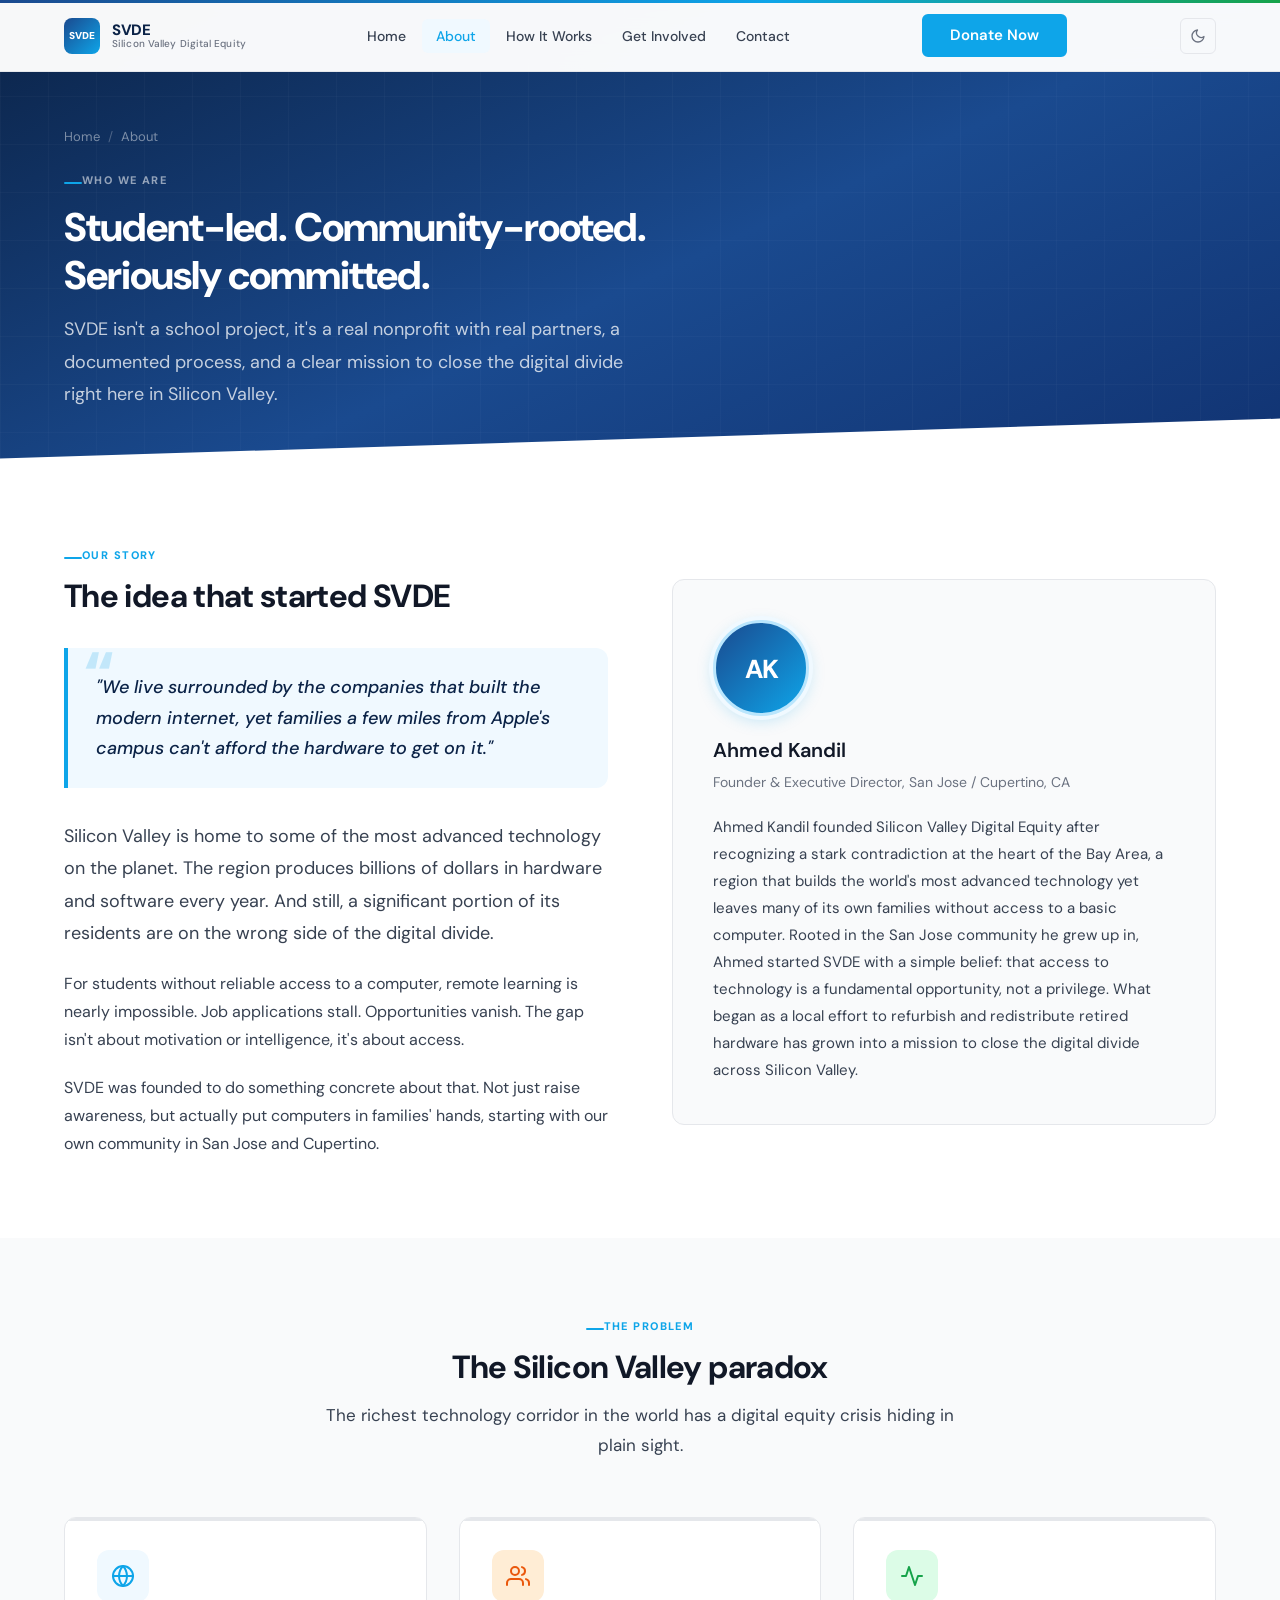
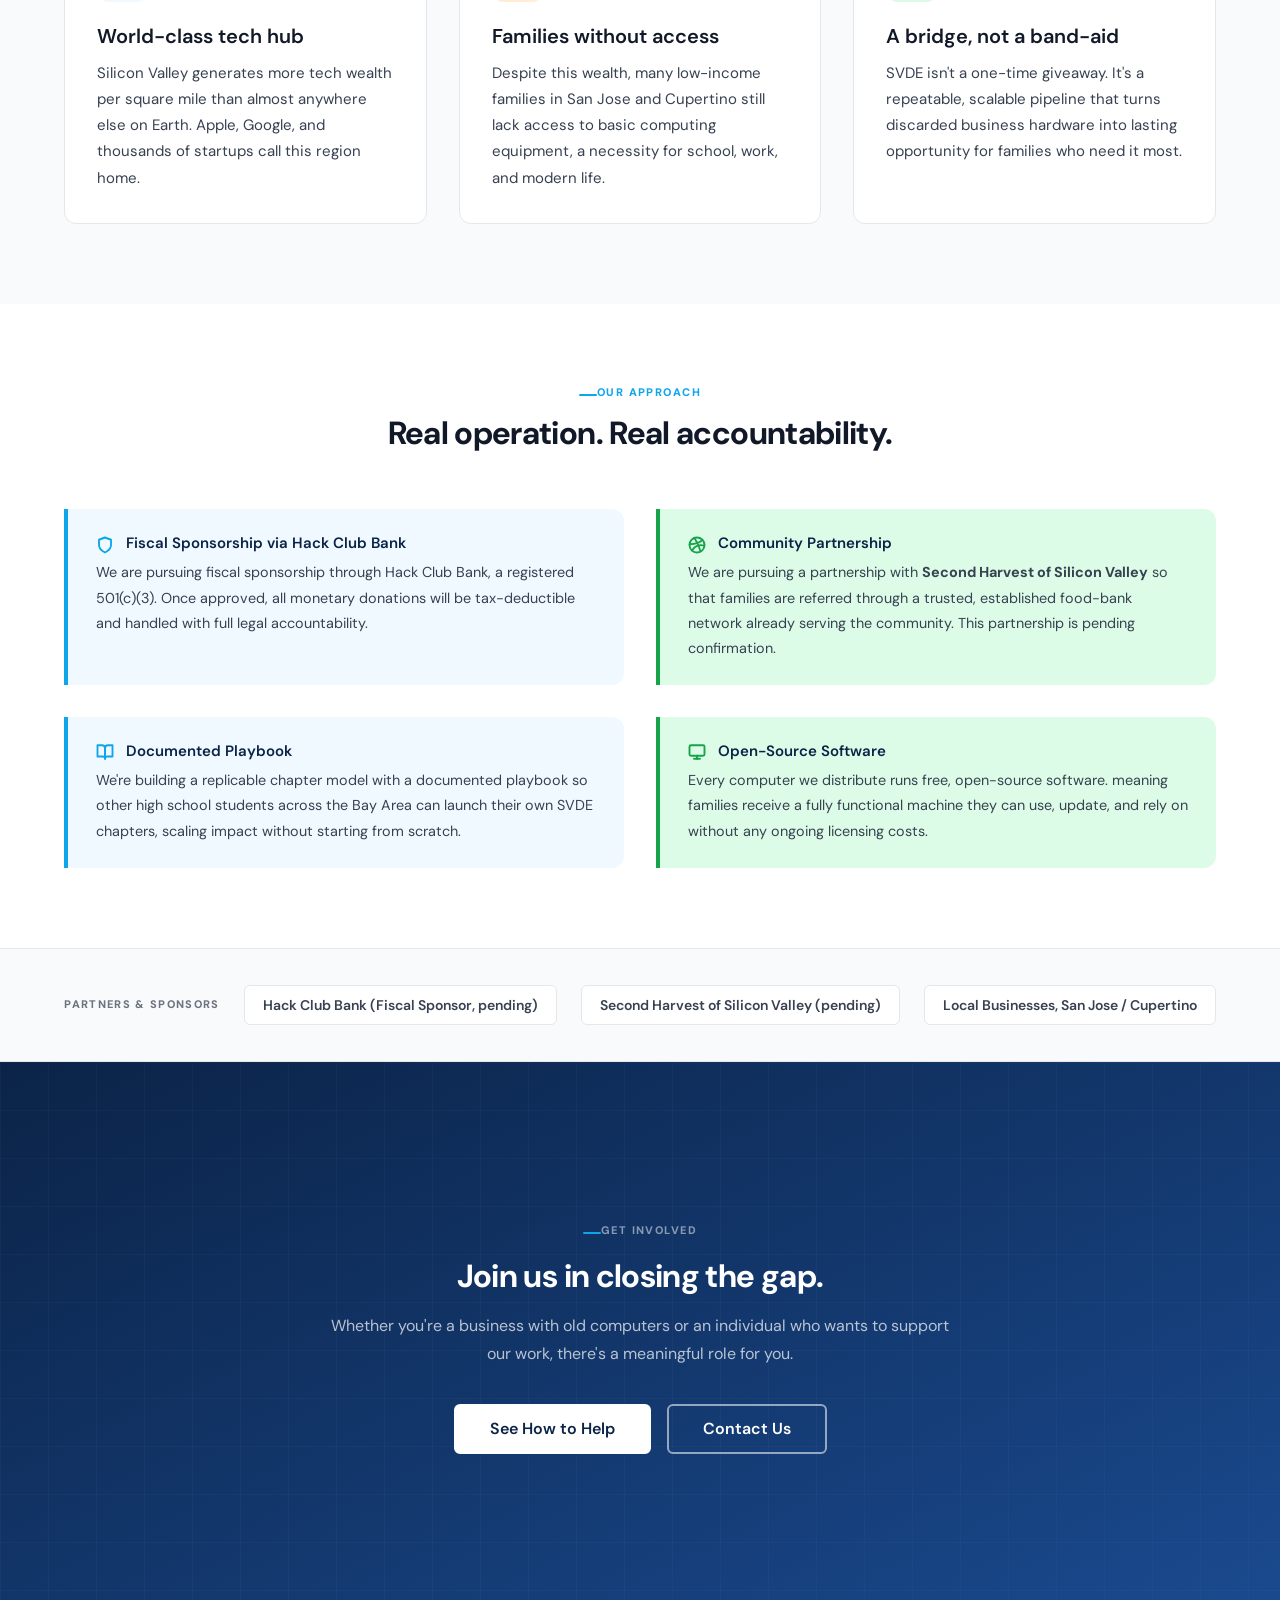
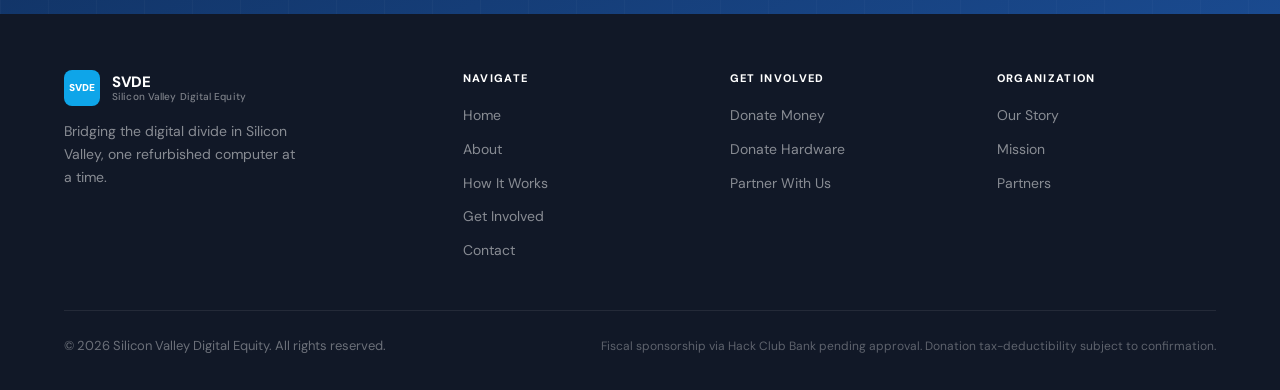
==== about.html @ 886e0e09 "Add contact email; mark Hack Club Bank and Second Harvest as pending - Set contact email to ahmedkan" ====
<!DOCTYPE html>
<html lang="en">
<head>
  <meta charset="UTF-8" />
  <meta name="viewport" content="width=device-width, initial-scale=1.0" />
  <title>About, Silicon Valley Digital Equity</title>
  <meta name="description" content="Learn about SVDE, a student-led nonprofit bridging the digital divide in Silicon Valley by refurbishing and distributing computers to families in need." />
  <link rel="stylesheet" href="styles.css" />
</head>
<body>

  <!-- ── Navigation ──────────────────────────────────────── -->
  <nav class="nav" role="navigation" aria-label="Main navigation">
    <div class="container">
      <div class="nav-inner">
        <a href="index.html" class="nav-logo" aria-label="SVDE Home">
          <div class="nav-logo-mark" aria-hidden="true">SVDE</div>
          <div class="nav-logo-text">
            <span class="nav-logo-abbr">SVDE</span>
            <span class="nav-logo-full">Silicon Valley Digital Equity</span>
          </div>
        </a>
        <ul class="nav-links" role="list">
          <li><a href="index.html"        class="nav-link">Home</a></li>
          <li><a href="about.html"        class="nav-link">About</a></li>
          <li><a href="how-it-works.html" class="nav-link">How It Works</a></li>
          <li><a href="get-involved.html" class="nav-link">Get Involved</a></li>
          <li><a href="contact.html"      class="nav-link">Contact</a></li>
        </ul>
        <a href="get-involved.html#donate-money" class="btn btn-primary nav-cta">Donate Now</a>

        <button class="nav-theme-toggle" aria-label="Switch to dark mode" title="Toggle dark mode">
          <svg class="icon-moon" width="16" height="16" viewBox="0 0 24 24" fill="none" stroke="currentColor" stroke-width="2" stroke-linecap="round" stroke-linejoin="round" aria-hidden="true"><path d="M21 12.79A9 9 0 1 1 11.21 3 7 7 0 0 0 21 12.79z"/></svg>
          <svg class="icon-sun"  width="16" height="16" viewBox="0 0 24 24" fill="none" stroke="currentColor" stroke-width="2" stroke-linecap="round" stroke-linejoin="round" aria-hidden="true"><circle cx="12" cy="12" r="5"/><line x1="12" y1="1" x2="12" y2="3"/><line x1="12" y1="21" x2="12" y2="23"/><line x1="4.22" y1="4.22" x2="5.64" y2="5.64"/><line x1="18.36" y1="18.36" x2="19.78" y2="19.78"/><line x1="1" y1="12" x2="3" y2="12"/><line x1="21" y1="12" x2="23" y2="12"/><line x1="4.22" y1="19.78" x2="5.64" y2="18.36"/><line x1="18.36" y1="5.64" x2="19.78" y2="4.22"/></svg>
        </button>

        <button class="nav-hamburger" aria-label="Open menu" aria-expanded="false">
          <span></span><span></span><span></span>
        </button>
      </div>
      <div class="nav-mobile" role="menu">
        <a href="index.html"        class="nav-link" role="menuitem">Home</a>
        <a href="about.html"        class="nav-link" role="menuitem">About</a>
        <a href="how-it-works.html" class="nav-link" role="menuitem">How It Works</a>
        <a href="get-involved.html" class="nav-link" role="menuitem">Get Involved</a>
        <a href="contact.html"      class="nav-link" role="menuitem">Contact</a>
        <a href="get-involved.html#donate-money" class="btn btn-primary">Donate Now</a>
      </div>
    </div>
  </nav>

  <!-- ── Page Header ─────────────────────────────────────── -->
  <header class="page-header" role="banner">
    <div class="container">
      <div class="page-header-inner">
        <nav class="breadcrumb" aria-label="Breadcrumb">
          <a href="index.html">Home</a>
          <span class="breadcrumb-sep" aria-hidden="true">/</span>
          <span>About</span>
        </nav>
        <span class="eyebrow">Who We Are</span>
        <h1>Student-led. Community-rooted.<br>Seriously committed.</h1>
        <p class="lead">
          SVDE isn't a school project, it's a real nonprofit with real partners,
          a documented process, and a clear mission to close the digital divide
          right here in Silicon Valley.
        </p>
      </div>
    </div>
  </header>

  <!-- ── Our Story ────────────────────────────────────────── -->
  <section class="section" aria-labelledby="story-heading">
    <div class="container">
      <div class="impact-grid" style="gap:4rem;">

        <div class="fade-up">
          <span class="eyebrow" style="display:block;margin-bottom:.75rem;">Our Story</span>
          <h2 id="story-heading">The idea that started SVDE</h2>

          <div class="paradox-quote" aria-label="Key insight">
            <p>
              "We live surrounded by the companies that built the modern internet, 
              yet families a few miles from Apple's campus can't afford the hardware
              to get on it."
            </p>
          </div>

          <p class="lead" style="margin-bottom:1.25rem;">
            Silicon Valley is home to some of the most advanced technology on the
            planet. The region produces billions of dollars in hardware and software
            every year. And still, a significant portion of its residents are on the
            wrong side of the digital divide.
          </p>
          <p style="margin-bottom:1.25rem;">
            For students without reliable access to a computer, remote learning is
            nearly impossible. Job applications stall. Opportunities vanish. The gap
            isn't about motivation or intelligence, it's about access.
          </p>
          <p>
            SVDE was founded to do something concrete about that. Not just raise
            awareness, but actually put computers in families' hands, starting with
            our own community in San Jose and Cupertino.
          </p>
        </div>

        <!-- Founder Card -->
        <div class="founder-card fade-up" id="mission" aria-labelledby="founder-heading">
          <!-- AK monogram, replace this div with <img> when a real photo is ready -->
          <div class="founder-photo" role="img" aria-label="Ahmed Kandil">
            <svg width="56" height="32" viewBox="0 0 56 32" xmlns="http://www.w3.org/2000/svg" aria-hidden="true">
              <text x="28" y="26" text-anchor="middle"
                    font-family="'DM Sans', system-ui, sans-serif"
                    font-weight="800" font-size="26"
                    letter-spacing="-1"
                    fill="white">AK</text>
            </svg>
          </div>

          <h3 id="founder-heading" style="margin-bottom:.375rem;">Ahmed Kandil</h3>
          <p style="font-size:.875rem;color:var(--muted);margin-bottom:1.25rem;">
            Founder &amp; Executive Director, San Jose / Cupertino, CA
          </p>
          <p style="font-size:.9375rem;margin-bottom:0;line-height:1.8;">
            Ahmed Kandil founded Silicon Valley Digital Equity after recognizing a
            stark contradiction at the heart of the Bay Area, a region that builds
            the world's most advanced technology yet leaves many of its own families
            without access to a basic computer. Rooted in the San Jose community he
            grew up in, Ahmed started SVDE with a simple belief: that access to
            technology is a fundamental opportunity, not a privilege. What began as
            a local effort to refurbish and redistribute retired hardware has grown
            into a mission to close the digital divide across Silicon Valley.
          </p>
        </div>

      </div>
    </div>
  </section>

  <!-- ── The Paradox ──────────────────────────────────────── -->
  <section class="section bg-surface" aria-labelledby="paradox-heading">
    <div class="container">

      <div class="section-header fade-up">
        <span class="eyebrow">The Problem</span>
        <h2 id="paradox-heading">The Silicon Valley paradox</h2>
        <p>
          The richest technology corridor in the world has a digital equity crisis
          hiding in plain sight.
        </p>
      </div>

      <div class="grid-3">
        <div class="card fade-up">
          <div class="card-icon card-icon-blue" aria-hidden="true">
            <svg width="24" height="24" viewBox="0 0 24 24" fill="none" stroke="currentColor" stroke-width="2" stroke-linecap="round" stroke-linejoin="round"><circle cx="12" cy="12" r="10"/><line x1="2" y1="12" x2="22" y2="12"/><path d="M12 2a15.3 15.3 0 0 1 4 10 15.3 15.3 0 0 1-4 10 15.3 15.3 0 0 1-4-10 15.3 15.3 0 0 1 4-10z"/></svg>
          </div>
          <h3>World-class tech hub</h3>
          <p>
            Silicon Valley generates more tech wealth per square mile than almost
            anywhere else on Earth. Apple, Google, and thousands of startups call
            this region home.
          </p>
        </div>

        <div class="card fade-up">
          <div class="card-icon card-icon-orange" aria-hidden="true">
            <svg width="24" height="24" viewBox="0 0 24 24" fill="none" stroke="currentColor" stroke-width="2" stroke-linecap="round" stroke-linejoin="round"><path d="M17 21v-2a4 4 0 0 0-4-4H5a4 4 0 0 0-4 4v2"/><circle cx="9" cy="7" r="4"/><path d="M23 21v-2a4 4 0 0 0-3-3.87"/><path d="M16 3.13a4 4 0 0 1 0 7.75"/></svg>
          </div>
          <h3>Families without access</h3>
          <p>
            Despite this wealth, many low-income families in San Jose and Cupertino
            still lack access to basic computing equipment, a necessity for school,
            work, and modern life.
          </p>
        </div>

        <div class="card fade-up">
          <div class="card-icon card-icon-green" aria-hidden="true">
            <svg width="24" height="24" viewBox="0 0 24 24" fill="none" stroke="currentColor" stroke-width="2" stroke-linecap="round" stroke-linejoin="round"><polyline points="22 12 18 12 15 21 9 3 6 12 2 12"/></svg>
          </div>
          <h3>A bridge, not a band-aid</h3>
          <p>
            SVDE isn't a one-time giveaway. It's a repeatable, scalable pipeline
            that turns discarded business hardware into lasting opportunity for
            families who need it most.
          </p>
        </div>
      </div>

    </div>
  </section>

  <!-- ── What Makes Us Different ──────────────────────────── -->
  <section class="section" aria-labelledby="diff-heading">
    <div class="container">

      <div class="section-header fade-up">
        <span class="eyebrow">Our Approach</span>
        <h2 id="diff-heading">Real operation. Real accountability.</h2>
      </div>

      <div class="grid-2">

        <div class="info-box info-box-blue fade-up">
          <h3>
            <svg width="18" height="18" viewBox="0 0 24 24" fill="none" stroke="currentColor" stroke-width="2.5" stroke-linecap="round" stroke-linejoin="round" style="display:inline;vertical-align:middle;margin-right:.5rem;color:var(--blue-bright);" aria-hidden="true"><path d="M12 22s8-4 8-10V5l-8-3-8 3v7c0 6 8 10 8 10z"/></svg>
            Fiscal Sponsorship via Hack Club Bank
          </h3>
          <p>
            We are pursuing fiscal sponsorship through Hack Club Bank, a
            registered 501(c)(3). Once approved, all monetary donations will be
            tax-deductible and handled with full legal accountability.
          </p>
        </div>

        <div class="info-box info-box-green fade-up">
          <h3>
            <svg width="18" height="18" viewBox="0 0 24 24" fill="none" stroke="currentColor" stroke-width="2.5" stroke-linecap="round" stroke-linejoin="round" style="display:inline;vertical-align:middle;margin-right:.5rem;color:var(--green);" aria-hidden="true"><circle cx="12" cy="12" r="10"/><path d="M8.56 2.75c4.37 6.03 6.02 9.42 8.03 17.72m2.54-15.38c-3.72 4.35-8.94 5.66-16.88 5.85m19.5 1.9c-3.5-.93-6.63-.82-8.94 0-2.58.92-5.01 2.86-7.44 6.32"/></svg>
            Community Partnership
          </h3>
          <p>
            We are pursuing a partnership with <strong>Second Harvest of Silicon Valley</strong>
            so that families are referred through a trusted, established
            food-bank network already serving the community. This partnership
            is pending confirmation.
          </p>
        </div>

        <div class="info-box info-box-blue fade-up">
          <h3>
            <svg width="18" height="18" viewBox="0 0 24 24" fill="none" stroke="currentColor" stroke-width="2.5" stroke-linecap="round" stroke-linejoin="round" style="display:inline;vertical-align:middle;margin-right:.5rem;color:var(--blue-bright);" aria-hidden="true"><path d="M2 3h6a4 4 0 0 1 4 4v14a3 3 0 0 0-3-3H2z"/><path d="M22 3h-6a4 4 0 0 0-4 4v14a3 3 0 0 1 3-3h7z"/></svg>
            Documented Playbook
          </h3>
          <p>
            We're building a replicable chapter model with a documented playbook
            so other high school students across the Bay Area can launch their
            own SVDE chapters, scaling impact without starting from scratch.
          </p>
        </div>

        <div class="info-box info-box-green fade-up">
          <h3>
            <svg width="18" height="18" viewBox="0 0 24 24" fill="none" stroke="currentColor" stroke-width="2.5" stroke-linecap="round" stroke-linejoin="round" style="display:inline;vertical-align:middle;margin-right:.5rem;color:var(--green);" aria-hidden="true"><rect x="2" y="3" width="20" height="14" rx="2"/><line x1="8" y1="21" x2="16" y2="21"/><line x1="12" y1="17" x2="12" y2="21"/></svg>
            Open-Source Software
          </h3>
          <p>
            Every computer we distribute runs free, open-source software. 
            meaning families receive a fully functional machine they can use,
            update, and rely on without any ongoing licensing costs.
          </p>
        </div>

      </div>
    </div>
  </section>

  <!-- ── Partners ─────────────────────────────────────────── -->
  <div class="partners-bar" id="partners" aria-label="Our partners">
    <div class="container">
      <div class="partners-bar-inner">
        <span class="partners-label">Partners &amp; Sponsors</span>
        <span class="partner-item">Hack Club Bank (Fiscal Sponsor, pending)</span>
        <span class="partner-item">Second Harvest of Silicon Valley (pending)</span>
        <span class="partner-item">Local Businesses, San Jose / Cupertino</span>
      </div>
    </div>
  </div>

  <!-- ── CTA ──────────────────────────────────────────────── -->
  <section class="cta-section section" aria-labelledby="about-cta-heading">
    <div class="container">
      <div class="cta-inner">
        <span class="eyebrow">Get Involved</span>
        <h2 id="about-cta-heading">Join us in closing the gap.</h2>
        <p>
          Whether you're a business with old computers or an individual who wants
          to support our work, there's a meaningful role for you.
        </p>
        <div class="cta-actions">
          <a href="get-involved.html" class="btn btn-white btn-lg">See How to Help</a>
          <a href="contact.html" class="btn btn-outline-white btn-lg">Contact Us</a>
        </div>
      </div>
    </div>
  </section>

  <!-- ── Footer ───────────────────────────────────────────── -->
  <footer class="footer" role="contentinfo">
    <div class="container">
      <div class="footer-inner">
        <div class="footer-brand">
          <a href="index.html" class="nav-logo" aria-label="SVDE Home">
            <div class="nav-logo-mark" aria-hidden="true">SVDE</div>
            <div class="nav-logo-text">
              <span class="nav-logo-abbr">SVDE</span>
              <span class="nav-logo-full">Silicon Valley Digital Equity</span>
            </div>
          </a>
          <p class="footer-tagline">
            Bridging the digital divide in Silicon Valley, one refurbished computer at a time.
          </p>
        </div>
        <div class="footer-col">
          <h4>Navigate</h4>
          <ul class="footer-links" role="list">
            <li><a href="index.html">Home</a></li>
            <li><a href="about.html">About</a></li>
            <li><a href="how-it-works.html">How It Works</a></li>
            <li><a href="get-involved.html">Get Involved</a></li>
            <li><a href="contact.html">Contact</a></li>
          </ul>
        </div>
        <div class="footer-col">
          <h4>Get Involved</h4>
          <ul class="footer-links" role="list">
            <li><a href="get-involved.html#donate-money">Donate Money</a></li>
            <li><a href="contact.html">Donate Hardware</a></li>
            <li><a href="get-involved.html">Partner With Us</a></li>
          </ul>
        </div>
        <div class="footer-col">
          <h4>Organization</h4>
          <ul class="footer-links" role="list">
            <li><a href="about.html">Our Story</a></li>
            <li><a href="about.html#mission">Mission</a></li>
            <li><a href="about.html#partners">Partners</a></li>
          </ul>
        </div>
      </div>
      <div class="footer-bottom">
        <p class="footer-copy">&copy; 2026 Silicon Valley Digital Equity. All rights reserved.</p>
        <p class="footer-legal">Fiscal sponsorship via Hack Club Bank pending approval. Donation tax-deductibility subject to confirmation.</p>
      </div>
    </div>
  </footer>

  <script src="script.js"></script>
</body>
</html>
---- styles.css ----
/* ============================================================
   SVDE — Silicon Valley Digital Equity
   Shared Stylesheet
   ============================================================ */

/* ── Web Font ───────────────────────────────────────────────── */
@import url('https://fonts.googleapis.com/css2?family=DM+Sans:ital,opsz,wght@0,9..40,400;0,9..40,500;0,9..40,600;0,9..40,700;0,9..40,800;1,9..40,400;1,9..40,500&display=swap');

/* ── Brand Colors ───────────────────────────────────────────── */
/*
   SVDE Brand Palette
   Primary:  #1a4a8f  — deep navy-blue (trust, technology, institutional)
   Accent:   #0ea5e9  — sky blue (modern, approachable, distinct from primary)
   Impact:   #16a34a  — green (reserved for success, impact, and positive outcomes)
   Neutral:  white + ink
*/

/* ── Variables ─────────────────────────────────────────────── */
:root {
  --navy:        #0b2347;          /* brand: darkest blue — hero/header backgrounds  */
  --blue:        #1a4a8f;          /* brand primary — buttons, nav logo, step numbers */
  --blue-bright: #0ea5e9;          /* brand accent — highlights, links, hover states  */
  --blue-light:  #bae6fd;          /* accent tint border */
  --blue-pale:   #f0f9ff;          /* accent tint background */
  --green:       #16a34a;          /* impact green — success, stats, checkmarks */
  --green-light: #dcfce7;
  --orange:      #ea580c;
  --orange-light:#ffedd5;

  --ink:         #111827;
  --ink-light:   #374151;
  --muted:       #6b7280;
  --border:      #e5e7eb;
  --surface:     #f9fafb;
  --white:       #ffffff;

  --font: 'DM Sans', system-ui, -apple-system, BlinkMacSystemFont, 'Segoe UI', Helvetica, Arial, sans-serif;

  --radius:    0.75rem;
  --radius-sm: 0.375rem;

  --shadow-sm: 0 1px 3px rgba(0,0,0,0.08), 0 1px 2px rgba(0,0,0,0.04);
  --shadow:    0 4px 16px rgba(0,0,0,0.08), 0 2px 4px rgba(0,0,0,0.04);
  --shadow-lg: 0 20px 48px rgba(0,0,0,0.12), 0 8px 16px rgba(0,0,0,0.06);

  --transition: 0.2s ease;
  --nav-h: 71px;
}

/* ── Reset ──────────────────────────────────────────────────── */
*, *::before, *::after { box-sizing: border-box; margin: 0; padding: 0; }
html  { scroll-behavior: smooth; font-size: 16px; }
body  { font-family: var(--font); color: var(--ink); background: var(--white); line-height: 1.6; -webkit-font-smoothing: antialiased; }
img   { max-width: 100%; display: block; }
a     { color: inherit; text-decoration: none; }
ul    { list-style: none; }
button { font-family: var(--font); }

/* ── Typography ─────────────────────────────────────────────── */
h1 { font-size: clamp(1.875rem, 3.5vw, 2.5rem); font-weight: 800; line-height: 1.2; letter-spacing: -0.025em; }
h2 { font-size: clamp(1.5rem, 2.5vw, 2rem);     font-weight: 700; line-height: 1.25; letter-spacing: -0.02em; }
h3 { font-size: 1.25rem;  font-weight: 600; line-height: 1.4; }
h4 { font-size: 0.9375rem; font-weight: 700; line-height: 1.5; }

p  { line-height: 1.75; color: var(--ink-light); }

.lead {
  font-size: 1.125rem;
  line-height: 1.8;
  color: var(--ink-light);
}

.eyebrow {
  font-size: 0.6875rem;
  font-weight: 800;
  letter-spacing: 0.13em;
  text-transform: uppercase;
  color: var(--blue-bright);
  display: inline-flex;
  align-items: center;
  gap: 0.5rem;
}
.eyebrow::before {
  content: '';
  display: inline-block;
  width: 18px;
  height: 2px;
  background: var(--blue-bright);
  border-radius: 2px;
  flex-shrink: 0;
}

/* ── Layout ─────────────────────────────────────────────────── */
.container {
  max-width: 1200px;
  margin: 0 auto;
  padding: 0 1.5rem;
}

.section { padding: 5rem 0; }
.section-sm { padding: 3rem 0; }

.section-header {
  max-width: 640px;
  margin: 0 auto 3.5rem;
  text-align: center;
}
.section-header .eyebrow { display: block; margin-bottom: 0.75rem; }
.section-header h2       { margin-bottom: 0.875rem; }
.section-header p        { font-size: 1.0625rem; }

.grid-2 { display: grid; grid-template-columns: repeat(2, 1fr); gap: 2rem; }
.grid-3 { display: grid; grid-template-columns: repeat(3, 1fr); gap: 2rem; }

/* ── Buttons ────────────────────────────────────────────────── */
.btn {
  display: inline-flex;
  align-items: center;
  gap: 0.5rem;
  padding: 0.75rem 1.625rem;
  border-radius: var(--radius-sm);
  font-size: 0.9375rem;
  font-weight: 600;
  cursor: pointer;
  transition: all var(--transition);
  border: 2px solid transparent;
  text-decoration: none;
  white-space: nowrap;
  line-height: 1;
}

.btn-lg { padding: 0.9375rem 2.125rem; font-size: 1rem; }

.btn-primary {
  background: var(--blue-bright);
  color: var(--white);
  border-color: var(--blue-bright);
}
.btn-primary:hover {
  background: #1d4ed8;
  border-color: #1d4ed8;
  transform: translateY(-1px);
  box-shadow: 0 4px 16px rgba(37,99,235,0.35);
}

.btn-secondary {
  background: transparent;
  color: var(--blue-bright);
  border-color: var(--blue-bright);
}
.btn-secondary:hover {
  background: var(--blue-pale);
  transform: translateY(-1px);
}

.btn-white {
  background: var(--white);
  color: var(--navy);
  border-color: var(--white);
}
.btn-white:hover {
  background: var(--blue-pale);
  transform: translateY(-1px);
  box-shadow: 0 4px 20px rgba(255,255,255,0.25);
}

.btn-outline-white {
  background: transparent;
  color: var(--white);
  border-color: rgba(255,255,255,0.55);
}
.btn-outline-white:hover {
  background: rgba(255,255,255,0.1);
  border-color: var(--white);
}

.btn-green {
  background: var(--green);
  color: var(--white);
  border-color: var(--green);
}
.btn-green:hover {
  background: #15803d;
  border-color: #15803d;
  transform: translateY(-1px);
  box-shadow: 0 4px 16px rgba(22,163,74,0.35);
}

/* ── Navigation ─────────────────────────────────────────────── */
.nav {
  position: fixed;
  top: 0; left: 0; right: 0;
  z-index: 200;
  background: rgba(255,255,255,0.97);
  backdrop-filter: blur(14px);
  -webkit-backdrop-filter: blur(14px);
  border-bottom: 1px solid var(--border);
  transition: box-shadow var(--transition);
}
/* Thin accent bar at top of page — brand gradient */
.nav::before {
  content: '';
  position: absolute;
  top: 0; left: 0; right: 0;
  height: 3px;
  background: linear-gradient(90deg, #1a4a8f 0%, #0ea5e9 60%, #16a34a 100%);
}
.nav.scrolled { box-shadow: var(--shadow); }

.nav-inner {
  display: flex;
  align-items: center;
  justify-content: space-between;
  height: var(--nav-h);
}

.nav-logo {
  display: flex;
  align-items: center;
  gap: 0.75rem;
  text-decoration: none;
  flex-shrink: 0;
}

.nav-logo-mark {
  width: 36px; height: 36px;
  background: linear-gradient(135deg, #1a4a8f 0%, #0ea5e9 100%);
  border-radius: 8px;
  display: flex; align-items: center; justify-content: center;
  font-size: 0.625rem; font-weight: 900;
  color: white; letter-spacing: -0.01em;
  flex-shrink: 0;
  line-height: 1;
  text-align: center;
}

.nav-logo-text    { display: flex; flex-direction: column; line-height: 1.1; }
.nav-logo-abbr    { font-size: 0.9375rem; font-weight: 800; color: var(--navy); letter-spacing: -0.02em; }
.nav-logo-full    { font-size: 0.625rem; color: var(--muted); font-weight: 500; letter-spacing: 0.01em; }

.nav-links { display: flex; align-items: center; gap: 0.125rem; }

.nav-link {
  padding: 0.5rem 0.875rem;
  font-size: 0.875rem; font-weight: 500;
  color: var(--ink-light);
  border-radius: var(--radius-sm);
  transition: all var(--transition);
  text-decoration: none;
}
.nav-link:hover, .nav-link.active {
  color: var(--blue-bright);
  background: var(--blue-pale);
}

.nav-cta { margin-left: 0.75rem; }

.nav-hamburger {
  display: none;
  flex-direction: column;
  gap: 5px;
  background: none; border: none;
  cursor: pointer;
  padding: 0.5rem; border-radius: var(--radius-sm);
}
.nav-hamburger span {
  display: block; width: 22px; height: 2px;
  background: var(--ink); border-radius: 2px;
  transition: all 0.3s ease;
  transform-origin: center;
}
.nav-hamburger.open span:nth-child(1) { transform: translateY(7px) rotate(45deg); }
.nav-hamburger.open span:nth-child(2) { opacity: 0; transform: scaleX(0); }
.nav-hamburger.open span:nth-child(3) { transform: translateY(-7px) rotate(-45deg); }

.nav-mobile {
  display: none;
  flex-direction: column;
  gap: 0.25rem;
  padding: 0.75rem 1rem 1rem;
  border-top: 1px solid var(--border);
}
.nav-mobile.open { display: flex; }
.nav-mobile .nav-link { display: block; padding: 0.625rem 0.875rem; }
.nav-mobile .btn { align-self: flex-start; margin-top: 0.5rem; }

/* ── Page Header (inner pages) ──────────────────────────────── */
.page-header {
  padding-top: var(--nav-h);
  background: linear-gradient(155deg, #0b2347 0%, #1a4a8f 55%, #113372 100%);
  color: var(--white);
  position: relative;
  overflow: hidden;
  clip-path: polygon(0 0, 100% 0, 100% calc(100% - 2.5rem), 0 100%);
  margin-bottom: 0.5rem;
}
.page-header::after {
  content: '';
  position: absolute; inset: 0;
  background-image:
    linear-gradient(rgba(255,255,255,0.025) 1px, transparent 1px),
    linear-gradient(90deg, rgba(255,255,255,0.025) 1px, transparent 1px);
  background-size: 48px 48px;
  pointer-events: none;
}
.page-header-inner {
  position: relative; z-index: 1;
  padding: 3.5rem 0 3rem;
}
.page-header .eyebrow { color: rgba(255,255,255,0.55); display: block; margin-bottom: 0.875rem; }
.page-header h1       { color: var(--white); margin-bottom: 0.875rem; }
.page-header .lead    { color: rgba(255,255,255,0.75); max-width: 600px; }

.breadcrumb {
  display: flex; align-items: center; gap: 0.5rem;
  font-size: 0.8125rem;
  color: rgba(255,255,255,0.45);
  margin-bottom: 1.5rem;
}
.breadcrumb a { color: rgba(255,255,255,0.45); transition: color var(--transition); }
.breadcrumb a:hover { color: rgba(255,255,255,0.8); }
.breadcrumb-sep { color: rgba(255,255,255,0.25); }

/* ── Hero ───────────────────────────────────────────────────── */
.hero {
  padding-top: var(--nav-h);
  background: linear-gradient(155deg, #0b2347 0%, #1a4a8f 55%, #113372 100%);
  color: var(--white);
  position: relative;
  overflow: hidden;
}
.hero::before {
  content: '';
  position: absolute; inset: 0;
  background:
    radial-gradient(circle at 15% 55%, rgba(37,99,235,0.28) 0%, transparent 45%),
    radial-gradient(circle at 85% 15%, rgba(22,163,74,0.15) 0%, transparent 40%);
  pointer-events: none;
}
.hero::after {
  content: '';
  position: absolute; inset: 0;
  background-image:
    linear-gradient(rgba(255,255,255,0.03) 1px, transparent 1px),
    linear-gradient(90deg, rgba(255,255,255,0.03) 1px, transparent 1px);
  background-size: 48px 48px;
  pointer-events: none;
}

.hero-inner {
  position: relative; z-index: 1;
  padding: 5.5rem 0 4.5rem;
  max-width: 780px;
}

.hero-badge {
  display: inline-flex; align-items: center; gap: 0.5rem;
  background: rgba(255,255,255,0.09);
  border: 1px solid rgba(255,255,255,0.15);
  color: rgba(255,255,255,0.9);
  padding: 0.375rem 1rem;
  border-radius: 100px;
  font-size: 0.75rem; font-weight: 700;
  letter-spacing: 0.08em; text-transform: uppercase;
  margin-bottom: 1.75rem;
}
.hero-badge-dot {
  width: 6px; height: 6px;
  border-radius: 50%; background: var(--green);
  flex-shrink: 0;
}

.hero h1 {
  font-size: clamp(2.5rem, 5vw, 3.75rem);
  font-weight: 900;
  line-height: 1.07;
  letter-spacing: -0.03em;
  color: var(--white);
  margin-bottom: 1.375rem;
}
.hero h1 em { font-style: normal; color: #60a5fa; }

.hero .lead {
  color: rgba(255,255,255,0.78);
  max-width: 580px;
  margin-bottom: 2.5rem;
}

.hero-actions { display: flex; flex-wrap: wrap; gap: 0.875rem; margin-bottom: 3.25rem; }

.hero-trust {
  display: flex; flex-wrap: wrap; gap: 1.5rem;
  align-items: center;
  padding-top: 2rem;
  border-top: 1px solid rgba(255,255,255,0.1);
}
.hero-trust-item {
  display: flex; align-items: center; gap: 0.5rem;
  font-size: 0.8125rem; font-weight: 500;
  color: rgba(255,255,255,0.65);
}
.hero-trust-item svg { color: rgba(255,255,255,0.45); flex-shrink: 0; }

/* ── Stats Bar ──────────────────────────────────────────────── */
.stats-bar {
  background: var(--white);
  border-bottom: 1px solid var(--border);
  padding: 2.25rem 0;
}
.stats-bar-inner {
  display: flex; flex-wrap: wrap;
  justify-content: center; gap: 3.5rem;
}
.stat-item { text-align: center; }
.stat-value {
  font-size: 2.125rem; font-weight: 900;
  color: var(--navy); line-height: 1;
  letter-spacing: -0.035em;
}
.stat-value .accent { color: var(--blue-bright); }
.stat-label {
  font-size: 0.6875rem; font-weight: 700;
  letter-spacing: 0.1em; text-transform: uppercase;
  color: var(--muted); margin-top: 0.375rem;
}

/* ── Cards ──────────────────────────────────────────────────── */
.card {
  background: var(--white);
  border: 1px solid var(--border);
  border-radius: var(--radius);
  padding: 2rem;
  transition: all var(--transition);
  position: relative;
  overflow: hidden;
}
.card::before {
  content: '';
  position: absolute;
  top: 0; left: 0; right: 0;
  height: 3px;
  background: var(--border);
  transition: background var(--transition);
}
.card:hover {
  box-shadow: var(--shadow);
  transform: translateY(-2px);
  border-color: var(--blue-light);
}
.card:hover::before {
  background: var(--blue-bright);
}
.card-icon {
  width: 52px; height: 52px;
  border-radius: 12px;
  display: flex; align-items: center; justify-content: center;
  margin-bottom: 1.25rem; flex-shrink: 0;
}
.card-icon-blue   { background: var(--blue-pale);    color: var(--blue-bright); }
.card-icon-green  { background: var(--green-light);  color: var(--green); }
.card-icon-orange { background: var(--orange-light); color: var(--orange); }
.card h3 { margin-bottom: 0.625rem; color: var(--ink); }
.card p  { font-size: 0.9375rem; }

/* ── Steps ──────────────────────────────────────────────────── */
.steps-list { display: flex; flex-direction: column; gap: 0; }

.step {
  display: grid;
  grid-template-columns: auto 1fr;
  gap: 2rem;
  padding: 2.75rem 0;
  border-bottom: 1px solid var(--border);
}
.step:last-child { border-bottom: none; }

.step-left {
  display: flex; flex-direction: column;
  align-items: center;
  padding-top: 0.25rem;
}
.step-number {
  width: 48px; height: 48px;
  border-radius: 50%;
  background: var(--navy); color: var(--white);
  display: flex; align-items: center; justify-content: center;
  font-size: 1.125rem; font-weight: 900;
  letter-spacing: -0.02em; flex-shrink: 0;
  box-shadow: 0 0 0 4px var(--blue-pale), 0 0 0 5px var(--blue-light);
}
.step-line {
  width: 2px; flex: 1;
  background: var(--border);
  margin-top: 0.5rem; min-height: 2rem;
}
.step:last-child .step-line { display: none; }

.step-content h3 {
  font-size: 1.375rem; font-weight: 700;
  color: var(--ink); margin-bottom: 0.75rem;
  letter-spacing: -0.015em;
}
.step-tag {
  display: inline-block;
  background: var(--blue-pale); color: var(--blue-bright);
  font-size: 0.6875rem; font-weight: 800;
  letter-spacing: 0.1em; text-transform: uppercase;
  padding: 0.25rem 0.625rem;
  border-radius: 100px; margin-bottom: 0.875rem;
}

/* ── Partners Bar ───────────────────────────────────────────── */
.partners-bar {
  background: var(--surface);
  padding: 2.25rem 0;
  border-top: 1px solid var(--border);
  border-bottom: 1px solid var(--border);
}
.partners-bar-inner {
  display: flex; align-items: center;
  gap: 1.5rem; flex-wrap: wrap;
  justify-content: center;
}
.partners-label {
  font-size: 0.6875rem; font-weight: 800;
  letter-spacing: 0.12em; text-transform: uppercase;
  color: var(--muted);
}
.partner-item {
  font-size: 0.875rem; font-weight: 600;
  color: var(--ink-light);
  padding: 0.5rem 1.125rem;
  background: var(--white);
  border: 1px solid var(--border);
  border-radius: var(--radius-sm);
}

/* ── Impact Section ─────────────────────────────────────────── */
.impact-grid {
  display: grid;
  grid-template-columns: 1fr 1fr;
  gap: 3rem; align-items: center;
}
.impact-content h2   { margin-bottom: 1rem; }
.impact-content .lead { margin-bottom: 1.75rem; }

.impact-items { display: flex; flex-direction: column; gap: 1rem; }
.impact-item  { display: flex; align-items: flex-start; gap: 0.875rem; }
.impact-item-icon {
  width: 32px; height: 32px; border-radius: 8px;
  background: var(--green-light); color: var(--green);
  display: flex; align-items: center; justify-content: center;
  flex-shrink: 0; margin-top: 0.125rem;
}
.impact-item-text strong { display: block; font-weight: 600; color: var(--ink); margin-bottom: 0.1rem; }
.impact-item-text span   { font-size: 0.875rem; color: var(--muted); }

.impact-visual {
  background: linear-gradient(145deg, #0b2347 0%, #1a4a8f 100%);
  border-radius: var(--radius);
  padding: 2.75rem 2.5rem;
  color: var(--white);
  position: relative; overflow: hidden;
}
.impact-visual::before {
  content: '';
  position: absolute; top: -30%; right: -15%;
  width: 280px; height: 280px;
  border-radius: 50%;
  background: rgba(37,99,235,0.18);
}
.impact-stat-big {
  font-size: 4.5rem; font-weight: 900;
  line-height: 1; letter-spacing: -0.045em;
  margin-bottom: 0.25rem;
}
.impact-stat-big .small-txt { font-size: 2rem; font-weight: 700; letter-spacing: -0.03em; }
.impact-stat-label {
  font-size: 0.875rem; color: rgba(255,255,255,0.65);
  margin-bottom: 2.25rem; padding-bottom: 2.25rem;
  border-bottom: 1px solid rgba(255,255,255,0.1);
}
.impact-stat-row { display: flex; gap: 2rem; margin-top: 0; }
.impact-mini-stat .val {
  font-size: 1.75rem; font-weight: 900;
  line-height: 1; letter-spacing: -0.03em;
}
.impact-mini-stat .lbl {
  font-size: 0.75rem; color: rgba(255,255,255,0.6);
  margin-top: 0.25rem; font-weight: 500;
}

/* ── CTA Section ────────────────────────────────────────────── */
.cta-section {
  background: linear-gradient(155deg, #0b2347 0%, #1a4a8f 100%);
  color: var(--white);
  position: relative; overflow: hidden;
}
.cta-section::before {
  content: '';
  position: absolute; inset: 0;
  background-image:
    linear-gradient(rgba(255,255,255,0.025) 1px, transparent 1px),
    linear-gradient(90deg, rgba(255,255,255,0.025) 1px, transparent 1px);
  background-size: 48px 48px;
}
.cta-inner {
  position: relative; z-index: 1;
  text-align: center;
  padding: 5rem 0;
  max-width: 640px;
  margin: 0 auto;
}
.cta-inner .eyebrow  { color: rgba(255,255,255,0.5); display: block; margin-bottom: 1rem; }
.cta-inner h2        { color: var(--white); margin-bottom: 1rem; }
.cta-inner p         { color: rgba(255,255,255,0.7); margin-bottom: 2.25rem; }
.cta-actions { display: flex; flex-wrap: wrap; gap: 1rem; justify-content: center; }

/* ── Track Cards (Get Involved) ─────────────────────────────── */
.track-card {
  border-radius: var(--radius);
  padding: 2.75rem 2.5rem;
  position: relative; overflow: hidden;
}
.track-card-blue   { background: var(--navy); }
.track-card-green  { background: var(--green); }
.track-card h2     { color: var(--white); margin-bottom: 1rem; font-size: 1.625rem; }
.track-card p      { color: rgba(255,255,255,0.78); margin-bottom: 1.5rem; }
.track-card-bg-num {
  position: absolute; top: -1.5rem; right: 1.25rem;
  font-size: 10rem; font-weight: 900; line-height: 1;
  color: rgba(255,255,255,0.05);
  letter-spacing: -0.04em; pointer-events: none; user-select: none;
}
.track-list { display: flex; flex-direction: column; gap: 0.625rem; margin-bottom: 2rem; }
.track-list li {
  font-size: 0.9375rem; color: rgba(255,255,255,0.78);
  display: flex; align-items: flex-start; gap: 0.625rem;
}
.track-list li::before {
  content: '✓'; flex-shrink: 0; font-weight: 700; margin-top: 0.1rem;
}

/* ── About Page ─────────────────────────────────────────────── */
.founder-card {
  background: var(--surface);
  border: 1px solid var(--border);
  border-radius: var(--radius);
  padding: 2.5rem;
}
.founder-photo {
  width: 96px; height: 96px;
  border-radius: 50%;
  background: linear-gradient(135deg, #1a4a8f 0%, #0ea5e9 100%);
  border: 3px solid var(--blue-light);
  display: flex; align-items: center; justify-content: center;
  margin-bottom: 1.25rem;
  flex-shrink: 0;
  box-shadow: 0 0 0 4px var(--blue-pale), 0 4px 16px rgba(14,165,233,0.25);
}
.paradox-quote {
  border-left: 4px solid var(--blue-bright);
  padding: 1.5rem 1.75rem;
  background: var(--blue-pale);
  border-radius: 0 var(--radius) var(--radius) 0;
  margin: 2rem 0;
  position: relative;
}
.paradox-quote::before {
  content: '\201C';
  position: absolute;
  top: -0.25rem; left: 1rem;
  font-size: 4rem;
  font-weight: 900;
  line-height: 1;
  color: var(--blue-bright);
  opacity: 0.2;
  pointer-events: none;
}
.paradox-quote p {
  font-size: 1.125rem; font-style: italic;
  color: var(--navy); font-weight: 500; margin: 0;
  line-height: 1.7;
}

/* ── Forms ──────────────────────────────────────────────────── */
.form-wrapper { max-width: 700px; margin: 0 auto; }
.form-card {
  background: var(--white);
  border: 1px solid var(--border);
  border-radius: var(--radius);
  padding: 2.5rem 2.75rem;
  box-shadow: var(--shadow);
}

.form-group  { margin-bottom: 1.25rem; }
.form-row    { display: grid; grid-template-columns: 1fr 1fr; gap: 1.25rem; }

label {
  display: block;
  font-size: 0.875rem; font-weight: 600;
  color: var(--ink); margin-bottom: 0.375rem;
}
label .optional { font-weight: 400; color: var(--muted); font-size: 0.8125rem; }

input[type="text"],
input[type="email"],
input[type="tel"],
input[type="number"],
select,
textarea {
  width: 100%;
  padding: 0.6875rem 0.9375rem;
  border: 1.5px solid var(--border);
  border-radius: var(--radius-sm);
  font-size: 0.9375rem; font-family: var(--font);
  color: var(--ink); background: var(--white);
  transition: border-color var(--transition), box-shadow var(--transition);
  -webkit-appearance: none; appearance: none;
}
input:focus, select:focus, textarea:focus {
  outline: none;
  border-color: var(--blue-bright);
  box-shadow: 0 0 0 3px rgba(37,99,235,0.12);
}
input.error, select.error, textarea.error {
  border-color: #dc2626;
  box-shadow: 0 0 0 3px rgba(220,38,38,0.08);
}
textarea { resize: vertical; min-height: 120px; }
select {
  background-image: url("data:image/svg+xml,%3Csvg xmlns='http://www.w3.org/2000/svg' width='12' height='12' viewBox='0 0 12 12'%3E%3Cpath fill='%236b7280' d='M6 8L1 3h10z'/%3E%3C/svg%3E");
  background-repeat: no-repeat;
  background-position: right 0.75rem center;
  padding-right: 2.25rem;
  cursor: pointer;
}

.field-error {
  display: none;
  font-size: 0.8125rem; color: #dc2626;
  margin-top: 0.375rem;
}
.field-error.visible { display: block; }

.form-note {
  font-size: 0.8125rem; color: var(--muted);
  margin-top: 1rem; text-align: center; line-height: 1.6;
}

.form-success {
  display: none;
  background: var(--green-light);
  border: 1px solid #bbf7d0;
  border-radius: var(--radius);
  padding: 2rem 2.5rem;
  text-align: center;
}
.form-success.visible { display: block; }
.form-success-icon {
  font-size: 2.5rem; margin-bottom: 0.875rem; line-height: 1;
}
.form-success h3 { color: #15803d; margin-bottom: 0.5rem; }
.form-success p  { color: #166534; font-size: 0.9375rem; margin: 0; }

/* ── Highlight/Info Boxes ───────────────────────────────────── */
.info-box {
  border-radius: 0 var(--radius) var(--radius) 0;
  padding: 1.5rem 1.75rem;
  border-left: 4px solid transparent;
}
.info-box-blue {
  background: var(--blue-pale);
  border-left-color: var(--blue-bright);
}
.info-box-green {
  background: var(--green-light);
  border-left-color: var(--green);
}
.info-box h3 { color: var(--navy); margin-bottom: 0.375rem; font-size: 0.9375rem; }
.info-box p  { font-size: 0.9rem; margin: 0; }

/* ── Footer ─────────────────────────────────────────────────── */
.footer {
  background: var(--ink);
  color: rgba(255,255,255,0.75);
  padding: 3.5rem 0 2rem;
}
.footer-inner {
  display: grid;
  grid-template-columns: 1.6fr repeat(3, 1fr);
  gap: 3rem;
  margin-bottom: 3rem;
}
.footer-brand .nav-logo-abbr { color: var(--white); }
.footer-brand .nav-logo-full { color: rgba(255,255,255,0.45); }
.footer-brand .nav-logo-mark { background: var(--blue-bright); }
.footer-tagline {
  font-size: 0.875rem; color: rgba(255,255,255,0.5);
  margin-top: 0.875rem; line-height: 1.65;
  max-width: 240px;
}
.footer-col h4 {
  color: var(--white);
  font-size: 0.6875rem; font-weight: 800;
  letter-spacing: 0.12em; text-transform: uppercase;
  margin-bottom: 1rem;
}
.footer-links { display: flex; flex-direction: column; gap: 0.5rem; }
.footer-links a {
  font-size: 0.875rem; color: rgba(255,255,255,0.5);
  transition: color var(--transition);
}
.footer-links a:hover { color: var(--white); }
.footer-bottom {
  border-top: 1px solid rgba(255,255,255,0.08);
  padding-top: 1.5rem;
  display: flex; justify-content: space-between;
  align-items: center; flex-wrap: wrap; gap: 0.75rem;
}
.footer-copy  { font-size: 0.8125rem; color: rgba(255,255,255,0.38); }
.footer-legal { font-size: 0.75rem;   color: rgba(255,255,255,0.32); }

/* ── Placeholder Indicator ──────────────────────────────────── */
.ph-note {
  display: inline-block;
  background: #fef9c3;
  border: 1.5px dashed #ca8a04;
  border-radius: var(--radius-sm);
  padding: 0.3125rem 0.75rem;
  font-size: 0.8125rem; font-weight: 600;
  color: #854d0e;
  margin-bottom: 0.75rem;
}

/* ── Button icon nudge on hover ─────────────────────────────── */
.btn svg {
  transition: transform var(--transition);
}
.btn:hover svg {
  transform: translateX(2px);
}

/* ── Scroll Animations ──────────────────────────────────────── */
.fade-up {
  opacity: 0;
  transform: translateY(22px);
  transition: opacity 0.6s ease, transform 0.6s ease;
}
.fade-up.in-view { opacity: 1; transform: none; }
.fade-up:nth-child(2) { transition-delay: 0.08s; }
.fade-up:nth-child(3) { transition-delay: 0.16s; }
.fade-up:nth-child(4) { transition-delay: 0.24s; }
.fade-up:nth-child(5) { transition-delay: 0.32s; }

/* ── Utilities ──────────────────────────────────────────────── */
.text-center { text-align: center; }
.bg-surface  { background: var(--surface); }
.mt-2 { margin-top: 1rem; }
.mt-3 { margin-top: 1.5rem; }
.mt-4 { margin-top: 2rem; }
.mb-2 { margin-bottom: 1rem; }
.mb-3 { margin-bottom: 1.5rem; }
.mb-4 { margin-bottom: 2rem; }

/* ── Responsive ─────────────────────────────────────────────── */
@media (max-width: 1024px) {
  .footer-inner { grid-template-columns: 1fr 1fr; }
}
@media (max-width: 768px) {
  .section  { padding: 3.5rem 0; }
  .nav-links, .nav-cta { display: none; }
  .nav-hamburger { display: flex; }
  .hero-inner { padding: 3.5rem 0 3rem; }
  .grid-2, .grid-3 { grid-template-columns: 1fr; }
  .impact-grid { grid-template-columns: 1fr; }
  .footer-inner { grid-template-columns: 1fr 1fr; gap: 2rem; }
  .footer-bottom { flex-direction: column; text-align: center; }
  .stats-bar-inner { gap: 2rem; }
  .form-row { grid-template-columns: 1fr; }
  .form-card { padding: 1.75rem; }
  .cta-actions { flex-direction: column; align-items: center; }
  .hero-actions { flex-direction: column; align-items: flex-start; }
}
@media (max-width: 480px) {
  .footer-inner { grid-template-columns: 1fr; }
  .track-card { padding: 2rem 1.5rem; }
  .hero-trust { flex-direction: column; align-items: flex-start; gap: 0.75rem; }
}

/* ── Dark Mode Toggle Button ────────────────────────────────── */
.nav-theme-toggle {
  width: 36px; height: 36px;
  border-radius: var(--radius-sm);
  border: 1.5px solid var(--border);
  background: transparent;
  cursor: pointer;
  display: flex; align-items: center; justify-content: center;
  color: var(--muted);
  transition: all var(--transition);
  flex-shrink: 0;
  margin-left: 0.375rem;
}
.nav-theme-toggle:hover {
  background: var(--surface);
  color: var(--ink);
  border-color: var(--blue-light);
}
.nav-theme-toggle .icon-sun  { display: none; }
.nav-theme-toggle .icon-moon { display: block; }
[data-theme="dark"] .nav-theme-toggle .icon-sun  { display: block; }
[data-theme="dark"] .nav-theme-toggle .icon-moon { display: none; }

/* ── Dark Mode Variables ────────────────────────────────────── */
/*
   IMPORTANT: --white and --navy are intentionally NOT changed here.
   They're used as text/accent colors on the always-dark sections
   (hero, page-header, CTA, impact-visual, footer). Changing them
   would make all that text invisible. Page backgrounds are set via
   explicit body/component overrides below instead.
*/
[data-theme="dark"] {
  --blue-bright: #3b82f6;
  --blue-light:  #2d4f8a;
  --blue-pale:   #1a2f52;
  --green:       #22c55e;
  --green-light: #14312a;
  --orange:      #fb923c;
  --orange-light:#3b1a0a;

  --ink:         #f1f5f9;
  --ink-light:   #cbd5e1;
  --muted:       #94a3b8;
  --border:      #2a3a4e;
  --surface:     #131f30;
}

/* ── Dark Mode: Explicit background & contrast overrides ────── */

/* Page background */
[data-theme="dark"] body { background-color: #0c1623; color: var(--ink); }

/* Nav */
[data-theme="dark"] .nav {
  background: rgba(12, 22, 35, 0.97);
  border-bottom-color: var(--border);
}
[data-theme="dark"] .nav-logo-abbr      { color: var(--ink); }
[data-theme="dark"] .nav-logo-full      { color: var(--muted); }
[data-theme="dark"] .nav-hamburger span { background: var(--ink); }

/* Stat values: --navy on dark surface = near-invisible; use --ink */
[data-theme="dark"] .stat-value         { color: var(--ink); }

/* Stats / partners bars */
[data-theme="dark"] .stats-bar     { background-color: var(--surface); border-bottom-color: var(--border); }
[data-theme="dark"] .partners-bar  { background-color: #0c1623; border-color: var(--border); }
[data-theme="dark"] .partner-item  { background-color: var(--surface); border-color: var(--border); color: var(--ink-light); }

/* Cards */
[data-theme="dark"] .card          { background-color: var(--surface); border-color: var(--border); }
[data-theme="dark"] .card:hover    { border-color: var(--blue-light); }

/* Info boxes */
[data-theme="dark"] .info-box-blue  { background: var(--blue-pale); }
[data-theme="dark"] .info-box-green { background: var(--green-light); }
[data-theme="dark"] .info-box h3    { color: var(--ink); }
[data-theme="dark"] .info-box p     { color: var(--ink-light); }

/* Paradox quote */
[data-theme="dark"] .paradox-quote   { background: var(--blue-pale); border-left-color: var(--blue-bright); }
[data-theme="dark"] .paradox-quote p { color: var(--ink); }

/* Founder card */
[data-theme="dark"] .founder-card  { background-color: var(--surface); border-color: var(--border); }
[data-theme="dark"] .founder-photo { background: var(--blue-pale); border-color: var(--blue-light); color: var(--blue-bright); }

/* Section headings that might inherit stale colors */
[data-theme="dark"] .section-header h2,
[data-theme="dark"] .impact-content h2,
[data-theme="dark"] h1:not(.hero h1):not(.page-header h1) { color: var(--ink); }

/* Forms */
[data-theme="dark"] .form-card     { background-color: var(--surface); border-color: var(--border); }
[data-theme="dark"] input[type="text"],
[data-theme="dark"] input[type="email"],
[data-theme="dark"] input[type="tel"],
[data-theme="dark"] input[type="number"],
[data-theme="dark"] select,
[data-theme="dark"] textarea {
  background-color: #0f1c2d;
  border-color: var(--border);
  color: var(--ink);
  color-scheme: dark;
}
[data-theme="dark"] input:focus,
[data-theme="dark"] select:focus,
[data-theme="dark"] textarea:focus {
  border-color: var(--blue-bright);
  box-shadow: 0 0 0 3px rgba(59,130,246,0.18);
}
[data-theme="dark"] select {
  background-image: url("data:image/svg+xml,%3Csvg xmlns='http://www.w3.org/2000/svg' width='12' height='12' viewBox='0 0 12 12'%3E%3Cpath fill='%2394a3b8' d='M6 8L1 3h10z'/%3E%3C/svg%3E");
}

/* Footer: base uses background: var(--ink), which flips to light in dark mode.
   Override to a fixed dark value. */
[data-theme="dark"] .footer            { background-color: #060f1a; }
[data-theme="dark"] .footer-copy       { color: rgba(255,255,255,0.35); }
[data-theme="dark"] .footer-legal      { color: rgba(255,255,255,0.28); }

/* Placeholder indicator */
[data-theme="dark"] .ph-note { background: #2d2000; border-color: #a16207; color: #fbbf24; }

/* Form success */
[data-theme="dark"] .form-success      { background: var(--green-light); border-color: #166534; }
[data-theme="dark"] .form-success h3   { color: var(--green); }
[data-theme="dark"] .form-success p    { color: #86efac; }

/* FAQ items on get-involved page */
[data-theme="dark"] .faq-item          { border-bottom-color: var(--border); }
[data-theme="dark"] .faq-q             { color: var(--ink); }

/* Smooth theme transitions */
body, .nav, .card, .form-card, .info-box, .founder-card,
.stats-bar, .partners-bar, .partner-item, .paradox-quote,
.footer, input, select, textarea, label, h1, h2, h3, h4 {
  transition:
    background-color 0.25s ease,
    border-color     0.25s ease,
    color            0.25s ease,
    box-shadow       0.25s ease;
}

/* ── System preference fallback (no JS) ─────────────────────── */
@media (prefers-color-scheme: dark) {
  html:not([data-theme="light"]) {
    --blue-bright: #3b82f6;
    --blue-light:  #2d4f8a;
    --blue-pale:   #1a2f52;
    --green:       #22c55e;
    --green-light: #14312a;
    --orange:      #fb923c;
    --orange-light:#3b1a0a;
    --ink:         #f1f5f9;
    --ink-light:   #cbd5e1;
    --muted:       #94a3b8;
    --border:      #2a3a4e;
    --surface:     #131f30;
  }
  html:not([data-theme="light"]) body         { background-color: #0c1623; color: #f1f5f9; }
  html:not([data-theme="light"]) .nav         { background: rgba(12,22,35,0.97); border-bottom-color: #2a3a4e; }
  html:not([data-theme="light"]) .nav-logo-abbr { color: #f1f5f9; }
  html:not([data-theme="light"]) .stat-value  { color: #f1f5f9; }
  html:not([data-theme="light"]) .stats-bar   { background-color: #131f30; }
  html:not([data-theme="light"]) .partners-bar{ background-color: #0c1623; }
  html:not([data-theme="light"]) .partner-item{ background-color: #131f30; border-color: #2a3a4e; }
  html:not([data-theme="light"]) .card        { background-color: #131f30; border-color: #2a3a4e; }
  html:not([data-theme="light"]) .form-card   { background-color: #131f30; border-color: #2a3a4e; }
  html:not([data-theme="light"]) input,
  html:not([data-theme="light"]) select,
  html:not([data-theme="light"]) textarea     { background-color: #0f1c2d; border-color: #2a3a4e; color: #f1f5f9; color-scheme: dark; }
  html:not([data-theme="light"]) .footer      { background-color: #060f1a; }
  html:not([data-theme="light"]) .info-box-blue  { background: #1a2f52; }
  html:not([data-theme="light"]) .info-box-green { background: #14312a; }
}
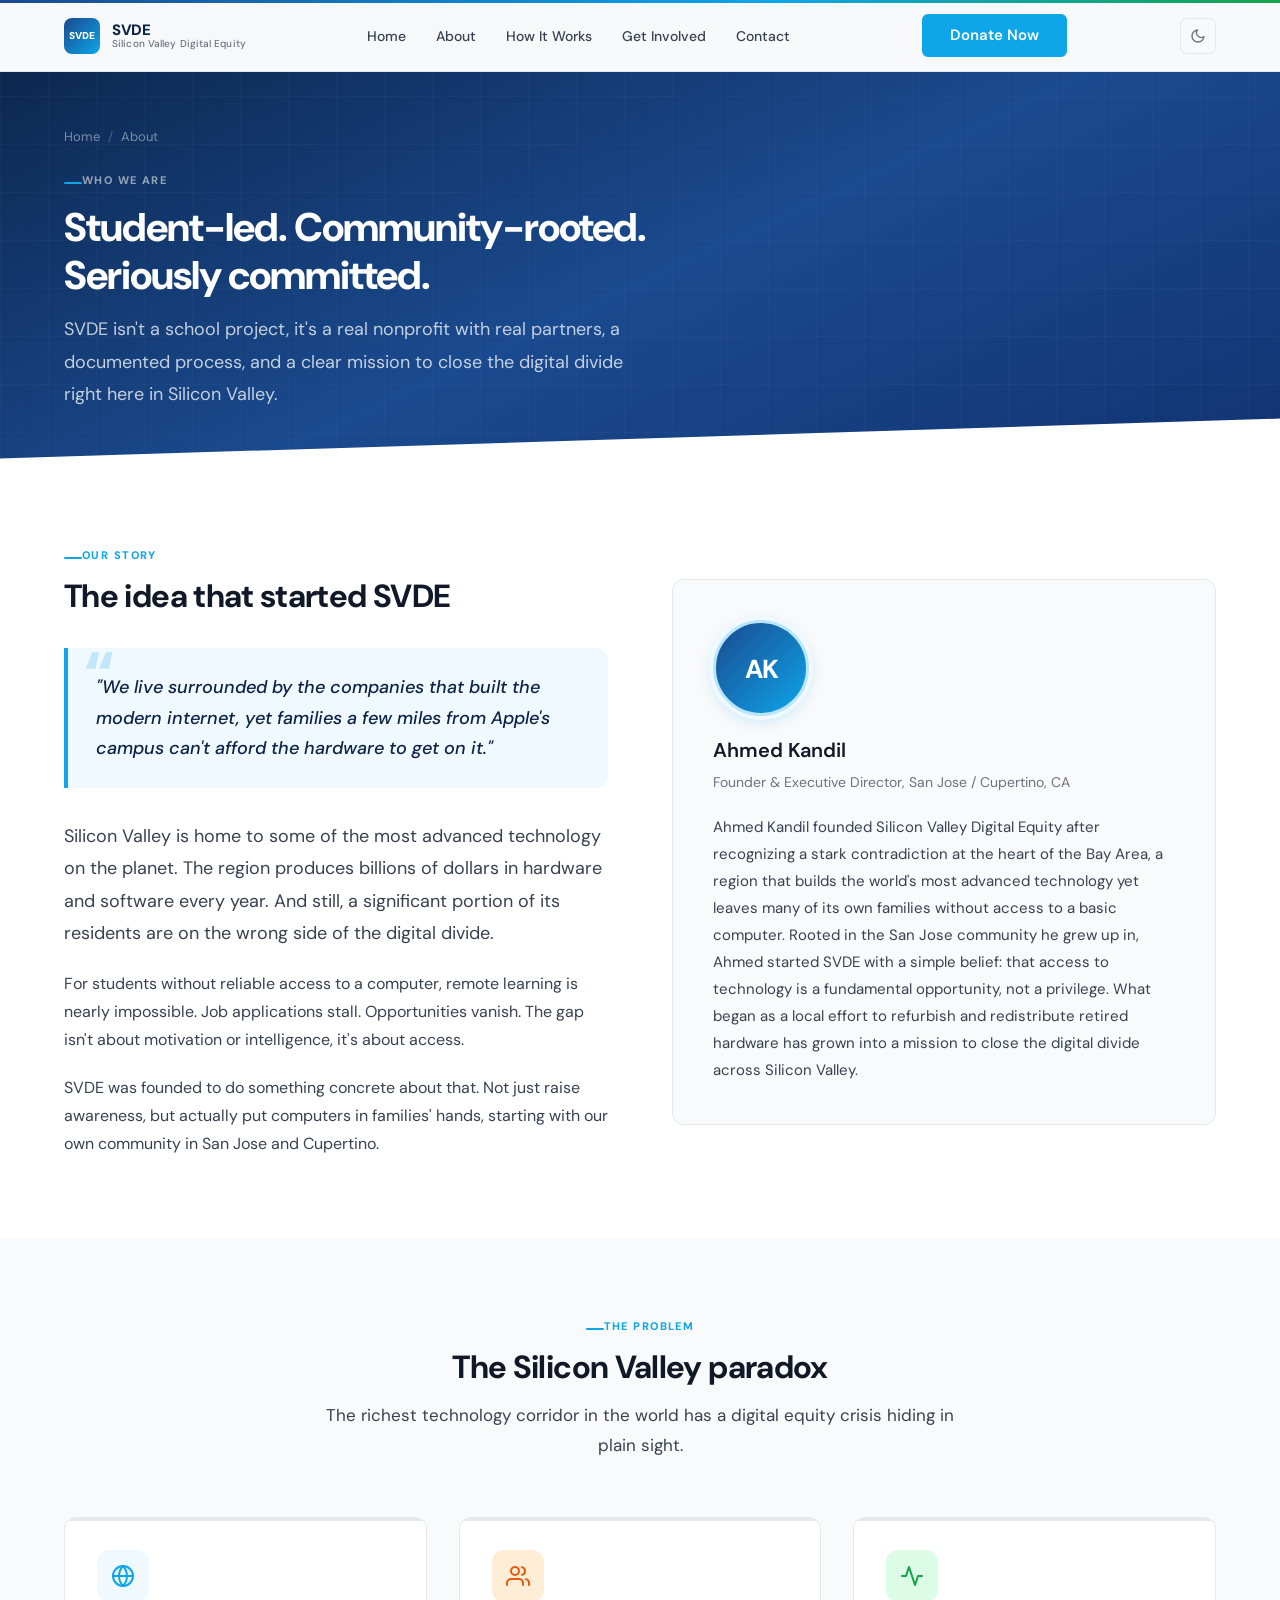
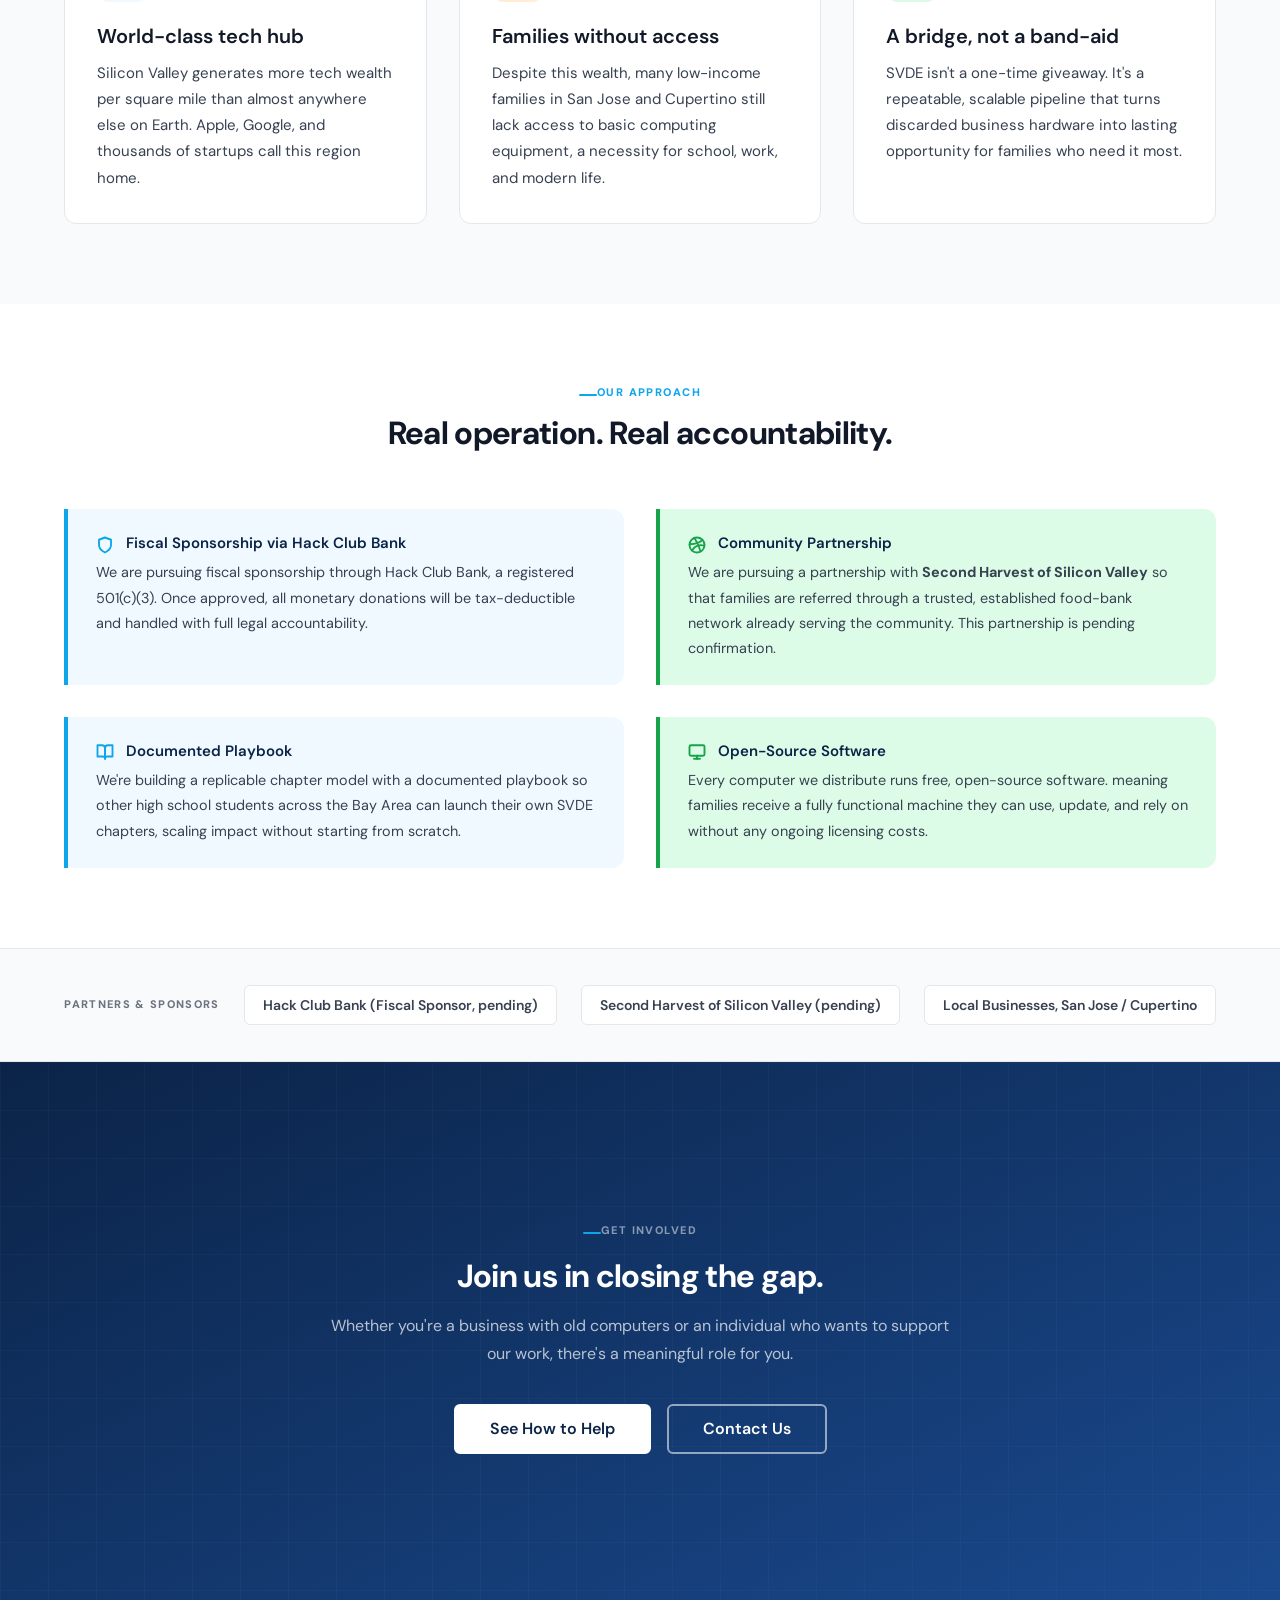
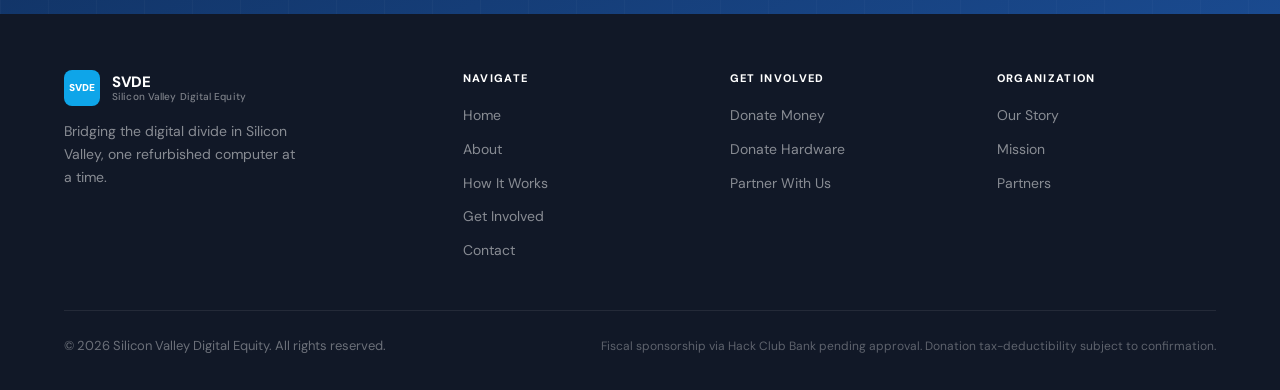
==== commit 44726d1b: "Remove .html extensions from all internal links Enables clean URLs (e.g. /about instead of /about.ht" ====
--- a/about.html
+++ b/about.html
@@ -13,7 +13,7 @@
   <nav class="nav" role="navigation" aria-label="Main navigation">
     <div class="container">
       <div class="nav-inner">
-        <a href="index.html" class="nav-logo" aria-label="SVDE Home">
+        <a href="/" class="nav-logo" aria-label="SVDE Home">
           <div class="nav-logo-mark" aria-hidden="true">SVDE</div>
           <div class="nav-logo-text">
             <span class="nav-logo-abbr">SVDE</span>
@@ -21,13 +21,13 @@
           </div>
         </a>
         <ul class="nav-links" role="list">
-          <li><a href="index.html"        class="nav-link">Home</a></li>
-          <li><a href="about.html"        class="nav-link">About</a></li>
-          <li><a href="how-it-works.html" class="nav-link">How It Works</a></li>
-          <li><a href="get-involved.html" class="nav-link">Get Involved</a></li>
-          <li><a href="contact.html"      class="nav-link">Contact</a></li>
+          <li><a href="/"        class="nav-link">Home</a></li>
+          <li><a href="about"        class="nav-link">About</a></li>
+          <li><a href="how-it-works" class="nav-link">How It Works</a></li>
+          <li><a href="get-involved" class="nav-link">Get Involved</a></li>
+          <li><a href="contact"      class="nav-link">Contact</a></li>
         </ul>
-        <a href="get-involved.html#donate-money" class="btn btn-primary nav-cta">Donate Now</a>
+        <a href="get-involved#donate-money" class="btn btn-primary nav-cta">Donate Now</a>
 
         <button class="nav-theme-toggle" aria-label="Switch to dark mode" title="Toggle dark mode">
           <svg class="icon-moon" width="16" height="16" viewBox="0 0 24 24" fill="none" stroke="currentColor" stroke-width="2" stroke-linecap="round" stroke-linejoin="round" aria-hidden="true"><path d="M21 12.79A9 9 0 1 1 11.21 3 7 7 0 0 0 21 12.79z"/></svg>
@@ -39,12 +39,12 @@
         </button>
       </div>
       <div class="nav-mobile" role="menu">
-        <a href="index.html"        class="nav-link" role="menuitem">Home</a>
-        <a href="about.html"        class="nav-link" role="menuitem">About</a>
-        <a href="how-it-works.html" class="nav-link" role="menuitem">How It Works</a>
-        <a href="get-involved.html" class="nav-link" role="menuitem">Get Involved</a>
-        <a href="contact.html"      class="nav-link" role="menuitem">Contact</a>
-        <a href="get-involved.html#donate-money" class="btn btn-primary">Donate Now</a>
+        <a href="/"        class="nav-link" role="menuitem">Home</a>
+        <a href="about"        class="nav-link" role="menuitem">About</a>
+        <a href="how-it-works" class="nav-link" role="menuitem">How It Works</a>
+        <a href="get-involved" class="nav-link" role="menuitem">Get Involved</a>
+        <a href="contact"      class="nav-link" role="menuitem">Contact</a>
+        <a href="get-involved#donate-money" class="btn btn-primary">Donate Now</a>
       </div>
     </div>
   </nav>
@@ -54,7 +54,7 @@
     <div class="container">
       <div class="page-header-inner">
         <nav class="breadcrumb" aria-label="Breadcrumb">
-          <a href="index.html">Home</a>
+          <a href="/">Home</a>
           <span class="breadcrumb-sep" aria-hidden="true">/</span>
           <span>About</span>
         </nav>
@@ -278,8 +278,8 @@
           to support our work, there's a meaningful role for you.
         </p>
         <div class="cta-actions">
-          <a href="get-involved.html" class="btn btn-white btn-lg">See How to Help</a>
-          <a href="contact.html" class="btn btn-outline-white btn-lg">Contact Us</a>
+          <a href="get-involved" class="btn btn-white btn-lg">See How to Help</a>
+          <a href="contact" class="btn btn-outline-white btn-lg">Contact Us</a>
         </div>
       </div>
     </div>
@@ -290,7 +290,7 @@
     <div class="container">
       <div class="footer-inner">
         <div class="footer-brand">
-          <a href="index.html" class="nav-logo" aria-label="SVDE Home">
+          <a href="/" class="nav-logo" aria-label="SVDE Home">
             <div class="nav-logo-mark" aria-hidden="true">SVDE</div>
             <div class="nav-logo-text">
               <span class="nav-logo-abbr">SVDE</span>
@@ -304,27 +304,27 @@
         <div class="footer-col">
           <h4>Navigate</h4>
           <ul class="footer-links" role="list">
-            <li><a href="index.html">Home</a></li>
-            <li><a href="about.html">About</a></li>
-            <li><a href="how-it-works.html">How It Works</a></li>
-            <li><a href="get-involved.html">Get Involved</a></li>
-            <li><a href="contact.html">Contact</a></li>
+            <li><a href="/">Home</a></li>
+            <li><a href="about">About</a></li>
+            <li><a href="how-it-works">How It Works</a></li>
+            <li><a href="get-involved">Get Involved</a></li>
+            <li><a href="contact">Contact</a></li>
           </ul>
         </div>
         <div class="footer-col">
           <h4>Get Involved</h4>
           <ul class="footer-links" role="list">
-            <li><a href="get-involved.html#donate-money">Donate Money</a></li>
-            <li><a href="contact.html">Donate Hardware</a></li>
-            <li><a href="get-involved.html">Partner With Us</a></li>
+            <li><a href="get-involved#donate-money">Donate Money</a></li>
+            <li><a href="contact">Donate Hardware</a></li>
+            <li><a href="get-involved">Partner With Us</a></li>
           </ul>
         </div>
         <div class="footer-col">
           <h4>Organization</h4>
           <ul class="footer-links" role="list">
-            <li><a href="about.html">Our Story</a></li>
-            <li><a href="about.html#mission">Mission</a></li>
-            <li><a href="about.html#partners">Partners</a></li>
+            <li><a href="about">Our Story</a></li>
+            <li><a href="about#mission">Mission</a></li>
+            <li><a href="about#partners">Partners</a></li>
           </ul>
         </div>
       </div>
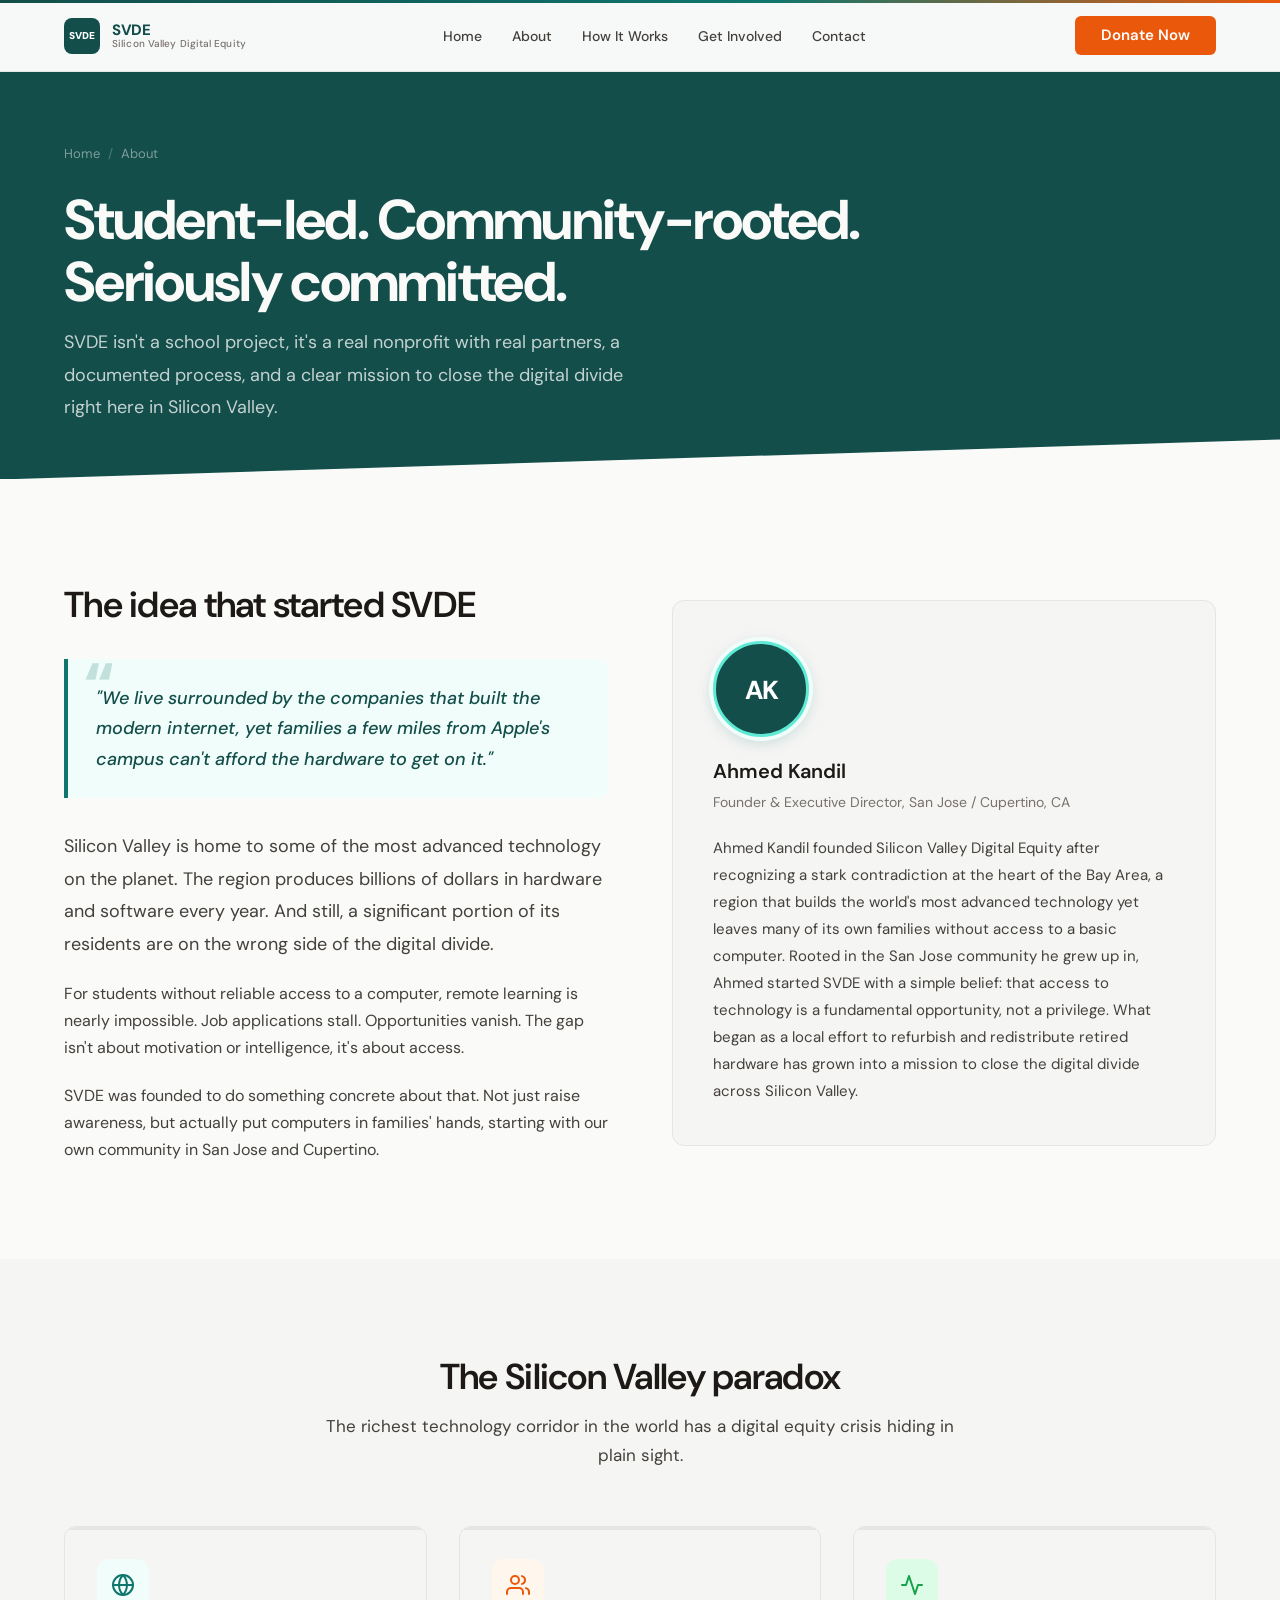
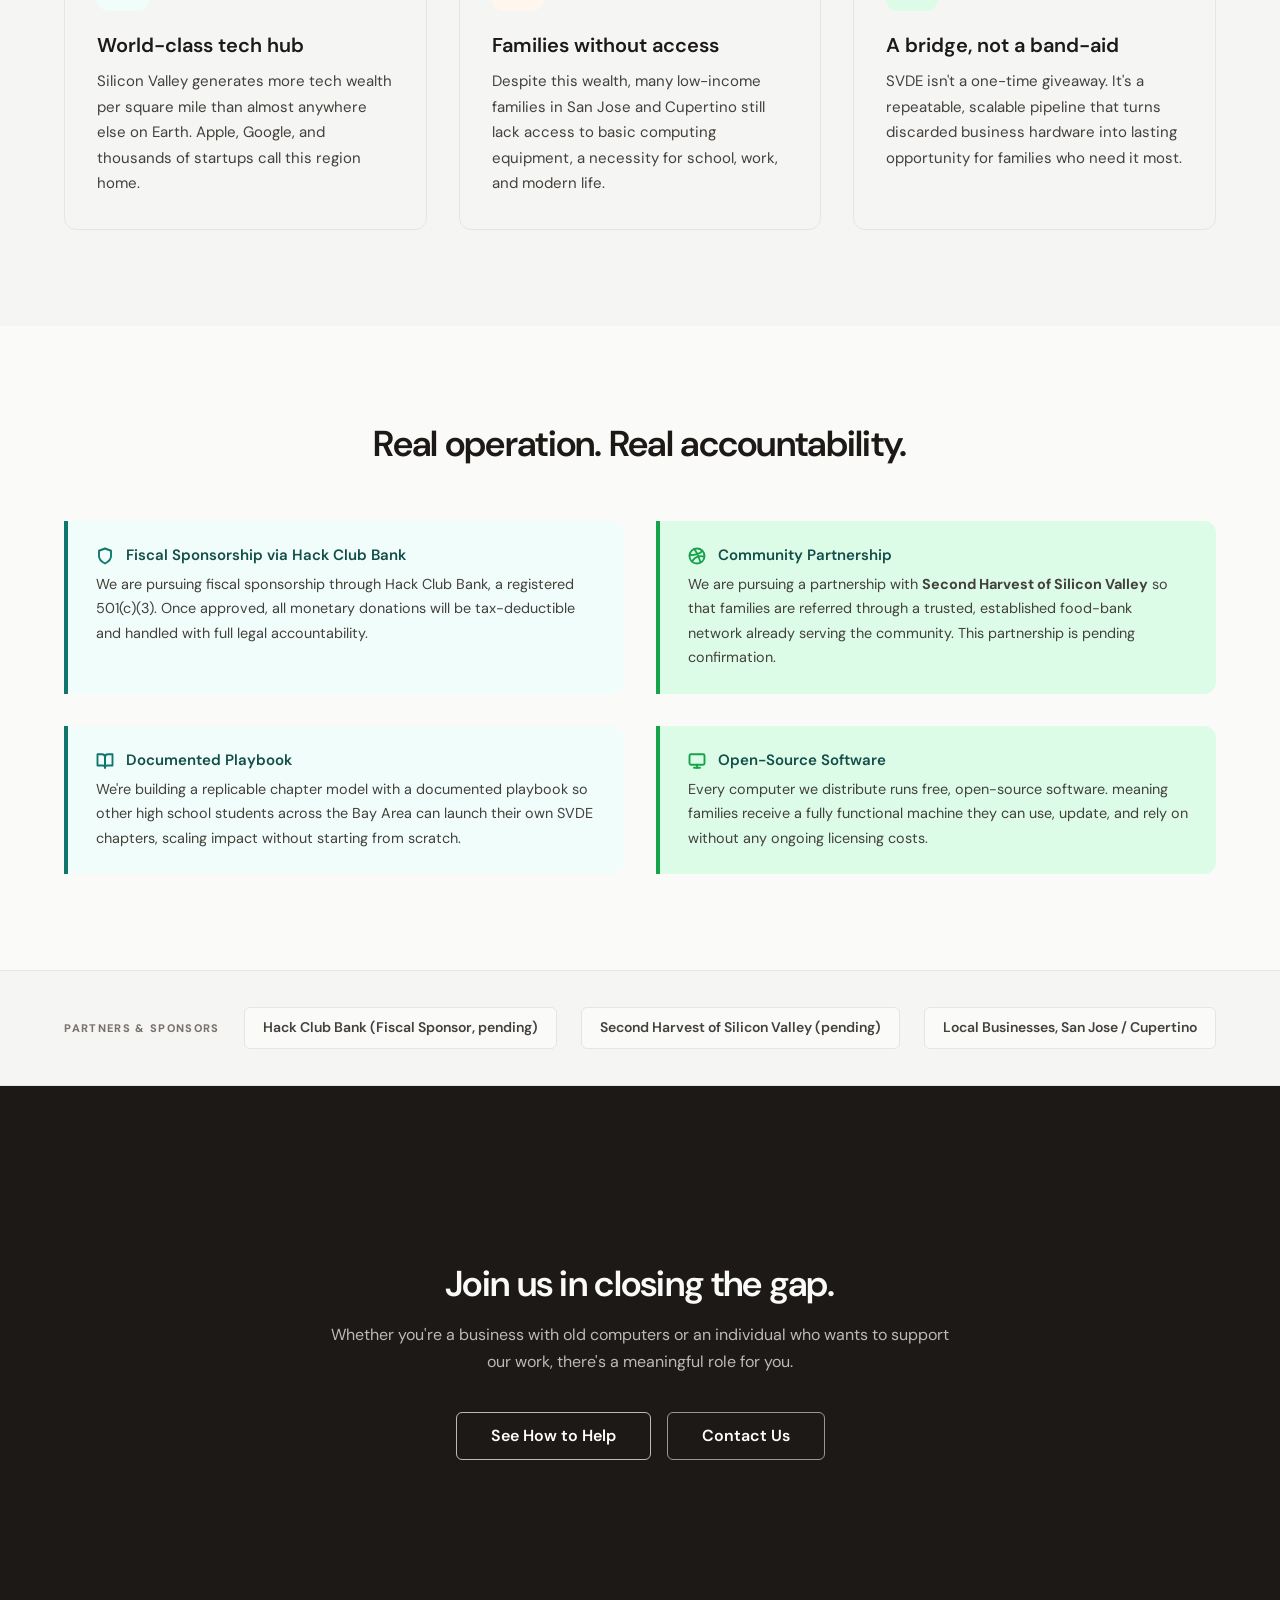
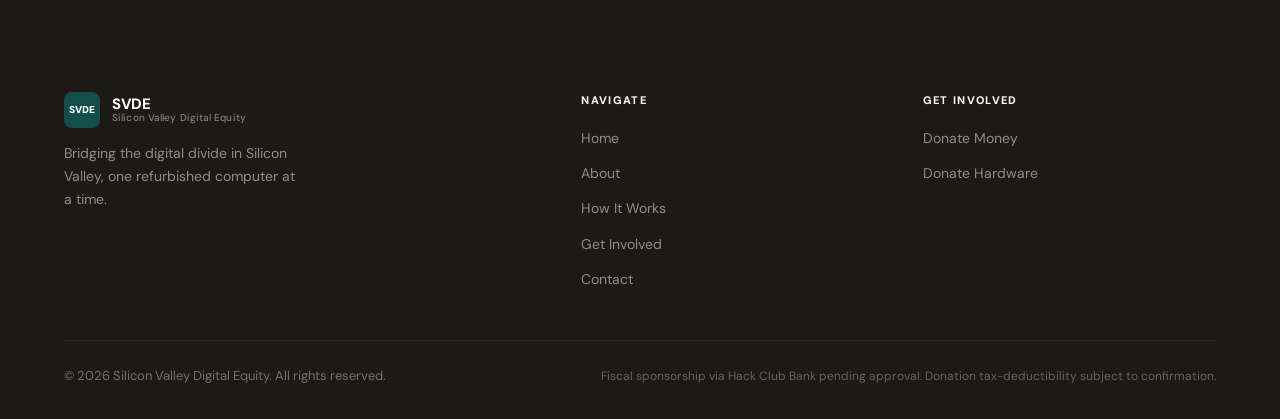
==== commit 441d0a1c: "Visual redesign: teal palette, flat hero, typographic steps, prose impact Co-Authored-By: Claude Son" ====
--- a/about.html
+++ b/about.html
@@ -29,11 +29,6 @@
         </ul>
         <a href="get-involved#donate-money" class="btn btn-primary nav-cta">Donate Now</a>
 
-        <button class="nav-theme-toggle" aria-label="Switch to dark mode" title="Toggle dark mode">
-          <svg class="icon-moon" width="16" height="16" viewBox="0 0 24 24" fill="none" stroke="currentColor" stroke-width="2" stroke-linecap="round" stroke-linejoin="round" aria-hidden="true"><path d="M21 12.79A9 9 0 1 1 11.21 3 7 7 0 0 0 21 12.79z"/></svg>
-          <svg class="icon-sun"  width="16" height="16" viewBox="0 0 24 24" fill="none" stroke="currentColor" stroke-width="2" stroke-linecap="round" stroke-linejoin="round" aria-hidden="true"><circle cx="12" cy="12" r="5"/><line x1="12" y1="1" x2="12" y2="3"/><line x1="12" y1="21" x2="12" y2="23"/><line x1="4.22" y1="4.22" x2="5.64" y2="5.64"/><line x1="18.36" y1="18.36" x2="19.78" y2="19.78"/><line x1="1" y1="12" x2="3" y2="12"/><line x1="21" y1="12" x2="23" y2="12"/><line x1="4.22" y1="19.78" x2="5.64" y2="18.36"/><line x1="18.36" y1="5.64" x2="19.78" y2="4.22"/></svg>
-        </button>
-
         <button class="nav-hamburger" aria-label="Open menu" aria-expanded="false">
           <span></span><span></span><span></span>
         </button>
@@ -58,7 +53,6 @@
           <span class="breadcrumb-sep" aria-hidden="true">/</span>
           <span>About</span>
         </nav>
-        <span class="eyebrow">Who We Are</span>
         <h1>Student-led. Community-rooted.<br>Seriously committed.</h1>
         <p class="lead">
           SVDE isn't a school project, it's a real nonprofit with real partners,
@@ -75,7 +69,6 @@
       <div class="impact-grid" style="gap:4rem;">
 
         <div class="fade-up">
-          <span class="eyebrow" style="display:block;margin-bottom:.75rem;">Our Story</span>
           <h2 id="story-heading">The idea that started SVDE</h2>
 
           <div class="paradox-quote" aria-label="Key insight">
@@ -142,7 +135,6 @@
     <div class="container">
 
       <div class="section-header fade-up">
-        <span class="eyebrow">The Problem</span>
         <h2 id="paradox-heading">The Silicon Valley paradox</h2>
         <p>
           The richest technology corridor in the world has a digital equity crisis
@@ -196,7 +188,6 @@
     <div class="container">
 
       <div class="section-header fade-up">
-        <span class="eyebrow">Our Approach</span>
         <h2 id="diff-heading">Real operation. Real accountability.</h2>
       </div>
 
@@ -271,7 +262,6 @@
   <section class="cta-section section" aria-labelledby="about-cta-heading">
     <div class="container">
       <div class="cta-inner">
-        <span class="eyebrow">Get Involved</span>
         <h2 id="about-cta-heading">Join us in closing the gap.</h2>
         <p>
           Whether you're a business with old computers or an individual who wants
@@ -316,15 +306,6 @@
           <ul class="footer-links" role="list">
             <li><a href="get-involved#donate-money">Donate Money</a></li>
             <li><a href="contact">Donate Hardware</a></li>
-            <li><a href="get-involved">Partner With Us</a></li>
-          </ul>
-        </div>
-        <div class="footer-col">
-          <h4>Organization</h4>
-          <ul class="footer-links" role="list">
-            <li><a href="about">Our Story</a></li>
-            <li><a href="about#mission">Mission</a></li>
-            <li><a href="about#partners">Partners</a></li>
           </ul>
         </div>
       </div>
--- a/styles.css
+++ b/styles.css
@@ -8,31 +8,31 @@
 
 /* ── Brand Colors ───────────────────────────────────────────── */
 /*
-   SVDE Brand Palette
-   Primary:  #1a4a8f  — deep navy-blue (trust, technology, institutional)
-   Accent:   #0ea5e9  — sky blue (modern, approachable, distinct from primary)
-   Impact:   #16a34a  — green (reserved for success, impact, and positive outcomes)
-   Neutral:  white + ink
+   SVDE Brand Palette — Teal + Burnt Orange
+   Primary:  #134E4A  — deep teal (trust, community, brand)
+   Accent:   #0F766E  — mid teal (highlights, hover states)
+   CTA:      #EA580C  — burnt orange (buttons, emphasis)
+   Impact:   #16a34a  — green (reserved for success, impact)
 */
 
 /* ── Variables ─────────────────────────────────────────────── */
 :root {
-  --navy:        #0b2347;          /* brand: darkest blue — hero/header backgrounds  */
-  --blue:        #1a4a8f;          /* brand primary — buttons, nav logo, step numbers */
-  --blue-bright: #0ea5e9;          /* brand accent — highlights, links, hover states  */
-  --blue-light:  #bae6fd;          /* accent tint border */
-  --blue-pale:   #f0f9ff;          /* accent tint background */
-  --green:       #16a34a;          /* impact green — success, stats, checkmarks */
+  --navy:        #134E4A;          /* brand: deep teal — hero/header backgrounds  */
+  --blue:        #134E4A;          /* alias — backward compat */
+  --blue-bright: #0F766E;          /* brand accent — mid teal */
+  --blue-light:  #5EEAD4;          /* teal-300 */
+  --blue-pale:   #F0FDFA;          /* teal-50 */
+  --green:       #16a34a;
   --green-light: #dcfce7;
-  --orange:      #ea580c;
-  --orange-light:#ffedd5;
-
-  --ink:         #111827;
-  --ink-light:   #374151;
-  --muted:       #6b7280;
-  --border:      #e5e7eb;
-  --surface:     #f9fafb;
-  --white:       #ffffff;
+  --orange:      #EA580C;
+  --orange-light:#FFF7ED;
+
+  --ink:         #1C1917;
+  --ink-light:   #44403C;
+  --muted:       #78716C;
+  --border:      #E7E5E4;
+  --surface:     #F5F5F4;
+  --white:       #FAFAF9;
 
   --font: 'DM Sans', system-ui, -apple-system, BlinkMacSystemFont, 'Segoe UI', Helvetica, Arial, sans-serif;
 
@@ -50,19 +50,19 @@
 /* ── Reset ──────────────────────────────────────────────────── */
 *, *::before, *::after { box-sizing: border-box; margin: 0; padding: 0; }
 html  { scroll-behavior: smooth; font-size: 16px; }
-body  { font-family: var(--font); color: var(--ink); background: var(--white); line-height: 1.6; -webkit-font-smoothing: antialiased; }
+body  { font-family: var(--font); font-size: 16px; color: var(--ink); background: #FAFAF9; line-height: 1.7; -webkit-font-smoothing: antialiased; }
 img   { max-width: 100%; display: block; }
 a     { color: inherit; text-decoration: none; }
 ul    { list-style: none; }
 button { font-family: var(--font); }
 
 /* ── Typography ─────────────────────────────────────────────── */
-h1 { font-size: clamp(1.875rem, 3.5vw, 2.5rem); font-weight: 800; line-height: 1.2; letter-spacing: -0.025em; }
-h2 { font-size: clamp(1.5rem, 2.5vw, 2rem);     font-weight: 700; line-height: 1.25; letter-spacing: -0.02em; }
-h3 { font-size: 1.25rem;  font-weight: 600; line-height: 1.4; }
+h1 { font-size: clamp(2.5rem, 5vw, 3.5rem); font-weight: 700; line-height: 1.1; letter-spacing: -0.03em; }
+h2 { font-size: clamp(1.75rem, 3vw, 2.25rem); font-weight: 600; line-height: 1.2; letter-spacing: -0.02em; }
+h3 { font-size: 1.25rem; font-weight: 600; line-height: 1.4; }
 h4 { font-size: 0.9375rem; font-weight: 700; line-height: 1.5; }
 
-p  { line-height: 1.75; color: var(--ink-light); }
+p  { line-height: 1.7; color: var(--ink-light); }
 
 .lead {
   font-size: 1.125rem;
@@ -80,15 +80,6 @@
   align-items: center;
   gap: 0.5rem;
 }
-.eyebrow::before {
-  content: '';
-  display: inline-block;
-  width: 18px;
-  height: 2px;
-  background: var(--blue-bright);
-  border-radius: 2px;
-  flex-shrink: 0;
-}
 
 /* ── Layout ─────────────────────────────────────────────────── */
 .container {
@@ -97,15 +88,14 @@
   padding: 0 1.5rem;
 }
 
-.section { padding: 5rem 0; }
-.section-sm { padding: 3rem 0; }
+.section { padding: 6rem 0; }
+.section-sm { padding: 4rem 0; }
 
 .section-header {
   max-width: 640px;
   margin: 0 auto 3.5rem;
   text-align: center;
 }
-.section-header .eyebrow { display: block; margin-bottom: 0.75rem; }
 .section-header h2       { margin-bottom: 0.875rem; }
 .section-header p        { font-size: 1.0625rem; }
 
@@ -118,7 +108,7 @@
   align-items: center;
   gap: 0.5rem;
   padding: 0.75rem 1.625rem;
-  border-radius: var(--radius-sm);
+  border-radius: 6px;
   font-size: 0.9375rem;
   font-weight: 600;
   cursor: pointer;
@@ -132,59 +122,56 @@
 .btn-lg { padding: 0.9375rem 2.125rem; font-size: 1rem; }
 
 .btn-primary {
-  background: var(--blue-bright);
-  color: var(--white);
-  border-color: var(--blue-bright);
+  background: #EA580C;
+  color: white;
+  border: none;
+  border-radius: 6px;
 }
 .btn-primary:hover {
-  background: #1d4ed8;
-  border-color: #1d4ed8;
+  background: #C2410C;
   transform: translateY(-1px);
-  box-shadow: 0 4px 16px rgba(37,99,235,0.35);
+  box-shadow: 0 4px 16px rgba(234,88,12,0.3);
 }
 
 .btn-secondary {
   background: transparent;
-  color: var(--blue-bright);
-  border-color: var(--blue-bright);
+  color: #134E4A;
+  border: 1.5px solid #134E4A;
+  border-radius: 6px;
 }
 .btn-secondary:hover {
-  background: var(--blue-pale);
-  transform: translateY(-1px);
+  background: #F0FDFA;
 }
 
 .btn-white {
-  background: var(--white);
-  color: var(--navy);
-  border-color: var(--white);
+  background: transparent;
+  color: white;
+  border: 1.5px solid rgba(255,255,255,0.7);
+  border-radius: 6px;
 }
 .btn-white:hover {
-  background: var(--blue-pale);
-  transform: translateY(-1px);
-  box-shadow: 0 4px 20px rgba(255,255,255,0.25);
+  background: rgba(255,255,255,0.1);
+  border-color: white;
 }
 
 .btn-outline-white {
   background: transparent;
-  color: var(--white);
-  border-color: rgba(255,255,255,0.55);
+  color: white;
+  border: 1.5px solid rgba(255,255,255,0.55);
+  border-radius: 6px;
 }
 .btn-outline-white:hover {
   background: rgba(255,255,255,0.1);
-  border-color: var(--white);
+  border-color: white;
 }
 
 .btn-green {
-  background: var(--green);
-  color: var(--white);
-  border-color: var(--green);
-}
-.btn-green:hover {
-  background: #15803d;
-  border-color: #15803d;
-  transform: translateY(-1px);
-  box-shadow: 0 4px 16px rgba(22,163,74,0.35);
-}
+  background: #16a34a;
+  color: white;
+  border: none;
+  border-radius: 6px;
+}
+.btn-green:hover { background: #15803d; }
 
 /* ── Navigation ─────────────────────────────────────────────── */
 .nav {
@@ -197,13 +184,13 @@
   border-bottom: 1px solid var(--border);
   transition: box-shadow var(--transition);
 }
-/* Thin accent bar at top of page — brand gradient */
+/* Thin accent bar at top of page */
 .nav::before {
   content: '';
   position: absolute;
   top: 0; left: 0; right: 0;
   height: 3px;
-  background: linear-gradient(90deg, #1a4a8f 0%, #0ea5e9 60%, #16a34a 100%);
+  background: linear-gradient(90deg, #134E4A 0%, #0F766E 60%, #EA580C 100%);
 }
 .nav.scrolled { box-shadow: var(--shadow); }
 
@@ -224,7 +211,7 @@
 
 .nav-logo-mark {
   width: 36px; height: 36px;
-  background: linear-gradient(135deg, #1a4a8f 0%, #0ea5e9 100%);
+  background: #134E4A;
   border-radius: 8px;
   display: flex; align-items: center; justify-content: center;
   font-size: 0.625rem; font-weight: 900;
@@ -287,25 +274,16 @@
 /* ── Page Header (inner pages) ──────────────────────────────── */
 .page-header {
   padding-top: var(--nav-h);
-  background: linear-gradient(155deg, #0b2347 0%, #1a4a8f 55%, #113372 100%);
+  background: #134E4A;
   color: var(--white);
   position: relative;
   overflow: hidden;
   clip-path: polygon(0 0, 100% 0, 100% calc(100% - 2.5rem), 0 100%);
   margin-bottom: 0.5rem;
 }
-.page-header::after {
-  content: '';
-  position: absolute; inset: 0;
-  background-image:
-    linear-gradient(rgba(255,255,255,0.025) 1px, transparent 1px),
-    linear-gradient(90deg, rgba(255,255,255,0.025) 1px, transparent 1px);
-  background-size: 48px 48px;
-  pointer-events: none;
-}
 .page-header-inner {
   position: relative; z-index: 1;
-  padding: 3.5rem 0 3rem;
+  padding: 4.5rem 0 3.5rem;
 }
 .page-header .eyebrow { color: rgba(255,255,255,0.55); display: block; margin-bottom: 0.875rem; }
 .page-header h1       { color: var(--white); margin-bottom: 0.875rem; }
@@ -324,27 +302,10 @@
 /* ── Hero ───────────────────────────────────────────────────── */
 .hero {
   padding-top: var(--nav-h);
-  background: linear-gradient(155deg, #0b2347 0%, #1a4a8f 55%, #113372 100%);
+  background: #134E4A;
   color: var(--white);
   position: relative;
   overflow: hidden;
-}
-.hero::before {
-  content: '';
-  position: absolute; inset: 0;
-  background:
-    radial-gradient(circle at 15% 55%, rgba(37,99,235,0.28) 0%, transparent 45%),
-    radial-gradient(circle at 85% 15%, rgba(22,163,74,0.15) 0%, transparent 40%);
-  pointer-events: none;
-}
-.hero::after {
-  content: '';
-  position: absolute; inset: 0;
-  background-image:
-    linear-gradient(rgba(255,255,255,0.03) 1px, transparent 1px),
-    linear-gradient(90deg, rgba(255,255,255,0.03) 1px, transparent 1px);
-  background-size: 48px 48px;
-  pointer-events: none;
 }
 
 .hero-inner {
@@ -371,14 +332,14 @@
 }
 
 .hero h1 {
-  font-size: clamp(2.5rem, 5vw, 3.75rem);
-  font-weight: 900;
+  font-size: clamp(3rem, 5.5vw, 3.5rem);
+  font-weight: 700;
   line-height: 1.07;
   letter-spacing: -0.03em;
   color: var(--white);
   margin-bottom: 1.375rem;
 }
-.hero h1 em { font-style: normal; color: #60a5fa; }
+.hero h1 em { font-style: normal; color: #EA580C; }
 
 .hero .lead {
   color: rgba(255,255,255,0.78);
@@ -401,7 +362,29 @@
 }
 .hero-trust-item svg { color: rgba(255,255,255,0.45); flex-shrink: 0; }
 
-/* ── Stats Bar ──────────────────────────────────────────────── */
+/* ── Statement Bar ──────────────────────────────────────────── */
+.statement-bar {
+  background: #134E4A;
+  padding: 2.5rem 0;
+}
+.statement-inner {
+  text-align: center;
+}
+.statement-headline {
+  font-size: clamp(1.25rem, 2.5vw, 1.75rem);
+  font-weight: 700;
+  color: #ffffff;
+  letter-spacing: -0.02em;
+  margin-bottom: 0.5rem;
+  line-height: 1.3;
+}
+.statement-sub {
+  font-size: 1rem;
+  color: rgba(255,255,255,0.72);
+  line-height: 1.6;
+}
+
+/* ── Stats Bar (how-it-works page) ─────────────────────────── */
 .stats-bar {
   background: var(--white);
   border-bottom: 1px solid var(--border);
@@ -424,9 +407,47 @@
   color: var(--muted); margin-top: 0.375rem;
 }
 
+/* ── How It Works — Typographic Steps ──────────────────────── */
+.hiw-steps {
+  display: grid;
+  grid-template-columns: repeat(3, 1fr);
+  gap: 0;
+  border-top: 1px solid var(--border);
+}
+.hiw-step {
+  padding: 2.5rem 2rem 2.5rem 0;
+  border-right: 1px solid var(--border);
+  position: relative;
+}
+.hiw-step:last-child { border-right: none; padding-right: 0; }
+.hiw-step:not(:first-child) { padding-left: 2rem; }
+.hiw-num {
+  display: block;
+  font-size: 4rem;
+  font-weight: 800;
+  color: var(--border);
+  line-height: 1;
+  letter-spacing: -0.04em;
+  margin-bottom: 1rem;
+}
+.hiw-step h3 {
+  font-size: 1.125rem;
+  font-weight: 600;
+  color: var(--ink);
+  margin-bottom: 0.625rem;
+  letter-spacing: -0.01em;
+}
+.hiw-step p { font-size: 0.9375rem; }
+@media (max-width: 768px) {
+  .hiw-steps { grid-template-columns: 1fr; }
+  .hiw-step { border-right: none; border-bottom: 1px solid var(--border); padding: 2rem 0; }
+  .hiw-step:last-child { border-bottom: none; }
+  .hiw-step:not(:first-child) { padding-left: 0; }
+}
+
 /* ── Cards ──────────────────────────────────────────────────── */
 .card {
-  background: var(--white);
+  background: var(--surface);
   border: 1px solid var(--border);
   border-radius: var(--radius);
   padding: 2rem;
@@ -544,30 +565,20 @@
 .impact-content h2   { margin-bottom: 1rem; }
 .impact-content .lead { margin-bottom: 1.75rem; }
 
-.impact-items { display: flex; flex-direction: column; gap: 1rem; }
-.impact-item  { display: flex; align-items: flex-start; gap: 0.875rem; }
-.impact-item-icon {
-  width: 32px; height: 32px; border-radius: 8px;
-  background: var(--green-light); color: var(--green);
-  display: flex; align-items: center; justify-content: center;
-  flex-shrink: 0; margin-top: 0.125rem;
-}
-.impact-item-text strong { display: block; font-weight: 600; color: var(--ink); margin-bottom: 0.1rem; }
-.impact-item-text span   { font-size: 0.875rem; color: var(--muted); }
+.impact-prose p {
+  font-size: 1rem;
+  line-height: 1.8;
+  color: var(--ink-light);
+  margin-bottom: 1.25rem;
+}
+.impact-prose p:last-child { margin-bottom: 0; }
 
 .impact-visual {
-  background: linear-gradient(145deg, #0b2347 0%, #1a4a8f 100%);
+  background: #134E4A;
   border-radius: var(--radius);
   padding: 2.75rem 2.5rem;
   color: var(--white);
   position: relative; overflow: hidden;
-}
-.impact-visual::before {
-  content: '';
-  position: absolute; top: -30%; right: -15%;
-  width: 280px; height: 280px;
-  border-radius: 50%;
-  background: rgba(37,99,235,0.18);
 }
 .impact-stat-big {
   font-size: 4.5rem; font-weight: 900;
@@ -592,17 +603,9 @@
 
 /* ── CTA Section ────────────────────────────────────────────── */
 .cta-section {
-  background: linear-gradient(155deg, #0b2347 0%, #1a4a8f 100%);
+  background: #1C1917;
   color: var(--white);
   position: relative; overflow: hidden;
-}
-.cta-section::before {
-  content: '';
-  position: absolute; inset: 0;
-  background-image:
-    linear-gradient(rgba(255,255,255,0.025) 1px, transparent 1px),
-    linear-gradient(90deg, rgba(255,255,255,0.025) 1px, transparent 1px);
-  background-size: 48px 48px;
 }
 .cta-inner {
   position: relative; z-index: 1;
@@ -651,12 +654,12 @@
 .founder-photo {
   width: 96px; height: 96px;
   border-radius: 50%;
-  background: linear-gradient(135deg, #1a4a8f 0%, #0ea5e9 100%);
+  background: #134E4A;
   border: 3px solid var(--blue-light);
   display: flex; align-items: center; justify-content: center;
   margin-bottom: 1.25rem;
   flex-shrink: 0;
-  box-shadow: 0 0 0 4px var(--blue-pale), 0 4px 16px rgba(14,165,233,0.25);
+  box-shadow: 0 0 0 4px var(--blue-pale), 0 4px 16px rgba(15,118,110,0.25);
 }
 .paradox-quote {
   border-left: 4px solid var(--blue-bright);
@@ -721,7 +724,7 @@
 input:focus, select:focus, textarea:focus {
   outline: none;
   border-color: var(--blue-bright);
-  box-shadow: 0 0 0 3px rgba(37,99,235,0.12);
+  box-shadow: 0 0 0 3px rgba(15,118,110,0.12);
 }
 input.error, select.error, textarea.error {
   border-color: #dc2626;
@@ -729,7 +732,7 @@
 }
 textarea { resize: vertical; min-height: 120px; }
 select {
-  background-image: url("data:image/svg+xml,%3Csvg xmlns='http://www.w3.org/2000/svg' width='12' height='12' viewBox='0 0 12 12'%3E%3Cpath fill='%236b7280' d='M6 8L1 3h10z'/%3E%3C/svg%3E");
+  background-image: url("data:image/svg+xml,%3Csvg xmlns='http://www.w3.org/2000/svg' width='12' height='12' viewBox='0 0 12 12'%3E%3Cpath fill='%2378716c' d='M6 8L1 3h10z'/%3E%3C/svg%3E");
   background-repeat: no-repeat;
   background-position: right 0.75rem center;
   padding-right: 2.25rem;
@@ -788,13 +791,13 @@
 }
 .footer-inner {
   display: grid;
-  grid-template-columns: 1.6fr repeat(3, 1fr);
+  grid-template-columns: 1.6fr repeat(2, 1fr);
   gap: 3rem;
   margin-bottom: 3rem;
 }
 .footer-brand .nav-logo-abbr { color: var(--white); }
 .footer-brand .nav-logo-full { color: rgba(255,255,255,0.45); }
-.footer-brand .nav-logo-mark { background: var(--blue-bright); }
+.footer-brand .nav-logo-mark { background: #134E4A; }
 .footer-tagline {
   font-size: 0.875rem; color: rgba(255,255,255,0.5);
   margin-top: 0.875rem; line-height: 1.65;
@@ -876,7 +879,6 @@
   .impact-grid { grid-template-columns: 1fr; }
   .footer-inner { grid-template-columns: 1fr 1fr; gap: 2rem; }
   .footer-bottom { flex-direction: column; text-align: center; }
-  .stats-bar-inner { gap: 2rem; }
   .form-row { grid-template-columns: 1fr; }
   .form-card { padding: 1.75rem; }
   .cta-actions { flex-direction: column; align-items: center; }
@@ -887,180 +889,3 @@
   .track-card { padding: 2rem 1.5rem; }
   .hero-trust { flex-direction: column; align-items: flex-start; gap: 0.75rem; }
 }
-
-/* ── Dark Mode Toggle Button ────────────────────────────────── */
-.nav-theme-toggle {
-  width: 36px; height: 36px;
-  border-radius: var(--radius-sm);
-  border: 1.5px solid var(--border);
-  background: transparent;
-  cursor: pointer;
-  display: flex; align-items: center; justify-content: center;
-  color: var(--muted);
-  transition: all var(--transition);
-  flex-shrink: 0;
-  margin-left: 0.375rem;
-}
-.nav-theme-toggle:hover {
-  background: var(--surface);
-  color: var(--ink);
-  border-color: var(--blue-light);
-}
-.nav-theme-toggle .icon-sun  { display: none; }
-.nav-theme-toggle .icon-moon { display: block; }
-[data-theme="dark"] .nav-theme-toggle .icon-sun  { display: block; }
-[data-theme="dark"] .nav-theme-toggle .icon-moon { display: none; }
-
-/* ── Dark Mode Variables ────────────────────────────────────── */
-/*
-   IMPORTANT: --white and --navy are intentionally NOT changed here.
-   They're used as text/accent colors on the always-dark sections
-   (hero, page-header, CTA, impact-visual, footer). Changing them
-   would make all that text invisible. Page backgrounds are set via
-   explicit body/component overrides below instead.
-*/
-[data-theme="dark"] {
-  --blue-bright: #3b82f6;
-  --blue-light:  #2d4f8a;
-  --blue-pale:   #1a2f52;
-  --green:       #22c55e;
-  --green-light: #14312a;
-  --orange:      #fb923c;
-  --orange-light:#3b1a0a;
-
-  --ink:         #f1f5f9;
-  --ink-light:   #cbd5e1;
-  --muted:       #94a3b8;
-  --border:      #2a3a4e;
-  --surface:     #131f30;
-}
-
-/* ── Dark Mode: Explicit background & contrast overrides ────── */
-
-/* Page background */
-[data-theme="dark"] body { background-color: #0c1623; color: var(--ink); }
-
-/* Nav */
-[data-theme="dark"] .nav {
-  background: rgba(12, 22, 35, 0.97);
-  border-bottom-color: var(--border);
-}
-[data-theme="dark"] .nav-logo-abbr      { color: var(--ink); }
-[data-theme="dark"] .nav-logo-full      { color: var(--muted); }
-[data-theme="dark"] .nav-hamburger span { background: var(--ink); }
-
-/* Stat values: --navy on dark surface = near-invisible; use --ink */
-[data-theme="dark"] .stat-value         { color: var(--ink); }
-
-/* Stats / partners bars */
-[data-theme="dark"] .stats-bar     { background-color: var(--surface); border-bottom-color: var(--border); }
-[data-theme="dark"] .partners-bar  { background-color: #0c1623; border-color: var(--border); }
-[data-theme="dark"] .partner-item  { background-color: var(--surface); border-color: var(--border); color: var(--ink-light); }
-
-/* Cards */
-[data-theme="dark"] .card          { background-color: var(--surface); border-color: var(--border); }
-[data-theme="dark"] .card:hover    { border-color: var(--blue-light); }
-
-/* Info boxes */
-[data-theme="dark"] .info-box-blue  { background: var(--blue-pale); }
-[data-theme="dark"] .info-box-green { background: var(--green-light); }
-[data-theme="dark"] .info-box h3    { color: var(--ink); }
-[data-theme="dark"] .info-box p     { color: var(--ink-light); }
-
-/* Paradox quote */
-[data-theme="dark"] .paradox-quote   { background: var(--blue-pale); border-left-color: var(--blue-bright); }
-[data-theme="dark"] .paradox-quote p { color: var(--ink); }
-
-/* Founder card */
-[data-theme="dark"] .founder-card  { background-color: var(--surface); border-color: var(--border); }
-[data-theme="dark"] .founder-photo { background: var(--blue-pale); border-color: var(--blue-light); color: var(--blue-bright); }
-
-/* Section headings that might inherit stale colors */
-[data-theme="dark"] .section-header h2,
-[data-theme="dark"] .impact-content h2,
-[data-theme="dark"] h1:not(.hero h1):not(.page-header h1) { color: var(--ink); }
-
-/* Forms */
-[data-theme="dark"] .form-card     { background-color: var(--surface); border-color: var(--border); }
-[data-theme="dark"] input[type="text"],
-[data-theme="dark"] input[type="email"],
-[data-theme="dark"] input[type="tel"],
-[data-theme="dark"] input[type="number"],
-[data-theme="dark"] select,
-[data-theme="dark"] textarea {
-  background-color: #0f1c2d;
-  border-color: var(--border);
-  color: var(--ink);
-  color-scheme: dark;
-}
-[data-theme="dark"] input:focus,
-[data-theme="dark"] select:focus,
-[data-theme="dark"] textarea:focus {
-  border-color: var(--blue-bright);
-  box-shadow: 0 0 0 3px rgba(59,130,246,0.18);
-}
-[data-theme="dark"] select {
-  background-image: url("data:image/svg+xml,%3Csvg xmlns='http://www.w3.org/2000/svg' width='12' height='12' viewBox='0 0 12 12'%3E%3Cpath fill='%2394a3b8' d='M6 8L1 3h10z'/%3E%3C/svg%3E");
-}
-
-/* Footer: base uses background: var(--ink), which flips to light in dark mode.
-   Override to a fixed dark value. */
-[data-theme="dark"] .footer            { background-color: #060f1a; }
-[data-theme="dark"] .footer-copy       { color: rgba(255,255,255,0.35); }
-[data-theme="dark"] .footer-legal      { color: rgba(255,255,255,0.28); }
-
-/* Placeholder indicator */
-[data-theme="dark"] .ph-note { background: #2d2000; border-color: #a16207; color: #fbbf24; }
-
-/* Form success */
-[data-theme="dark"] .form-success      { background: var(--green-light); border-color: #166534; }
-[data-theme="dark"] .form-success h3   { color: var(--green); }
-[data-theme="dark"] .form-success p    { color: #86efac; }
-
-/* FAQ items on get-involved page */
-[data-theme="dark"] .faq-item          { border-bottom-color: var(--border); }
-[data-theme="dark"] .faq-q             { color: var(--ink); }
-
-/* Smooth theme transitions */
-body, .nav, .card, .form-card, .info-box, .founder-card,
-.stats-bar, .partners-bar, .partner-item, .paradox-quote,
-.footer, input, select, textarea, label, h1, h2, h3, h4 {
-  transition:
-    background-color 0.25s ease,
-    border-color     0.25s ease,
-    color            0.25s ease,
-    box-shadow       0.25s ease;
-}
-
-/* ── System preference fallback (no JS) ─────────────────────── */
-@media (prefers-color-scheme: dark) {
-  html:not([data-theme="light"]) {
-    --blue-bright: #3b82f6;
-    --blue-light:  #2d4f8a;
-    --blue-pale:   #1a2f52;
-    --green:       #22c55e;
-    --green-light: #14312a;
-    --orange:      #fb923c;
-    --orange-light:#3b1a0a;
-    --ink:         #f1f5f9;
-    --ink-light:   #cbd5e1;
-    --muted:       #94a3b8;
-    --border:      #2a3a4e;
-    --surface:     #131f30;
-  }
-  html:not([data-theme="light"]) body         { background-color: #0c1623; color: #f1f5f9; }
-  html:not([data-theme="light"]) .nav         { background: rgba(12,22,35,0.97); border-bottom-color: #2a3a4e; }
-  html:not([data-theme="light"]) .nav-logo-abbr { color: #f1f5f9; }
-  html:not([data-theme="light"]) .stat-value  { color: #f1f5f9; }
-  html:not([data-theme="light"]) .stats-bar   { background-color: #131f30; }
-  html:not([data-theme="light"]) .partners-bar{ background-color: #0c1623; }
-  html:not([data-theme="light"]) .partner-item{ background-color: #131f30; border-color: #2a3a4e; }
-  html:not([data-theme="light"]) .card        { background-color: #131f30; border-color: #2a3a4e; }
-  html:not([data-theme="light"]) .form-card   { background-color: #131f30; border-color: #2a3a4e; }
-  html:not([data-theme="light"]) input,
-  html:not([data-theme="light"]) select,
-  html:not([data-theme="light"]) textarea     { background-color: #0f1c2d; border-color: #2a3a4e; color: #f1f5f9; color-scheme: dark; }
-  html:not([data-theme="light"]) .footer      { background-color: #060f1a; }
-  html:not([data-theme="light"]) .info-box-blue  { background: #1a2f52; }
-  html:not([data-theme="light"]) .info-box-green { background: #14312a; }
-}
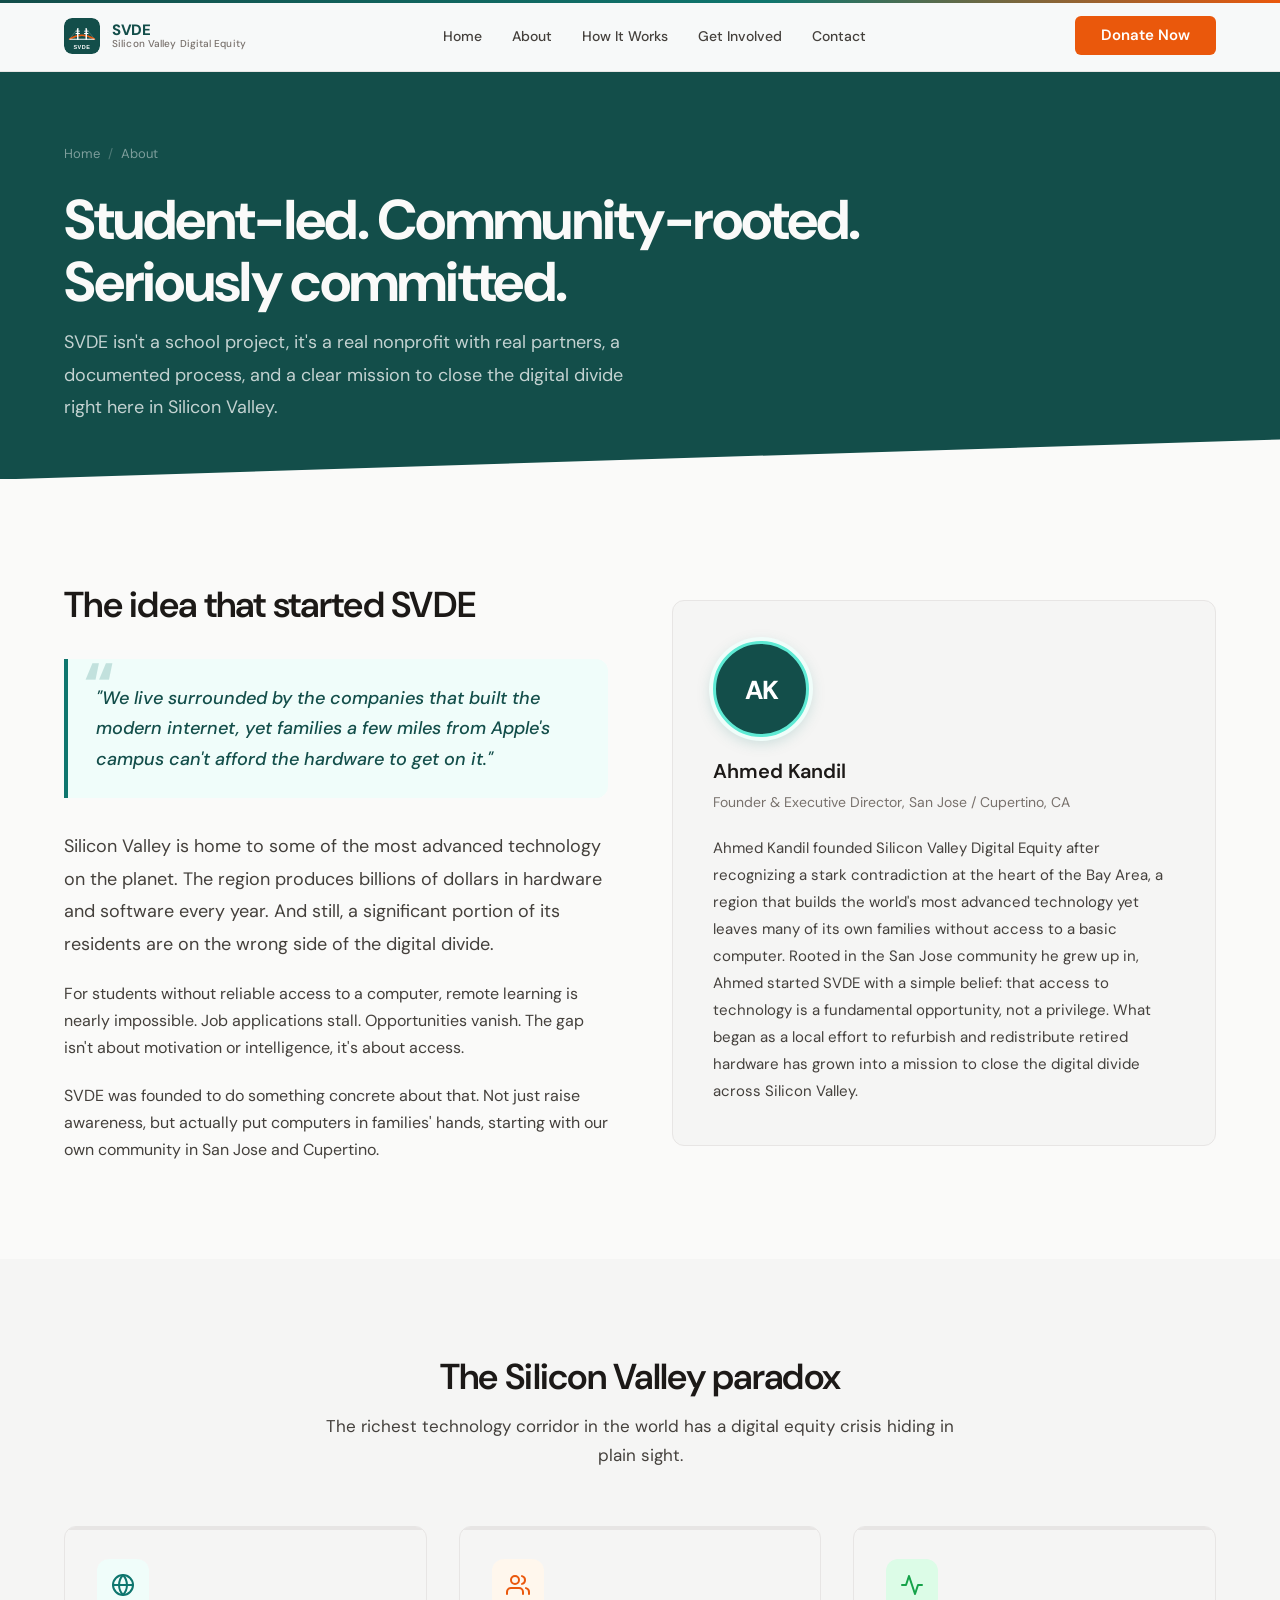
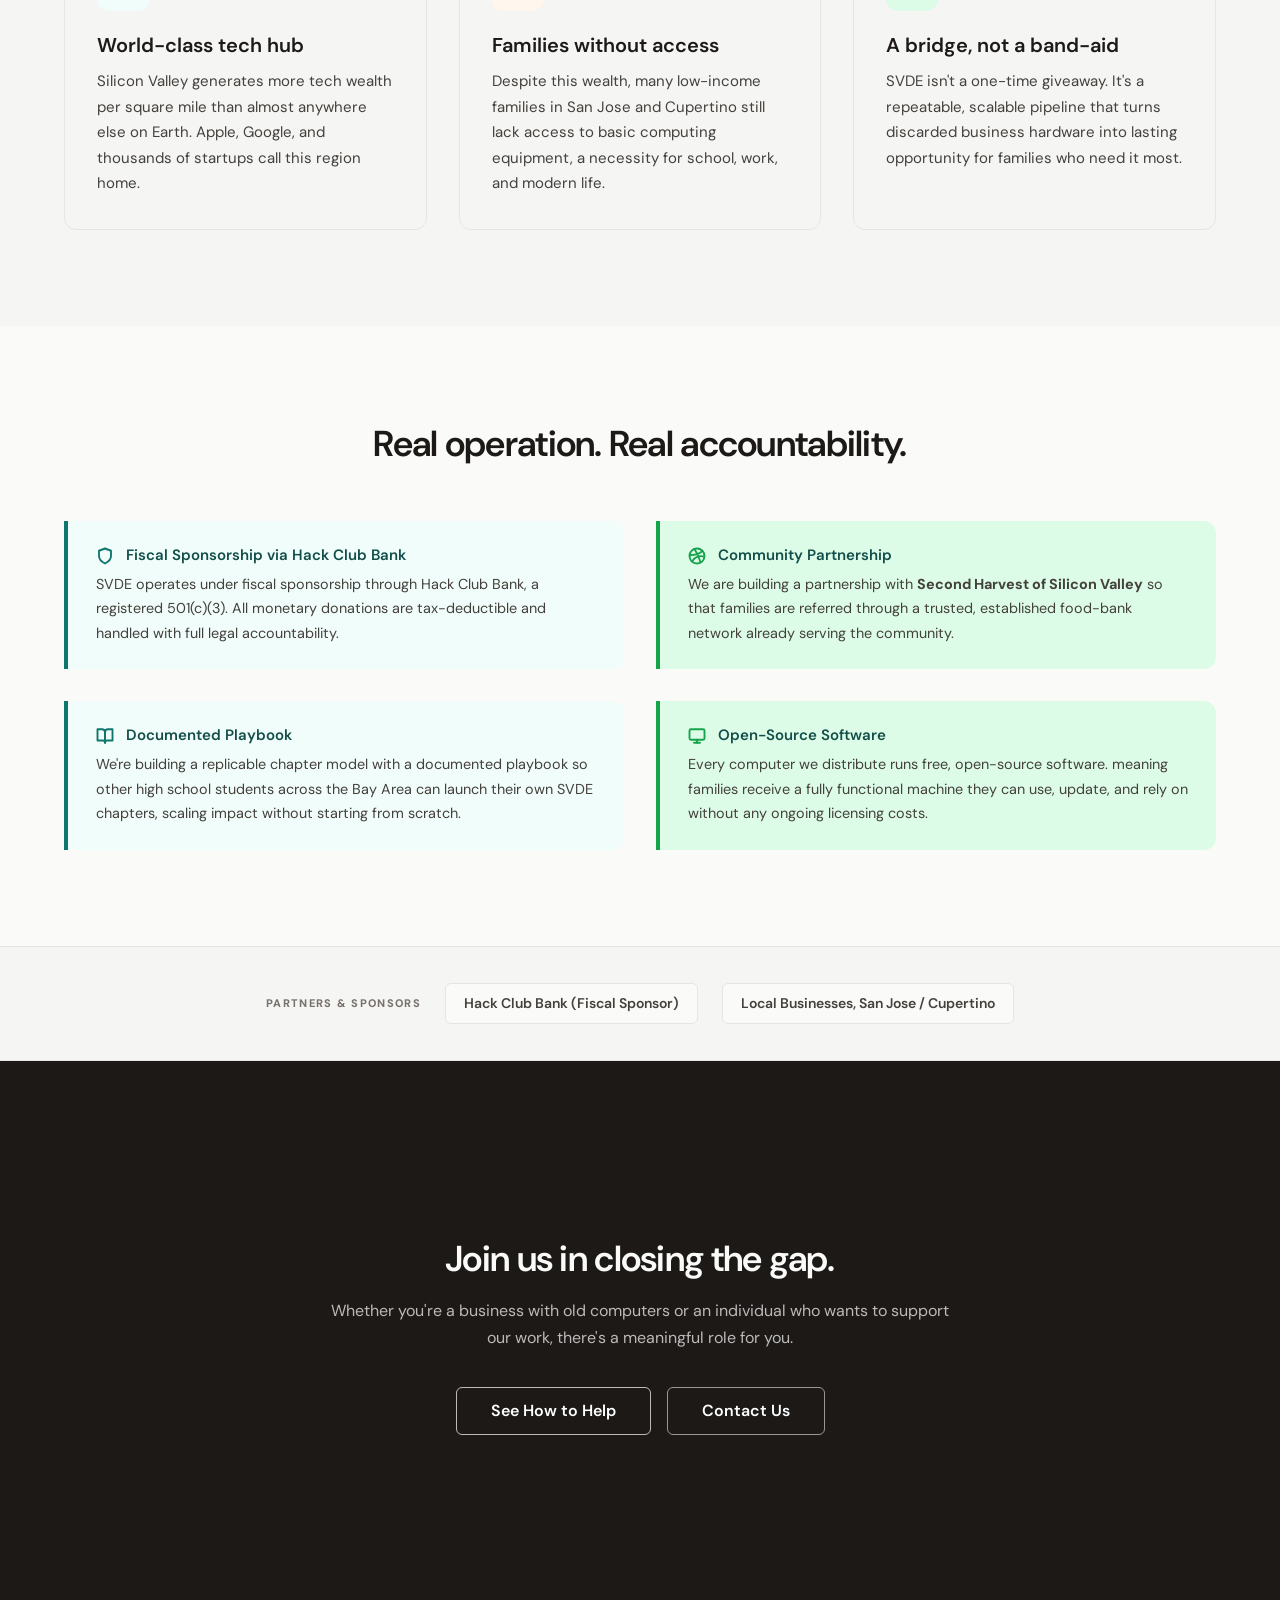
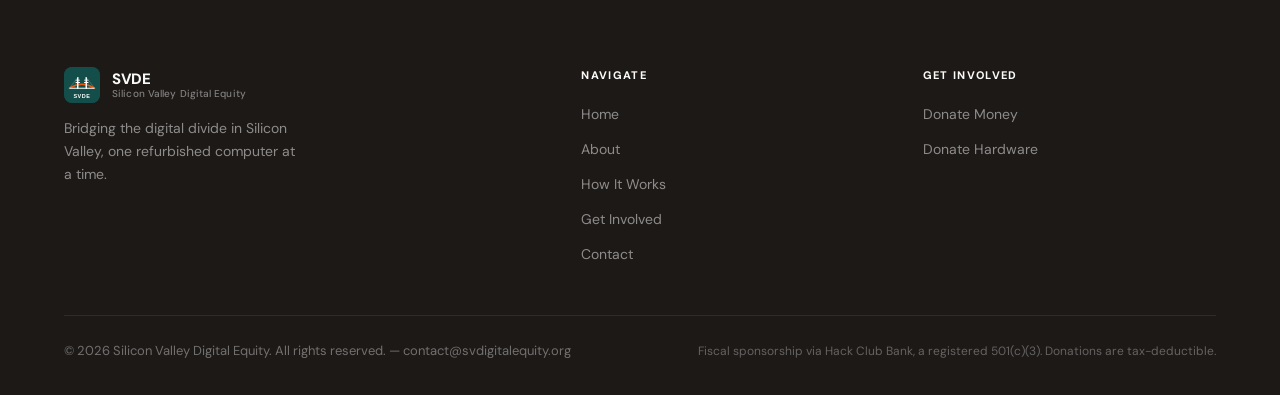
==== commit 1dbf1d41: "Apply full site update: logo, email, donations, hardware form, partner listings - Add bridge SVG log" ====
--- a/about.html
+++ b/about.html
@@ -6,6 +6,7 @@
   <title>About, Silicon Valley Digital Equity</title>
   <meta name="description" content="Learn about SVDE, a student-led nonprofit bridging the digital divide in Silicon Valley by refurbishing and distributing computers to families in need." />
   <link rel="stylesheet" href="styles.css" />
+  <link rel="icon" type="image/svg+xml" href="logo.svg" />
 </head>
 <body>
 
@@ -14,7 +15,7 @@
     <div class="container">
       <div class="nav-inner">
         <a href="/" class="nav-logo" aria-label="SVDE Home">
-          <div class="nav-logo-mark" aria-hidden="true">SVDE</div>
+          <div class="nav-logo-mark" aria-hidden="true"><img src="logo.svg" width="36" height="36" alt=""></div>
           <div class="nav-logo-text">
             <span class="nav-logo-abbr">SVDE</span>
             <span class="nav-logo-full">Silicon Valley Digital Equity</span>
@@ -27,7 +28,7 @@
           <li><a href="get-involved" class="nav-link">Get Involved</a></li>
           <li><a href="contact"      class="nav-link">Contact</a></li>
         </ul>
-        <a href="get-involved#donate-money" class="btn btn-primary nav-cta">Donate Now</a>
+        <a href="https://hcb.hackclub.com/donations/start/silicon-valley-digital-equity" target="_blank" rel="noopener" class="btn btn-primary nav-cta">Donate Now</a>
 
         <button class="nav-hamburger" aria-label="Open menu" aria-expanded="false">
           <span></span><span></span><span></span>
@@ -39,7 +40,7 @@
         <a href="how-it-works" class="nav-link" role="menuitem">How It Works</a>
         <a href="get-involved" class="nav-link" role="menuitem">Get Involved</a>
         <a href="contact"      class="nav-link" role="menuitem">Contact</a>
-        <a href="get-involved#donate-money" class="btn btn-primary">Donate Now</a>
+        <a href="https://hcb.hackclub.com/donations/start/silicon-valley-digital-equity" target="_blank" rel="noopener" class="btn btn-primary">Donate Now</a>
       </div>
     </div>
   </nav>
@@ -73,7 +74,7 @@
 
           <div class="paradox-quote" aria-label="Key insight">
             <p>
-              "We live surrounded by the companies that built the modern internet, 
+              "We live surrounded by the companies that built the modern internet,
               yet families a few miles from Apple's campus can't afford the hardware
               to get on it."
             </p>
@@ -199,9 +200,9 @@
             Fiscal Sponsorship via Hack Club Bank
           </h3>
           <p>
-            We are pursuing fiscal sponsorship through Hack Club Bank, a
-            registered 501(c)(3). Once approved, all monetary donations will be
-            tax-deductible and handled with full legal accountability.
+            SVDE operates under fiscal sponsorship through Hack Club Bank, a
+            registered 501(c)(3). All monetary donations are tax-deductible
+            and handled with full legal accountability.
           </p>
         </div>
 
@@ -211,10 +212,9 @@
             Community Partnership
           </h3>
           <p>
-            We are pursuing a partnership with <strong>Second Harvest of Silicon Valley</strong>
+            We are building a partnership with <strong>Second Harvest of Silicon Valley</strong>
             so that families are referred through a trusted, established
-            food-bank network already serving the community. This partnership
-            is pending confirmation.
+            food-bank network already serving the community.
           </p>
         </div>
 
@@ -236,7 +236,7 @@
             Open-Source Software
           </h3>
           <p>
-            Every computer we distribute runs free, open-source software. 
+            Every computer we distribute runs free, open-source software.
             meaning families receive a fully functional machine they can use,
             update, and rely on without any ongoing licensing costs.
           </p>
@@ -251,8 +251,7 @@
     <div class="container">
       <div class="partners-bar-inner">
         <span class="partners-label">Partners &amp; Sponsors</span>
-        <span class="partner-item">Hack Club Bank (Fiscal Sponsor, pending)</span>
-        <span class="partner-item">Second Harvest of Silicon Valley (pending)</span>
+        <span class="partner-item">Hack Club Bank (Fiscal Sponsor)</span>
         <span class="partner-item">Local Businesses, San Jose / Cupertino</span>
       </div>
     </div>
@@ -281,7 +280,7 @@
       <div class="footer-inner">
         <div class="footer-brand">
           <a href="/" class="nav-logo" aria-label="SVDE Home">
-            <div class="nav-logo-mark" aria-hidden="true">SVDE</div>
+            <div class="nav-logo-mark" aria-hidden="true"><img src="logo.svg" width="36" height="36" alt=""></div>
             <div class="nav-logo-text">
               <span class="nav-logo-abbr">SVDE</span>
               <span class="nav-logo-full">Silicon Valley Digital Equity</span>
@@ -304,14 +303,14 @@
         <div class="footer-col">
           <h4>Get Involved</h4>
           <ul class="footer-links" role="list">
-            <li><a href="get-involved#donate-money">Donate Money</a></li>
+            <li><a href="https://hcb.hackclub.com/donations/start/silicon-valley-digital-equity" target="_blank" rel="noopener">Donate Money</a></li>
             <li><a href="contact">Donate Hardware</a></li>
           </ul>
         </div>
       </div>
       <div class="footer-bottom">
-        <p class="footer-copy">&copy; 2026 Silicon Valley Digital Equity. All rights reserved.</p>
-        <p class="footer-legal">Fiscal sponsorship via Hack Club Bank pending approval. Donation tax-deductibility subject to confirmation.</p>
+        <p class="footer-copy">&copy; 2026 Silicon Valley Digital Equity. All rights reserved. &mdash; <a href="mailto:contact@svdigitalequity.org">contact@svdigitalequity.org</a></p>
+        <p class="footer-legal">Fiscal sponsorship via Hack Club Bank, a registered 501(c)(3). Donations are tax-deductible.</p>
       </div>
     </div>
   </footer>
--- a/styles.css
+++ b/styles.css
@@ -211,14 +211,15 @@
 
 .nav-logo-mark {
   width: 36px; height: 36px;
-  background: #134E4A;
   border-radius: 8px;
-  display: flex; align-items: center; justify-content: center;
-  font-size: 0.625rem; font-weight: 900;
-  color: white; letter-spacing: -0.01em;
+  overflow: hidden;
   flex-shrink: 0;
-  line-height: 1;
-  text-align: center;
+  display: block;
+}
+.nav-logo-mark img {
+  width: 36px; height: 36px;
+  display: block;
+  border-radius: 8px;
 }
 
 .nav-logo-text    { display: flex; flex-direction: column; line-height: 1.1; }
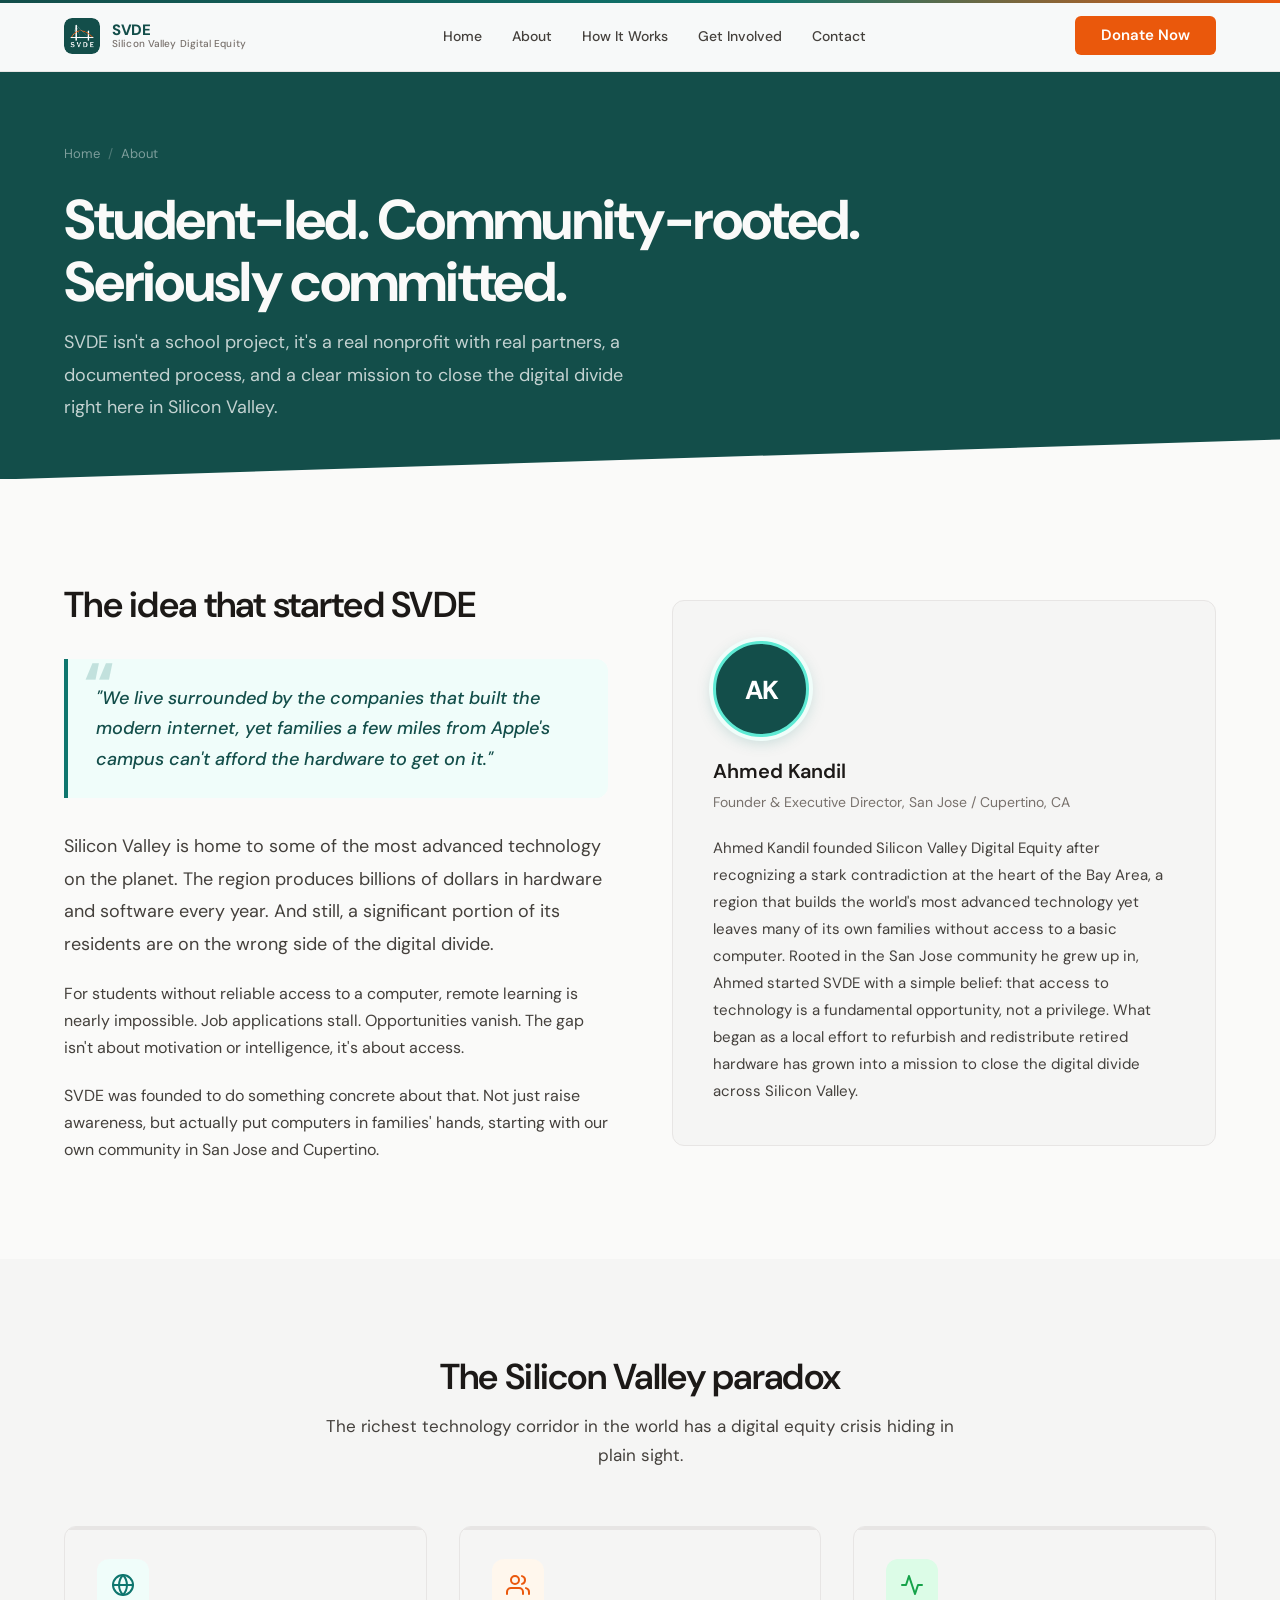
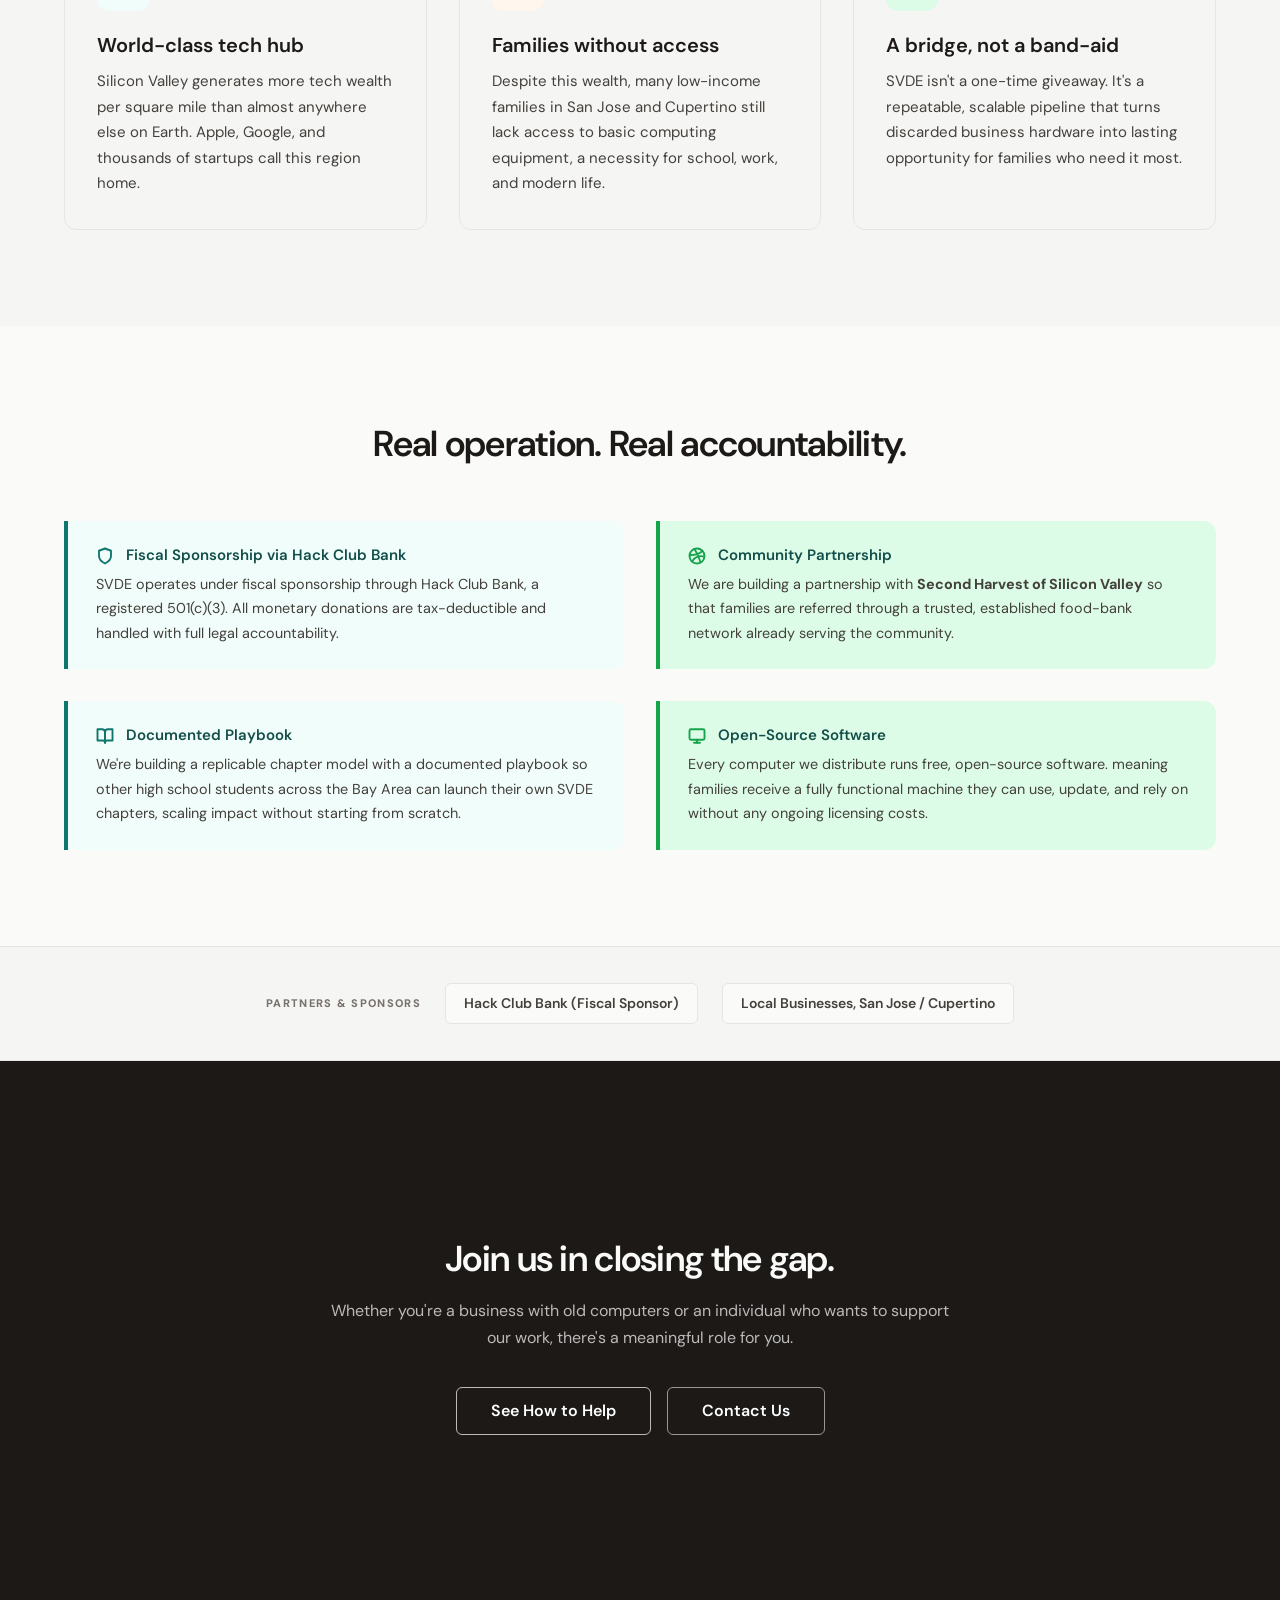
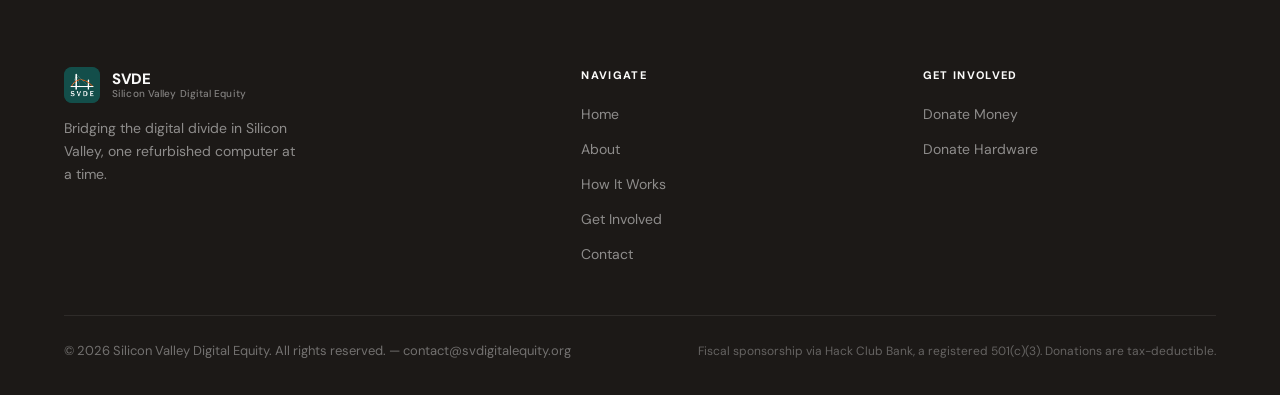
==== commit 1ad9567a: "Add og:image and twitter:image meta tags for preview displays - All pages now show SVDE.png in brows" ====
--- a/about.html
+++ b/about.html
@@ -5,8 +5,10 @@
   <meta name="viewport" content="width=device-width, initial-scale=1.0" />
   <title>About, Silicon Valley Digital Equity</title>
   <meta name="description" content="Learn about SVDE, a student-led nonprofit bridging the digital divide in Silicon Valley by refurbishing and distributing computers to families in need." />
+  <meta property="og:image" content="SVDE.png" />
+  <meta name="twitter:image" content="SVDE.png" />
   <link rel="stylesheet" href="styles.css" />
-  <link rel="icon" type="image/svg+xml" href="logo.svg" />
+  <link rel="icon" type="image/png" href="SVDE.png" />
 </head>
 <body>
 
@@ -15,7 +17,7 @@
     <div class="container">
       <div class="nav-inner">
         <a href="/" class="nav-logo" aria-label="SVDE Home">
-          <div class="nav-logo-mark" aria-hidden="true"><img src="logo.svg" width="36" height="36" alt=""></div>
+          <div class="nav-logo-mark" aria-hidden="true"><img src="SVDE.png" width="36" height="36" alt=""></div>
           <div class="nav-logo-text">
             <span class="nav-logo-abbr">SVDE</span>
             <span class="nav-logo-full">Silicon Valley Digital Equity</span>
@@ -280,7 +282,7 @@
       <div class="footer-inner">
         <div class="footer-brand">
           <a href="/" class="nav-logo" aria-label="SVDE Home">
-            <div class="nav-logo-mark" aria-hidden="true"><img src="logo.svg" width="36" height="36" alt=""></div>
+            <div class="nav-logo-mark" aria-hidden="true"><img src="SVDE.png" width="36" height="36" alt=""></div>
             <div class="nav-logo-text">
               <span class="nav-logo-abbr">SVDE</span>
               <span class="nav-logo-full">Silicon Valley Digital Equity</span>
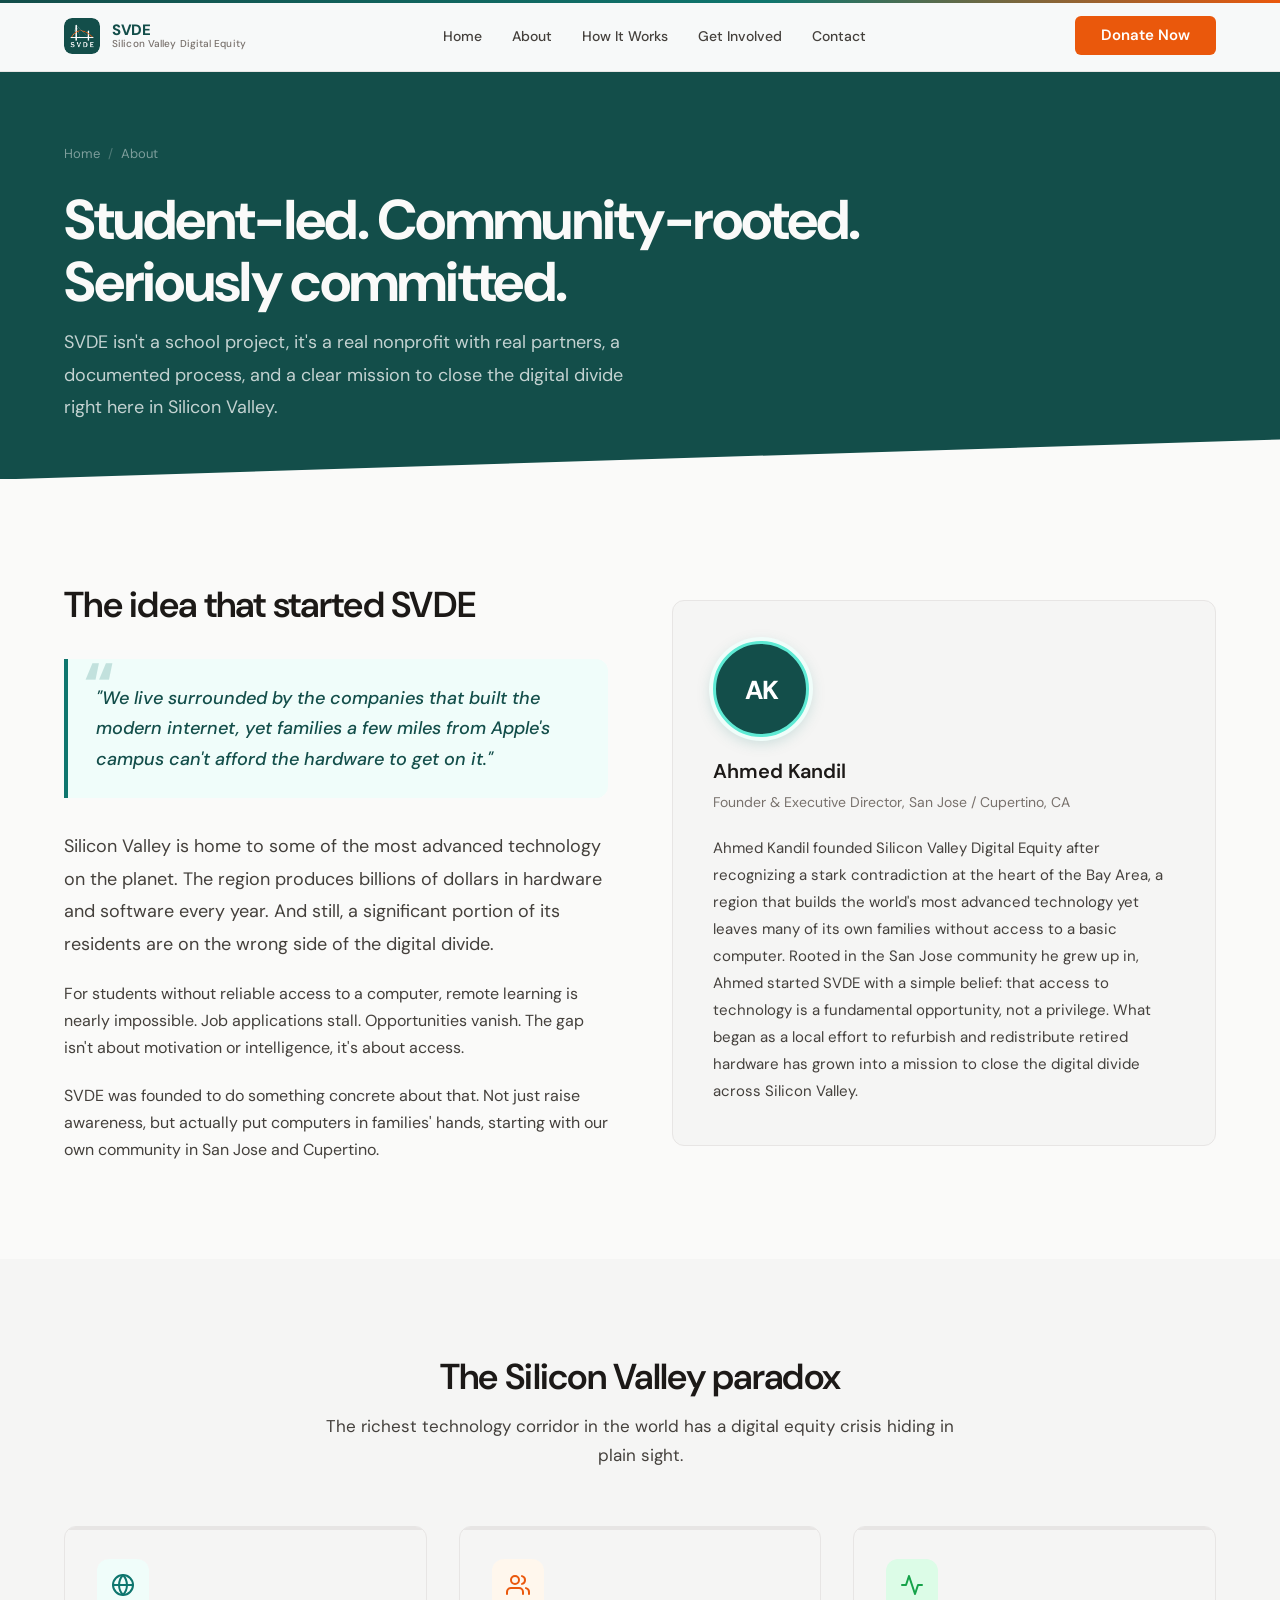
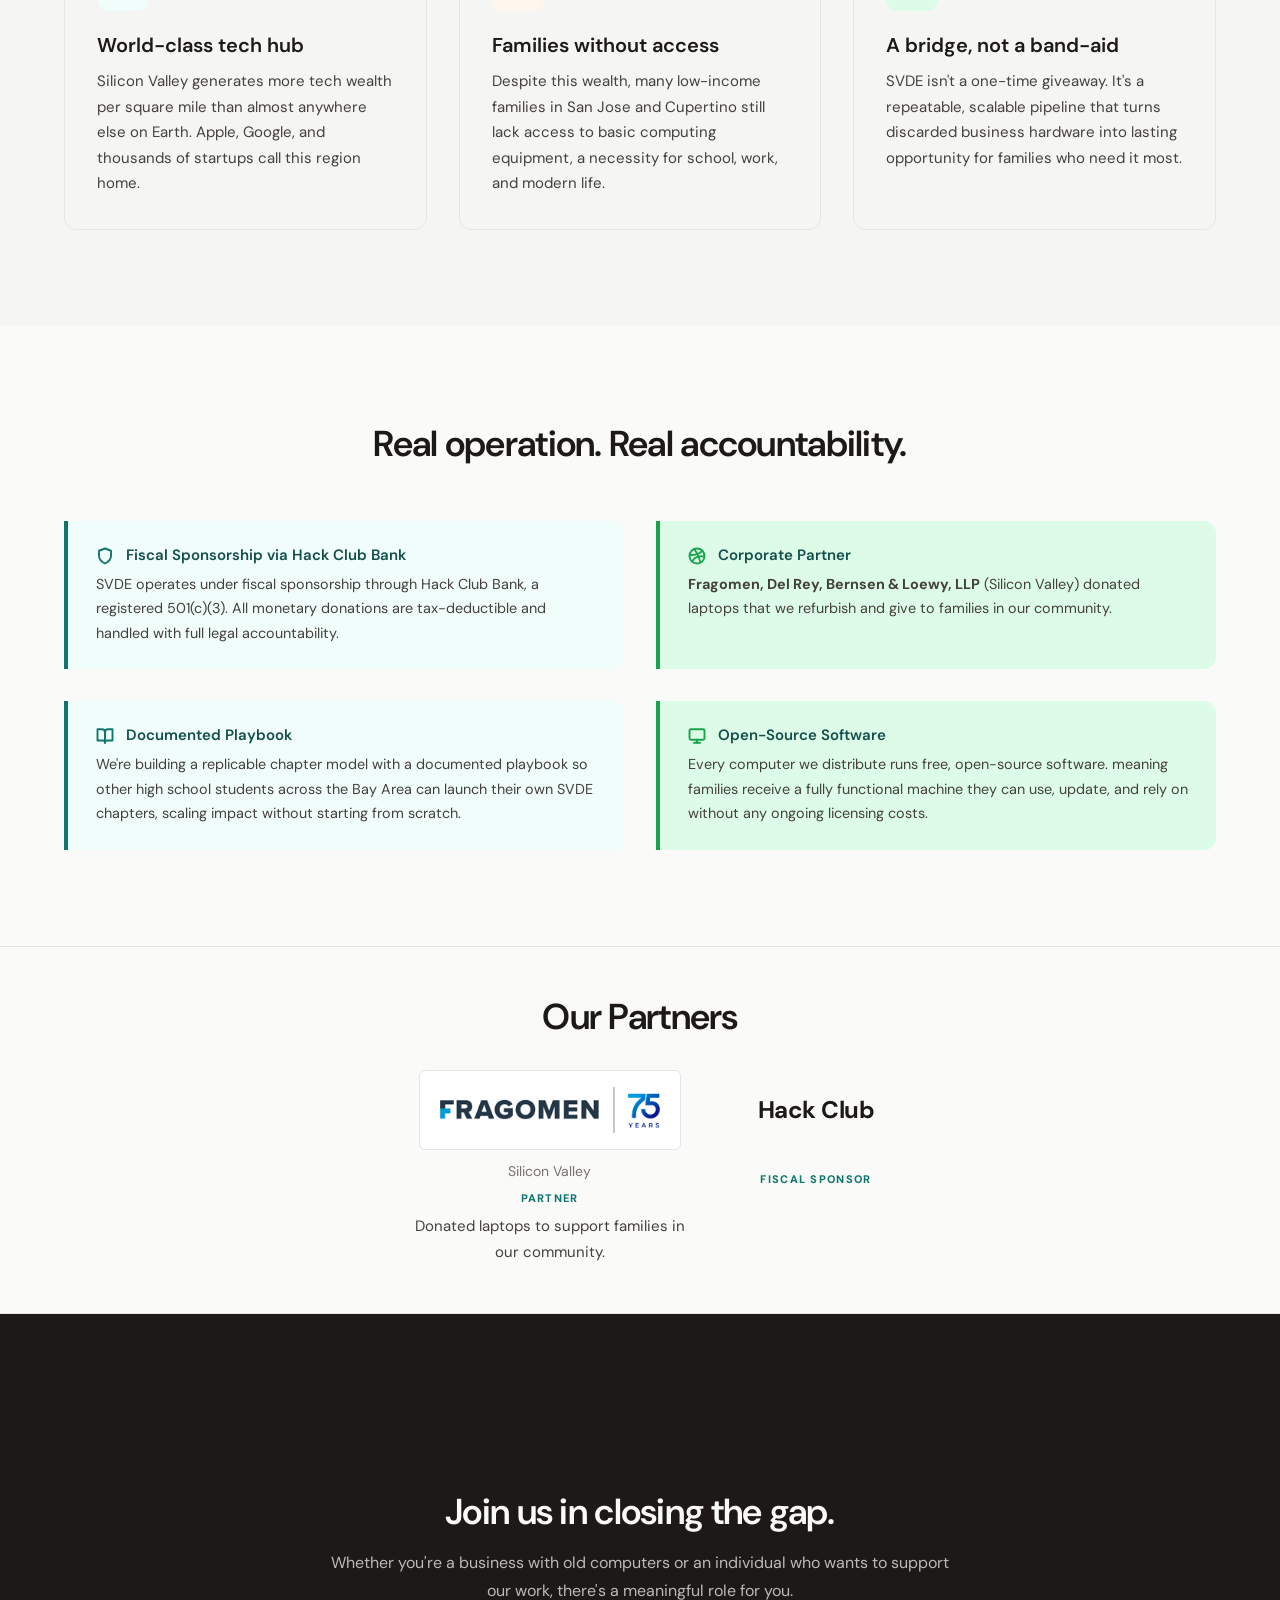
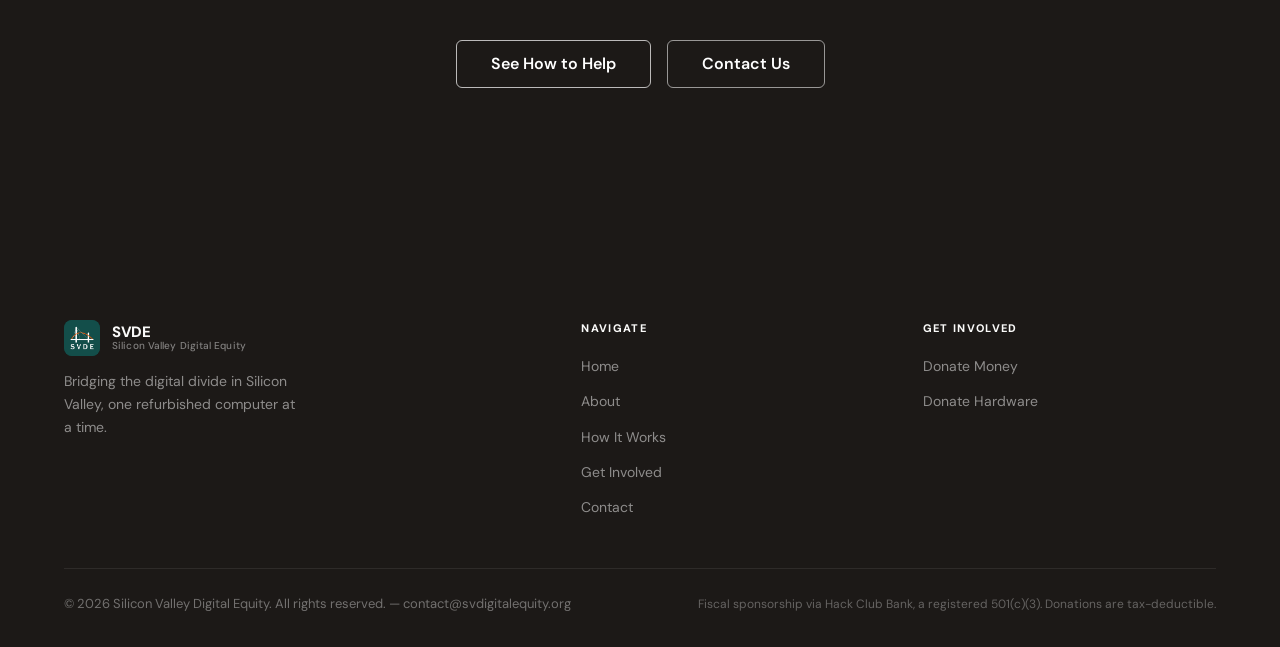
==== commit 3c6808e4: "Add Fragomen as partner, remove unconfirmed partner listing - New "Our Partners" section on Home and" ====
--- a/about.html
+++ b/about.html
@@ -5,7 +5,7 @@
   <meta name="viewport" content="width=device-width, initial-scale=1.0" />
   <title>About, Silicon Valley Digital Equity</title>
   <meta name="description" content="Learn about SVDE, a student-led nonprofit bridging the digital divide in Silicon Valley by refurbishing and distributing computers to families in need." />
-  <meta property="og:image" content="SVDE.png" />
+  <meta property="og:image" content="https://svdigitalequity.org/SVDE.png" />
   <meta name="twitter:image" content="SVDE.png" />
   <link rel="stylesheet" href="styles.css" />
   <link rel="icon" type="image/png" href="SVDE.png" />
@@ -211,12 +211,12 @@
         <div class="info-box info-box-green fade-up">
           <h3>
             <svg width="18" height="18" viewBox="0 0 24 24" fill="none" stroke="currentColor" stroke-width="2.5" stroke-linecap="round" stroke-linejoin="round" style="display:inline;vertical-align:middle;margin-right:.5rem;color:var(--green);" aria-hidden="true"><circle cx="12" cy="12" r="10"/><path d="M8.56 2.75c4.37 6.03 6.02 9.42 8.03 17.72m2.54-15.38c-3.72 4.35-8.94 5.66-16.88 5.85m19.5 1.9c-3.5-.93-6.63-.82-8.94 0-2.58.92-5.01 2.86-7.44 6.32"/></svg>
-            Community Partnership
+            Corporate Partner
           </h3>
           <p>
-            We are building a partnership with <strong>Second Harvest of Silicon Valley</strong>
-            so that families are referred through a trusted, established
-            food-bank network already serving the community.
+            <strong>Fragomen, Del Rey, Bernsen &amp; Loewy, LLP</strong> (Silicon Valley)
+            donated laptops that we refurbish and give to families in our
+            community.
           </p>
         </div>
 
@@ -249,15 +249,25 @@
   </section>
 
   <!-- ── Partners ─────────────────────────────────────────── -->
-  <div class="partners-bar" id="partners" aria-label="Our partners">
-    <div class="container">
-      <div class="partners-bar-inner">
-        <span class="partners-label">Partners &amp; Sponsors</span>
-        <span class="partner-item">Hack Club Bank (Fiscal Sponsor)</span>
-        <span class="partner-item">Local Businesses, San Jose / Cupertino</span>
-      </div>
-    </div>
-  </div>
+  <section class="partners-bar" id="partners" aria-labelledby="partners-heading">
+    <div class="container">
+      <h2 id="partners-heading" class="partners-heading">Our Partners</h2>
+      <div class="partners-row">
+        <div class="partner">
+          <a href="https://www.fragomen.com" target="_blank" rel="noopener" class="partner-logo-link">
+            <img src="assets/partners/fragomen.png" width="287" height="60" alt="Fragomen, Del Rey, Bernsen &amp; Loewy, LLP" class="partner-logo">
+          </a>
+          <p class="partner-branch">Silicon Valley</p>
+          <p class="partner-role">Partner</p>
+          <p class="partner-desc">Donated laptops to support families in our community.</p>
+        </div>
+        <div class="partner">
+          <p class="partner-name">Hack Club</p>
+          <p class="partner-role">Fiscal Sponsor</p>
+        </div>
+      </div>
+    </div>
+  </section>
 
   <!-- ── CTA ──────────────────────────────────────────────── -->
   <section class="cta-section section" aria-labelledby="about-cta-heading">
--- a/styles.css
+++ b/styles.css
@@ -533,28 +533,66 @@
 
 /* ── Partners Bar ───────────────────────────────────────────── */
 .partners-bar {
-  background: var(--surface);
-  padding: 2.25rem 0;
+  background: var(--white);
+  padding: 3rem 0;
   border-top: 1px solid var(--border);
   border-bottom: 1px solid var(--border);
 }
-.partners-bar-inner {
+.partners-heading {
+  text-align: center;
+  margin-bottom: 2rem;
+}
+.partners-row {
+  display: flex;
+  justify-content: center;
+  align-items: flex-start;
+  gap: 4rem;
+}
+.partner {
+  display: flex; flex-direction: column;
+  align-items: center; text-align: center;
+  max-width: 18rem;
+}
+/* White tile: the logo file has an opaque white background */
+.partner-logo-link {
+  display: block;
+  padding: 1rem 1.25rem;
+  background: #fff;
+  border: 1px solid var(--border);
+  border-radius: var(--radius-sm);
+  margin-bottom: 0.75rem;
+}
+/* Keep at or below the source width (287px) so the logo never upscales.
+   height:auto lets a replacement file with a different aspect ratio drop in. */
+.partner-logo {
+  width: 220px; max-width: 100%;
+  height: auto;
+}
+.partner-branch {
+  font-size: 14px; color: var(--muted);
+  line-height: 1.4;
+}
+.partner-name {
+  font-size: 1.5rem; font-weight: 700;
+  color: var(--ink); letter-spacing: -0.02em;
+  line-height: 1.4;
+  min-height: 5rem; /* same height as the logo tile, so labels align */
   display: flex; align-items: center;
-  gap: 1.5rem; flex-wrap: wrap;
-  justify-content: center;
-}
-.partners-label {
+  margin-bottom: 0.75rem;
+}
+.partner-role {
   font-size: 0.6875rem; font-weight: 800;
   letter-spacing: 0.12em; text-transform: uppercase;
-  color: var(--muted);
-}
-.partner-item {
-  font-size: 0.875rem; font-weight: 600;
-  color: var(--ink-light);
-  padding: 0.5rem 1.125rem;
-  background: var(--white);
-  border: 1px solid var(--border);
-  border-radius: var(--radius-sm);
+  color: var(--blue-bright);
+  margin-top: 0.5rem;
+}
+.partner-desc {
+  font-size: 0.9375rem;
+  margin-top: 0.375rem;
+}
+@media (max-width: 768px) {
+  .partners-row { flex-direction: column; align-items: center; gap: 2.5rem; }
+  .partner-name { min-height: 0; margin-bottom: 0; }
 }
 
 /* ── Impact Section ─────────────────────────────────────────── */
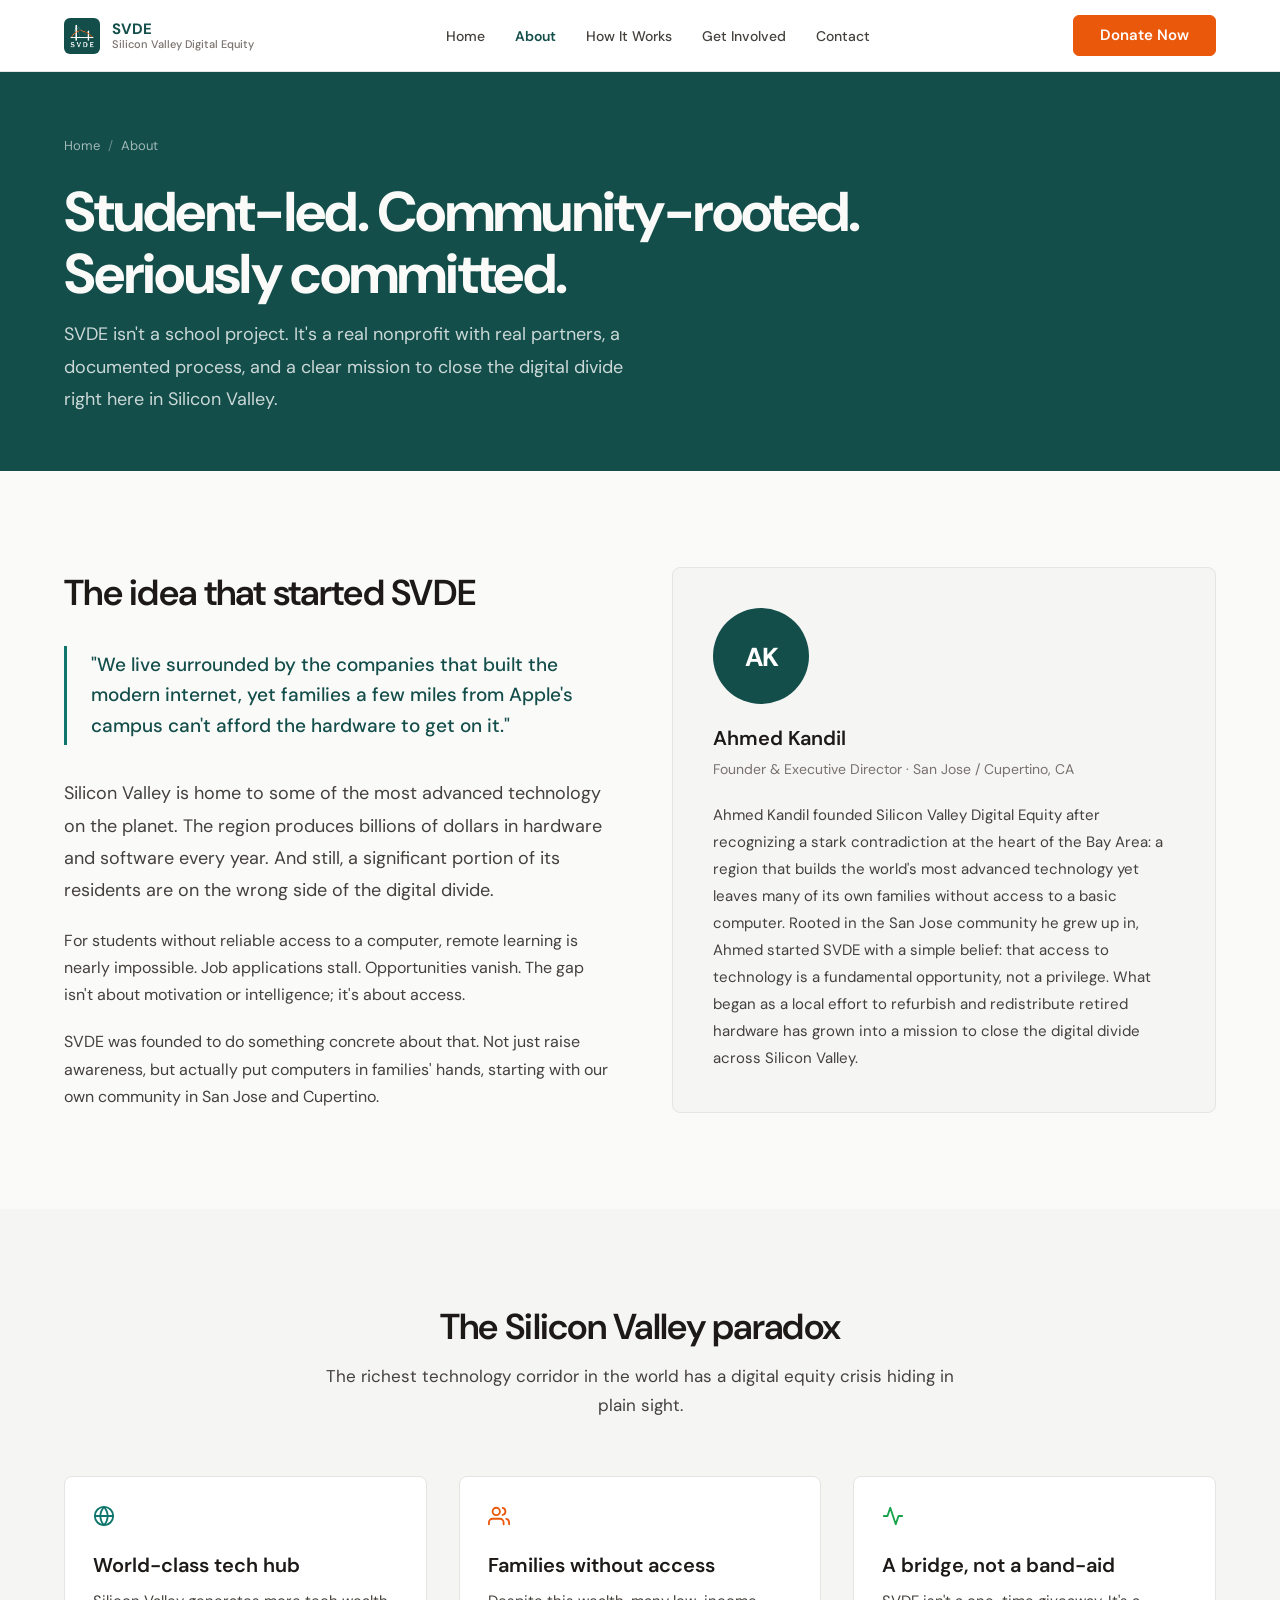
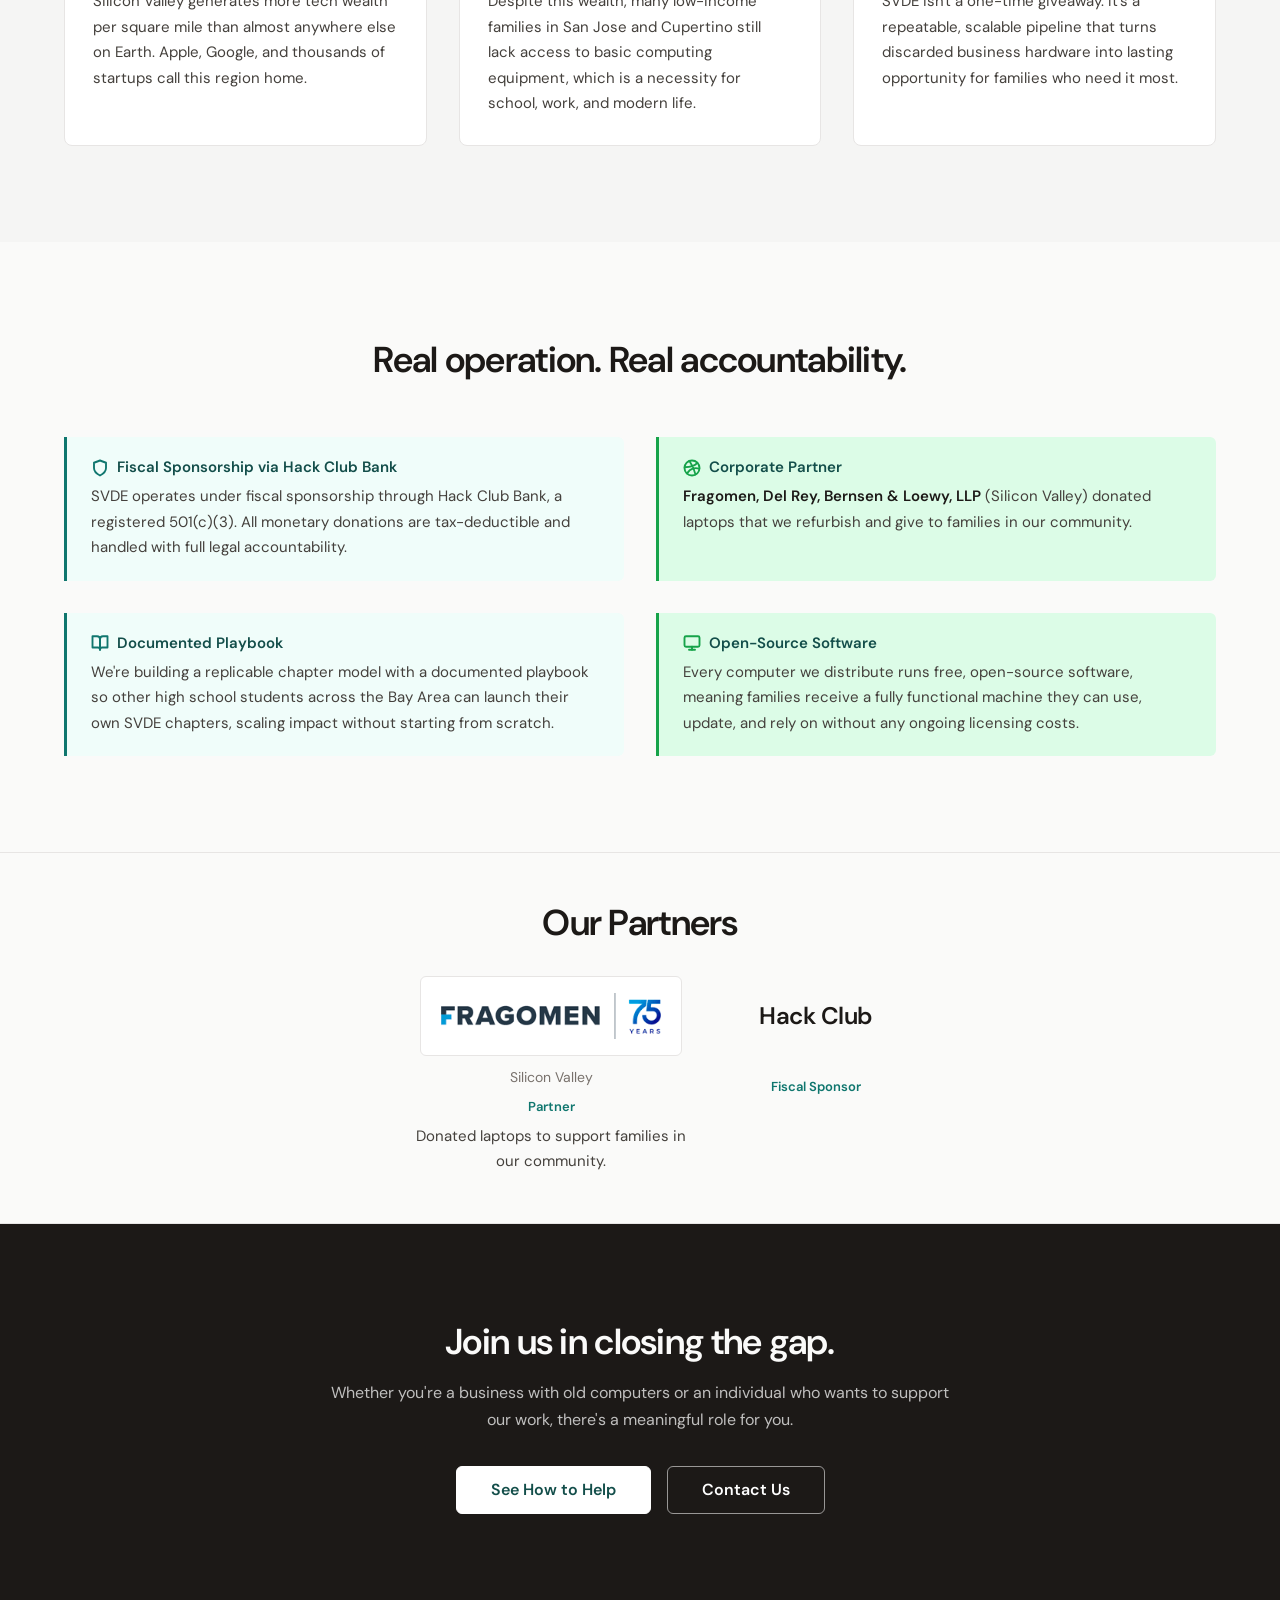
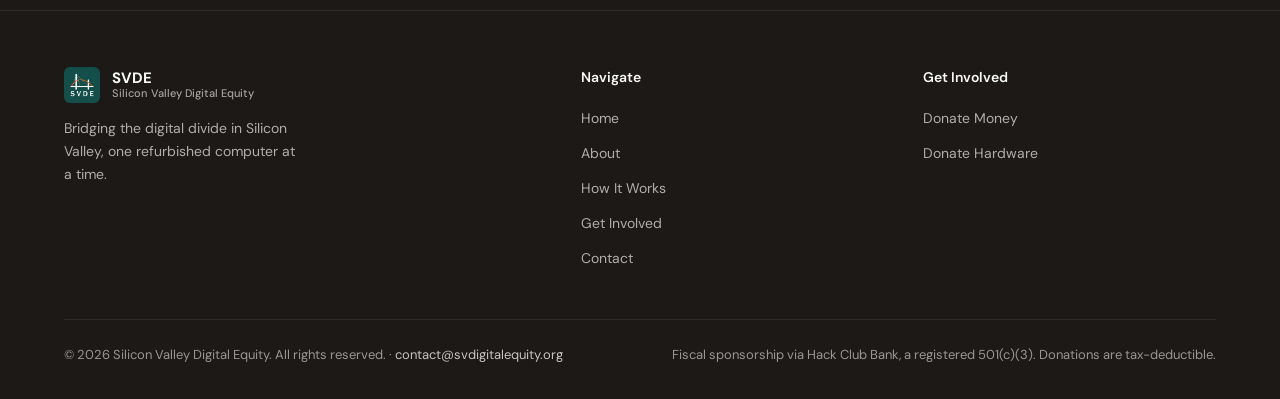
==== commit c250360d: "Refine site styling for a more professional look Remove template-style decoration (gradient nav bar," ====
--- a/about.html
+++ b/about.html
@@ -3,10 +3,10 @@
 <head>
   <meta charset="UTF-8" />
   <meta name="viewport" content="width=device-width, initial-scale=1.0" />
-  <title>About, Silicon Valley Digital Equity</title>
+  <title>About | Silicon Valley Digital Equity</title>
   <meta name="description" content="Learn about SVDE, a student-led nonprofit bridging the digital divide in Silicon Valley by refurbishing and distributing computers to families in need." />
   <meta property="og:image" content="https://svdigitalequity.org/SVDE.png" />
-  <meta name="twitter:image" content="SVDE.png" />
+  <meta name="twitter:image" content="https://svdigitalequity.org/SVDE.png" />
   <link rel="stylesheet" href="styles.css" />
   <link rel="icon" type="image/png" href="SVDE.png" />
 </head>
@@ -58,7 +58,7 @@
         </nav>
         <h1>Student-led. Community-rooted.<br>Seriously committed.</h1>
         <p class="lead">
-          SVDE isn't a school project, it's a real nonprofit with real partners,
+          SVDE isn't a school project. It's a real nonprofit with real partners,
           a documented process, and a clear mission to close the digital divide
           right here in Silicon Valley.
         </p>
@@ -69,9 +69,9 @@
   <!-- ── Our Story ────────────────────────────────────────── -->
   <section class="section" aria-labelledby="story-heading">
     <div class="container">
-      <div class="impact-grid" style="gap:4rem;">
-
-        <div class="fade-up">
+      <div class="impact-grid impact-grid-wide">
+
+        <div class="story">
           <h2 id="story-heading">The idea that started SVDE</h2>
 
           <div class="paradox-quote" aria-label="Key insight">
@@ -82,16 +82,16 @@
             </p>
           </div>
 
-          <p class="lead" style="margin-bottom:1.25rem;">
+          <p class="lead">
             Silicon Valley is home to some of the most advanced technology on the
             planet. The region produces billions of dollars in hardware and software
             every year. And still, a significant portion of its residents are on the
             wrong side of the digital divide.
           </p>
-          <p style="margin-bottom:1.25rem;">
+          <p>
             For students without reliable access to a computer, remote learning is
             nearly impossible. Job applications stall. Opportunities vanish. The gap
-            isn't about motivation or intelligence, it's about access.
+            isn't about motivation or intelligence; it's about access.
           </p>
           <p>
             SVDE was founded to do something concrete about that. Not just raise
@@ -101,7 +101,7 @@
         </div>
 
         <!-- Founder Card -->
-        <div class="founder-card fade-up" id="mission" aria-labelledby="founder-heading">
+        <div class="founder-card" id="mission" aria-labelledby="founder-heading">
           <!-- AK monogram, replace this div with <img> when a real photo is ready -->
           <div class="founder-photo" role="img" aria-label="Ahmed Kandil">
             <svg width="56" height="32" viewBox="0 0 56 32" xmlns="http://www.w3.org/2000/svg" aria-hidden="true">
@@ -113,13 +113,13 @@
             </svg>
           </div>
 
-          <h3 id="founder-heading" style="margin-bottom:.375rem;">Ahmed Kandil</h3>
-          <p style="font-size:.875rem;color:var(--muted);margin-bottom:1.25rem;">
-            Founder &amp; Executive Director, San Jose / Cupertino, CA
-          </p>
-          <p style="font-size:.9375rem;margin-bottom:0;line-height:1.8;">
+          <h3 id="founder-heading">Ahmed Kandil</h3>
+          <p class="founder-role">
+            Founder &amp; Executive Director &middot; San Jose / Cupertino, CA
+          </p>
+          <p class="founder-bio">
             Ahmed Kandil founded Silicon Valley Digital Equity after recognizing a
-            stark contradiction at the heart of the Bay Area, a region that builds
+            stark contradiction at the heart of the Bay Area: a region that builds
             the world's most advanced technology yet leaves many of its own families
             without access to a basic computer. Rooted in the San Jose community he
             grew up in, Ahmed started SVDE with a simple belief: that access to
@@ -137,7 +137,7 @@
   <section class="section bg-surface" aria-labelledby="paradox-heading">
     <div class="container">
 
-      <div class="section-header fade-up">
+      <div class="section-header">
         <h2 id="paradox-heading">The Silicon Valley paradox</h2>
         <p>
           The richest technology corridor in the world has a digital equity crisis
@@ -146,7 +146,7 @@
       </div>
 
       <div class="grid-3">
-        <div class="card fade-up">
+        <div class="card">
           <div class="card-icon card-icon-blue" aria-hidden="true">
             <svg width="24" height="24" viewBox="0 0 24 24" fill="none" stroke="currentColor" stroke-width="2" stroke-linecap="round" stroke-linejoin="round"><circle cx="12" cy="12" r="10"/><line x1="2" y1="12" x2="22" y2="12"/><path d="M12 2a15.3 15.3 0 0 1 4 10 15.3 15.3 0 0 1-4 10 15.3 15.3 0 0 1-4-10 15.3 15.3 0 0 1 4-10z"/></svg>
           </div>
@@ -158,19 +158,19 @@
           </p>
         </div>
 
-        <div class="card fade-up">
+        <div class="card">
           <div class="card-icon card-icon-orange" aria-hidden="true">
             <svg width="24" height="24" viewBox="0 0 24 24" fill="none" stroke="currentColor" stroke-width="2" stroke-linecap="round" stroke-linejoin="round"><path d="M17 21v-2a4 4 0 0 0-4-4H5a4 4 0 0 0-4 4v2"/><circle cx="9" cy="7" r="4"/><path d="M23 21v-2a4 4 0 0 0-3-3.87"/><path d="M16 3.13a4 4 0 0 1 0 7.75"/></svg>
           </div>
           <h3>Families without access</h3>
           <p>
             Despite this wealth, many low-income families in San Jose and Cupertino
-            still lack access to basic computing equipment, a necessity for school,
+            still lack access to basic computing equipment, which is a necessity for school,
             work, and modern life.
           </p>
         </div>
 
-        <div class="card fade-up">
+        <div class="card">
           <div class="card-icon card-icon-green" aria-hidden="true">
             <svg width="24" height="24" viewBox="0 0 24 24" fill="none" stroke="currentColor" stroke-width="2" stroke-linecap="round" stroke-linejoin="round"><polyline points="22 12 18 12 15 21 9 3 6 12 2 12"/></svg>
           </div>
@@ -190,15 +190,15 @@
   <section class="section" aria-labelledby="diff-heading">
     <div class="container">
 
-      <div class="section-header fade-up">
+      <div class="section-header">
         <h2 id="diff-heading">Real operation. Real accountability.</h2>
       </div>
 
       <div class="grid-2">
 
-        <div class="info-box info-box-blue fade-up">
+        <div class="info-box info-box-blue">
           <h3>
-            <svg width="18" height="18" viewBox="0 0 24 24" fill="none" stroke="currentColor" stroke-width="2.5" stroke-linecap="round" stroke-linejoin="round" style="display:inline;vertical-align:middle;margin-right:.5rem;color:var(--blue-bright);" aria-hidden="true"><path d="M12 22s8-4 8-10V5l-8-3-8 3v7c0 6 8 10 8 10z"/></svg>
+            <svg width="18" height="18" viewBox="0 0 24 24" fill="none" stroke="currentColor" stroke-width="2.5" stroke-linecap="round" stroke-linejoin="round" aria-hidden="true"><path d="M12 22s8-4 8-10V5l-8-3-8 3v7c0 6 8 10 8 10z"/></svg>
             Fiscal Sponsorship via Hack Club Bank
           </h3>
           <p>
@@ -208,9 +208,9 @@
           </p>
         </div>
 
-        <div class="info-box info-box-green fade-up">
+        <div class="info-box info-box-green">
           <h3>
-            <svg width="18" height="18" viewBox="0 0 24 24" fill="none" stroke="currentColor" stroke-width="2.5" stroke-linecap="round" stroke-linejoin="round" style="display:inline;vertical-align:middle;margin-right:.5rem;color:var(--green);" aria-hidden="true"><circle cx="12" cy="12" r="10"/><path d="M8.56 2.75c4.37 6.03 6.02 9.42 8.03 17.72m2.54-15.38c-3.72 4.35-8.94 5.66-16.88 5.85m19.5 1.9c-3.5-.93-6.63-.82-8.94 0-2.58.92-5.01 2.86-7.44 6.32"/></svg>
+            <svg width="18" height="18" viewBox="0 0 24 24" fill="none" stroke="currentColor" stroke-width="2.5" stroke-linecap="round" stroke-linejoin="round" aria-hidden="true"><circle cx="12" cy="12" r="10"/><path d="M8.56 2.75c4.37 6.03 6.02 9.42 8.03 17.72m2.54-15.38c-3.72 4.35-8.94 5.66-16.88 5.85m19.5 1.9c-3.5-.93-6.63-.82-8.94 0-2.58.92-5.01 2.86-7.44 6.32"/></svg>
             Corporate Partner
           </h3>
           <p>
@@ -220,9 +220,9 @@
           </p>
         </div>
 
-        <div class="info-box info-box-blue fade-up">
+        <div class="info-box info-box-blue">
           <h3>
-            <svg width="18" height="18" viewBox="0 0 24 24" fill="none" stroke="currentColor" stroke-width="2.5" stroke-linecap="round" stroke-linejoin="round" style="display:inline;vertical-align:middle;margin-right:.5rem;color:var(--blue-bright);" aria-hidden="true"><path d="M2 3h6a4 4 0 0 1 4 4v14a3 3 0 0 0-3-3H2z"/><path d="M22 3h-6a4 4 0 0 0-4 4v14a3 3 0 0 1 3-3h7z"/></svg>
+            <svg width="18" height="18" viewBox="0 0 24 24" fill="none" stroke="currentColor" stroke-width="2.5" stroke-linecap="round" stroke-linejoin="round" aria-hidden="true"><path d="M2 3h6a4 4 0 0 1 4 4v14a3 3 0 0 0-3-3H2z"/><path d="M22 3h-6a4 4 0 0 0-4 4v14a3 3 0 0 1 3-3h7z"/></svg>
             Documented Playbook
           </h3>
           <p>
@@ -232,13 +232,13 @@
           </p>
         </div>
 
-        <div class="info-box info-box-green fade-up">
+        <div class="info-box info-box-green">
           <h3>
-            <svg width="18" height="18" viewBox="0 0 24 24" fill="none" stroke="currentColor" stroke-width="2.5" stroke-linecap="round" stroke-linejoin="round" style="display:inline;vertical-align:middle;margin-right:.5rem;color:var(--green);" aria-hidden="true"><rect x="2" y="3" width="20" height="14" rx="2"/><line x1="8" y1="21" x2="16" y2="21"/><line x1="12" y1="17" x2="12" y2="21"/></svg>
+            <svg width="18" height="18" viewBox="0 0 24 24" fill="none" stroke="currentColor" stroke-width="2.5" stroke-linecap="round" stroke-linejoin="round" aria-hidden="true"><rect x="2" y="3" width="20" height="14" rx="2"/><line x1="8" y1="21" x2="16" y2="21"/><line x1="12" y1="17" x2="12" y2="21"/></svg>
             Open-Source Software
           </h3>
           <p>
-            Every computer we distribute runs free, open-source software.
+            Every computer we distribute runs free, open-source software,
             meaning families receive a fully functional machine they can use,
             update, and rely on without any ongoing licensing costs.
           </p>
@@ -321,7 +321,7 @@
         </div>
       </div>
       <div class="footer-bottom">
-        <p class="footer-copy">&copy; 2026 Silicon Valley Digital Equity. All rights reserved. &mdash; <a href="mailto:contact@svdigitalequity.org">contact@svdigitalequity.org</a></p>
+        <p class="footer-copy">&copy; 2026 Silicon Valley Digital Equity. All rights reserved. &middot; <a href="mailto:contact@svdigitalequity.org">contact@svdigitalequity.org</a></p>
         <p class="footer-legal">Fiscal sponsorship via Hack Club Bank, a registered 501(c)(3). Donations are tax-deductible.</p>
       </div>
     </div>
--- a/styles.css
+++ b/styles.css
@@ -36,14 +36,13 @@
 
   --font: 'DM Sans', system-ui, -apple-system, BlinkMacSystemFont, 'Segoe UI', Helvetica, Arial, sans-serif;
 
-  --radius:    0.75rem;
+  --radius:    0.5rem;
   --radius-sm: 0.375rem;
 
   --shadow-sm: 0 1px 3px rgba(0,0,0,0.08), 0 1px 2px rgba(0,0,0,0.04);
-  --shadow:    0 4px 16px rgba(0,0,0,0.08), 0 2px 4px rgba(0,0,0,0.04);
-  --shadow-lg: 0 20px 48px rgba(0,0,0,0.12), 0 8px 16px rgba(0,0,0,0.06);
-
-  --transition: 0.2s ease;
+  --shadow:    0 2px 8px rgba(0,0,0,0.06), 0 1px 2px rgba(0,0,0,0.04);
+
+  --transition: 0.15s ease;
   --nav-h: 71px;
 }
 
@@ -60,7 +59,8 @@
 h1 { font-size: clamp(2.5rem, 5vw, 3.5rem); font-weight: 700; line-height: 1.1; letter-spacing: -0.03em; }
 h2 { font-size: clamp(1.75rem, 3vw, 2.25rem); font-weight: 600; line-height: 1.2; letter-spacing: -0.02em; }
 h3 { font-size: 1.25rem; font-weight: 600; line-height: 1.4; }
-h4 { font-size: 0.9375rem; font-weight: 700; line-height: 1.5; }
+h4 { font-size: 0.9375rem; font-weight: 600; line-height: 1.5; }
+h1, h2, h3 { text-wrap: balance; }
 
 p  { line-height: 1.7; color: var(--ink-light); }
 
@@ -70,16 +70,15 @@
   color: var(--ink-light);
 }
 
-.eyebrow {
-  font-size: 0.6875rem;
-  font-weight: 800;
-  letter-spacing: 0.13em;
-  text-transform: uppercase;
-  color: var(--blue-bright);
-  display: inline-flex;
-  align-items: center;
-  gap: 0.5rem;
-}
+strong { font-weight: 600; color: var(--ink); }
+
+.sr-only {
+  position: absolute; width: 1px; height: 1px;
+  padding: 0; margin: -1px; overflow: hidden;
+  clip: rect(0, 0, 0, 0); white-space: nowrap; border: 0;
+}
+
+:focus-visible { outline: 2px solid var(--blue-bright); outline-offset: 2px; }
 
 /* ── Layout ─────────────────────────────────────────────────── */
 .container {
@@ -112,8 +111,8 @@
   font-size: 0.9375rem;
   font-weight: 600;
   cursor: pointer;
-  transition: all var(--transition);
-  border: 2px solid transparent;
+  transition: background-color var(--transition), border-color var(--transition), color var(--transition);
+  border: 1.5px solid transparent;
   text-decoration: none;
   white-space: nowrap;
   line-height: 1;
@@ -122,77 +121,54 @@
 .btn-lg { padding: 0.9375rem 2.125rem; font-size: 1rem; }
 
 .btn-primary {
-  background: #EA580C;
+  background: var(--orange);
+  border-color: var(--orange);
   color: white;
-  border: none;
-  border-radius: 6px;
-}
-.btn-primary:hover {
-  background: #C2410C;
-  transform: translateY(-1px);
-  box-shadow: 0 4px 16px rgba(234,88,12,0.3);
-}
+}
+.btn-primary:hover { background: #C2410C; border-color: #C2410C; }
 
 .btn-secondary {
   background: transparent;
-  color: #134E4A;
-  border: 1.5px solid #134E4A;
-  border-radius: 6px;
-}
-.btn-secondary:hover {
-  background: #F0FDFA;
-}
-
+  color: var(--navy);
+  border-color: var(--navy);
+}
+.btn-secondary:hover { background: var(--blue-pale); }
+
+/* Solid white: the primary action on dark backgrounds */
 .btn-white {
-  background: transparent;
-  color: white;
-  border: 1.5px solid rgba(255,255,255,0.7);
-  border-radius: 6px;
-}
-.btn-white:hover {
-  background: rgba(255,255,255,0.1);
-  border-color: white;
-}
+  background: #fff;
+  color: var(--navy);
+  border-color: #fff;
+}
+.btn-white:hover { background: var(--blue-pale); border-color: var(--blue-pale); }
 
 .btn-outline-white {
   background: transparent;
   color: white;
-  border: 1.5px solid rgba(255,255,255,0.55);
-  border-radius: 6px;
+  border-color: rgba(255,255,255,0.55);
 }
 .btn-outline-white:hover {
-  background: rgba(255,255,255,0.1);
+  background: rgba(255,255,255,0.08);
   border-color: white;
 }
 
 .btn-green {
-  background: #16a34a;
+  background: var(--green);
+  border-color: var(--green);
   color: white;
-  border: none;
-  border-radius: 6px;
-}
-.btn-green:hover { background: #15803d; }
+}
+.btn-green:hover { background: #15803d; border-color: #15803d; }
+
+.btn-block { width: 100%; justify-content: center; margin-top: 0.5rem; }
 
 /* ── Navigation ─────────────────────────────────────────────── */
 .nav {
   position: fixed;
   top: 0; left: 0; right: 0;
   z-index: 200;
-  background: rgba(255,255,255,0.97);
-  backdrop-filter: blur(14px);
-  -webkit-backdrop-filter: blur(14px);
+  background: #fff;
   border-bottom: 1px solid var(--border);
-  transition: box-shadow var(--transition);
-}
-/* Thin accent bar at top of page */
-.nav::before {
-  content: '';
-  position: absolute;
-  top: 0; left: 0; right: 0;
-  height: 3px;
-  background: linear-gradient(90deg, #134E4A 0%, #0F766E 60%, #EA580C 100%);
-}
-.nav.scrolled { box-shadow: var(--shadow); }
+}
 
 .nav-inner {
   display: flex;
@@ -211,7 +187,7 @@
 
 .nav-logo-mark {
   width: 36px; height: 36px;
-  border-radius: 8px;
+  border-radius: 6px;
   overflow: hidden;
   flex-shrink: 0;
   display: block;
@@ -219,12 +195,11 @@
 .nav-logo-mark img {
   width: 36px; height: 36px;
   display: block;
-  border-radius: 8px;
 }
 
 .nav-logo-text    { display: flex; flex-direction: column; line-height: 1.1; }
-.nav-logo-abbr    { font-size: 0.9375rem; font-weight: 800; color: var(--navy); letter-spacing: -0.02em; }
-.nav-logo-full    { font-size: 0.625rem; color: var(--muted); font-weight: 500; letter-spacing: 0.01em; }
+.nav-logo-abbr    { font-size: 0.9375rem; font-weight: 700; color: var(--navy); letter-spacing: -0.01em; }
+.nav-logo-full    { font-size: 0.6875rem; color: var(--muted); font-weight: 500; }
 
 .nav-links { display: flex; align-items: center; gap: 0.125rem; }
 
@@ -232,14 +207,11 @@
   padding: 0.5rem 0.875rem;
   font-size: 0.875rem; font-weight: 500;
   color: var(--ink-light);
-  border-radius: var(--radius-sm);
-  transition: all var(--transition);
+  transition: color var(--transition);
   text-decoration: none;
 }
-.nav-link:hover, .nav-link.active {
-  color: var(--blue-bright);
-  background: var(--blue-pale);
-}
+.nav-link:hover { color: var(--navy); }
+.nav-link.active { color: var(--navy); font-weight: 600; }
 
 .nav-cta { margin-left: 0.75rem; }
 
@@ -254,7 +226,7 @@
 .nav-hamburger span {
   display: block; width: 22px; height: 2px;
   background: var(--ink); border-radius: 2px;
-  transition: all 0.3s ease;
+  transition: transform 0.2s ease, opacity 0.2s ease;
   transform-origin: center;
 }
 .nav-hamburger.open span:nth-child(1) { transform: translateY(7px) rotate(45deg); }
@@ -279,26 +251,23 @@
   color: var(--white);
   position: relative;
   overflow: hidden;
-  clip-path: polygon(0 0, 100% 0, 100% calc(100% - 2.5rem), 0 100%);
-  margin-bottom: 0.5rem;
 }
 .page-header-inner {
   position: relative; z-index: 1;
-  padding: 4.5rem 0 3.5rem;
-}
-.page-header .eyebrow { color: rgba(255,255,255,0.55); display: block; margin-bottom: 0.875rem; }
+  padding: 4rem 0 3.5rem;
+}
 .page-header h1       { color: var(--white); margin-bottom: 0.875rem; }
-.page-header .lead    { color: rgba(255,255,255,0.75); max-width: 600px; }
+.page-header .lead    { color: rgba(255,255,255,0.78); max-width: 600px; }
 
 .breadcrumb {
   display: flex; align-items: center; gap: 0.5rem;
   font-size: 0.8125rem;
-  color: rgba(255,255,255,0.45);
+  color: rgba(255,255,255,0.6);
   margin-bottom: 1.5rem;
 }
-.breadcrumb a { color: rgba(255,255,255,0.45); transition: color var(--transition); }
-.breadcrumb a:hover { color: rgba(255,255,255,0.8); }
-.breadcrumb-sep { color: rgba(255,255,255,0.25); }
+.breadcrumb a { color: rgba(255,255,255,0.6); transition: color var(--transition); }
+.breadcrumb a:hover { color: #fff; }
+.breadcrumb-sep { color: rgba(255,255,255,0.35); }
 
 /* ── Hero ───────────────────────────────────────────────────── */
 .hero {
@@ -311,31 +280,20 @@
 
 .hero-inner {
   position: relative; z-index: 1;
-  padding: 5.5rem 0 4.5rem;
+  padding: 5.5rem 0 4rem;
   max-width: 780px;
 }
 
-.hero-badge {
-  display: inline-flex; align-items: center; gap: 0.5rem;
-  background: rgba(255,255,255,0.09);
-  border: 1px solid rgba(255,255,255,0.15);
-  color: rgba(255,255,255,0.9);
-  padding: 0.375rem 1rem;
-  border-radius: 100px;
-  font-size: 0.75rem; font-weight: 700;
-  letter-spacing: 0.08em; text-transform: uppercase;
-  margin-bottom: 1.75rem;
-}
-.hero-badge-dot {
-  width: 6px; height: 6px;
-  border-radius: 50%; background: var(--green);
-  flex-shrink: 0;
+.hero-status {
+  font-size: 0.875rem; font-weight: 500;
+  color: rgba(255,255,255,0.7);
+  margin-bottom: 1.25rem;
 }
 
 .hero h1 {
-  font-size: clamp(3rem, 5.5vw, 3.5rem);
+  font-size: clamp(2.25rem, 5.5vw, 3.5rem);
   font-weight: 700;
-  line-height: 1.07;
+  line-height: 1.1;
   letter-spacing: -0.03em;
   color: var(--white);
   margin-bottom: 1.375rem;
@@ -361,11 +319,12 @@
   font-size: 0.8125rem; font-weight: 500;
   color: rgba(255,255,255,0.65);
 }
-.hero-trust-item svg { color: rgba(255,255,255,0.45); flex-shrink: 0; }
+.hero-trust-item svg { color: rgba(255,255,255,0.5); flex-shrink: 0; }
 
 /* ── Statement Bar ──────────────────────────────────────────── */
 .statement-bar {
-  background: #134E4A;
+  background: var(--navy);
+  border-top: 1px solid rgba(255,255,255,0.1);
   padding: 2.5rem 0;
 }
 .statement-inner {
@@ -373,7 +332,7 @@
 }
 .statement-headline {
   font-size: clamp(1.25rem, 2.5vw, 1.75rem);
-  font-weight: 700;
+  font-weight: 600;
   color: #ffffff;
   letter-spacing: -0.02em;
   margin-bottom: 0.5rem;
@@ -424,11 +383,11 @@
 .hiw-step:not(:first-child) { padding-left: 2rem; }
 .hiw-num {
   display: block;
-  font-size: 4rem;
-  font-weight: 800;
-  color: var(--border);
+  font-size: 0.875rem;
+  font-weight: 600;
+  color: var(--blue-bright);
   line-height: 1;
-  letter-spacing: -0.04em;
+  font-variant-numeric: tabular-nums;
   margin-bottom: 1rem;
 }
 .hiw-step h3 {
@@ -451,36 +410,17 @@
   background: var(--surface);
   border: 1px solid var(--border);
   border-radius: var(--radius);
-  padding: 2rem;
-  transition: all var(--transition);
-  position: relative;
-  overflow: hidden;
-}
-.card::before {
-  content: '';
-  position: absolute;
-  top: 0; left: 0; right: 0;
-  height: 3px;
-  background: var(--border);
-  transition: background var(--transition);
-}
-.card:hover {
-  box-shadow: var(--shadow);
-  transform: translateY(-2px);
-  border-color: var(--blue-light);
-}
-.card:hover::before {
-  background: var(--blue-bright);
-}
+  padding: 1.75rem;
+}
+.bg-surface .card { background: #fff; }
 .card-icon {
-  width: 52px; height: 52px;
-  border-radius: 12px;
-  display: flex; align-items: center; justify-content: center;
-  margin-bottom: 1.25rem; flex-shrink: 0;
-}
-.card-icon-blue   { background: var(--blue-pale);    color: var(--blue-bright); }
-.card-icon-green  { background: var(--green-light);  color: var(--green); }
-.card-icon-orange { background: var(--orange-light); color: var(--orange); }
+  display: block;
+  margin-bottom: 1rem;
+}
+.card-icon svg    { width: 22px; height: 22px; }
+.card-icon-blue   { color: var(--blue-bright); }
+.card-icon-green  { color: var(--green); }
+.card-icon-orange { color: var(--orange); }
 .card h3 { margin-bottom: 0.625rem; color: var(--ink); }
 .card p  { font-size: 0.9375rem; }
 
@@ -502,34 +442,52 @@
   padding-top: 0.25rem;
 }
 .step-number {
-  width: 48px; height: 48px;
+  width: 40px; height: 40px;
   border-radius: 50%;
   background: var(--navy); color: var(--white);
   display: flex; align-items: center; justify-content: center;
-  font-size: 1.125rem; font-weight: 900;
-  letter-spacing: -0.02em; flex-shrink: 0;
-  box-shadow: 0 0 0 4px var(--blue-pale), 0 0 0 5px var(--blue-light);
+  font-size: 1rem; font-weight: 600;
+  flex-shrink: 0;
 }
 .step-line {
-  width: 2px; flex: 1;
+  width: 1px; flex: 1;
   background: var(--border);
   margin-top: 0.5rem; min-height: 2rem;
 }
 .step:last-child .step-line { display: none; }
 
 .step-content h3 {
-  font-size: 1.375rem; font-weight: 700;
+  font-size: 1.375rem; font-weight: 600;
   color: var(--ink); margin-bottom: 0.75rem;
   letter-spacing: -0.015em;
 }
+.step-content > p { margin-bottom: 1rem; }
+.step-content > p:last-of-type { margin-bottom: 1.25rem; }
 .step-tag {
-  display: inline-block;
-  background: var(--blue-pale); color: var(--blue-bright);
-  font-size: 0.6875rem; font-weight: 800;
-  letter-spacing: 0.1em; text-transform: uppercase;
-  padding: 0.25rem 0.625rem;
-  border-radius: 100px; margin-bottom: 0.875rem;
-}
+  display: block;
+  color: var(--blue-bright);
+  font-size: 0.875rem; font-weight: 600;
+  margin-bottom: 0.5rem;
+}
+.step-content .grid-2 { margin-top: 1.5rem; }
+.step-action { margin-top: 1.5rem; }
+
+/* Refurbishment checklist (how-it-works) */
+.checklist { margin: 1.5rem 0; list-style: none; }
+.checklist li {
+  display: flex; gap: 1rem; align-items: flex-start;
+  padding: 0.875rem 0;
+  border-bottom: 1px solid var(--border);
+}
+.checklist li:last-child { border-bottom: none; }
+.checklist-marker {
+  width: 1.5rem; flex-shrink: 0;
+  font-size: 0.875rem; font-weight: 600;
+  color: var(--blue-bright);
+  line-height: 1.6;
+}
+.checklist li > div > strong { font-size: 0.9375rem; display: block; margin-bottom: 0.25rem; }
+.checklist p { font-size: 0.875rem; margin: 0; }
 
 /* ── Partners Bar ───────────────────────────────────────────── */
 .partners-bar {
@@ -573,7 +531,7 @@
   line-height: 1.4;
 }
 .partner-name {
-  font-size: 1.5rem; font-weight: 700;
+  font-size: 1.5rem; font-weight: 600;
   color: var(--ink); letter-spacing: -0.02em;
   line-height: 1.4;
   min-height: 5rem; /* same height as the logo tile, so labels align */
@@ -581,8 +539,7 @@
   margin-bottom: 0.75rem;
 }
 .partner-role {
-  font-size: 0.6875rem; font-weight: 800;
-  letter-spacing: 0.12em; text-transform: uppercase;
+  font-size: 0.8125rem; font-weight: 600;
   color: var(--blue-bright);
   margin-top: 0.5rem;
 }
@@ -602,6 +559,8 @@
   gap: 3rem; align-items: center;
 }
 .impact-content h2   { margin-bottom: 1rem; }
+.impact-content > p:not(.lead) { margin-bottom: 1.5rem; }
+.impact-grid-wide { gap: 4rem; }
 .impact-content .lead { margin-bottom: 1.75rem; }
 
 .impact-prose p {
@@ -617,70 +576,70 @@
   border-radius: var(--radius);
   padding: 2.75rem 2.5rem;
   color: var(--white);
-  position: relative; overflow: hidden;
 }
 .impact-stat-big {
-  font-size: 4.5rem; font-weight: 900;
-  line-height: 1; letter-spacing: -0.045em;
-  margin-bottom: 0.25rem;
-}
-.impact-stat-big .small-txt { font-size: 2rem; font-weight: 700; letter-spacing: -0.03em; }
+  font-size: 4rem; font-weight: 600;
+  line-height: 1; letter-spacing: -0.03em;
+  font-variant-numeric: tabular-nums;
+  margin-bottom: 0.5rem;
+}
 .impact-stat-label {
-  font-size: 0.875rem; color: rgba(255,255,255,0.65);
-  margin-bottom: 2.25rem; padding-bottom: 2.25rem;
-  border-bottom: 1px solid rgba(255,255,255,0.1);
-}
-.impact-stat-row { display: flex; gap: 2rem; margin-top: 0; }
+  font-size: 0.875rem; color: rgba(255,255,255,0.72);
+  margin-bottom: 2rem; padding-bottom: 2rem;
+  border-bottom: 1px solid rgba(255,255,255,0.15);
+}
+.impact-stat-row { display: flex; gap: 2.5rem; margin-top: 0; }
 .impact-mini-stat .val {
-  font-size: 1.75rem; font-weight: 900;
-  line-height: 1; letter-spacing: -0.03em;
+  font-size: 1.75rem; font-weight: 600;
+  line-height: 1; letter-spacing: -0.02em;
+  font-variant-numeric: tabular-nums;
 }
 .impact-mini-stat .lbl {
-  font-size: 0.75rem; color: rgba(255,255,255,0.6);
+  font-size: 0.8125rem; color: rgba(255,255,255,0.72);
   margin-top: 0.25rem; font-weight: 500;
 }
 
 /* ── CTA Section ────────────────────────────────────────────── */
 .cta-section {
-  background: #1C1917;
+  background: var(--ink);
   color: var(--white);
-  position: relative; overflow: hidden;
+  border-bottom: 1px solid rgba(255,255,255,0.08);
 }
 .cta-inner {
-  position: relative; z-index: 1;
   text-align: center;
-  padding: 5rem 0;
   max-width: 640px;
   margin: 0 auto;
 }
-.cta-inner .eyebrow  { color: rgba(255,255,255,0.5); display: block; margin-bottom: 1rem; }
 .cta-inner h2        { color: var(--white); margin-bottom: 1rem; }
-.cta-inner p         { color: rgba(255,255,255,0.7); margin-bottom: 2.25rem; }
+.cta-inner p         { color: rgba(255,255,255,0.72); margin-bottom: 2rem; }
 .cta-actions { display: flex; flex-wrap: wrap; gap: 1rem; justify-content: center; }
 
 /* ── Track Cards (Get Involved) ─────────────────────────────── */
 .track-card {
   border-radius: var(--radius);
-  padding: 2.75rem 2.5rem;
-  position: relative; overflow: hidden;
-}
+  padding: 2.5rem;
+  display: flex; flex-direction: column; align-items: flex-start;
+}
+.track-card .btn { margin-top: auto; }
 .track-card-blue   { background: var(--navy); }
 .track-card-green  { background: var(--green); }
 .track-card h2     { color: var(--white); margin-bottom: 1rem; font-size: 1.625rem; }
-.track-card p      { color: rgba(255,255,255,0.78); margin-bottom: 1.5rem; }
-.track-card-bg-num {
-  position: absolute; top: -1.5rem; right: 1.25rem;
-  font-size: 10rem; font-weight: 900; line-height: 1;
-  color: rgba(255,255,255,0.05);
-  letter-spacing: -0.04em; pointer-events: none; user-select: none;
-}
+.track-card p      { color: rgba(255,255,255,0.85); margin-bottom: 1.5rem; }
+.track-card strong { color: #fff; }
 .track-list { display: flex; flex-direction: column; gap: 0.625rem; margin-bottom: 2rem; }
 .track-list li {
-  font-size: 0.9375rem; color: rgba(255,255,255,0.78);
-  display: flex; align-items: flex-start; gap: 0.625rem;
-}
+  font-size: 0.9375rem; color: rgba(255,255,255,0.88);
+  display: flex; align-items: flex-start; gap: 0.75rem;
+}
+/* Check mark drawn with borders so it renders identically on every platform */
 .track-list li::before {
-  content: '✓'; flex-shrink: 0; font-weight: 700; margin-top: 0.1rem;
+  content: '';
+  flex-shrink: 0;
+  width: 0.375rem; height: 0.6875rem;
+  margin: 0.3rem 0.125rem 0 0.25rem;
+  border: solid rgba(255,255,255,0.7);
+  border-width: 0 2px 2px 0;
+  transform: rotate(45deg);
 }
 
 /* ── About Page ─────────────────────────────────────────────── */
@@ -693,36 +652,24 @@
 .founder-photo {
   width: 96px; height: 96px;
   border-radius: 50%;
-  background: #134E4A;
-  border: 3px solid var(--blue-light);
+  background: var(--navy);
   display: flex; align-items: center; justify-content: center;
   margin-bottom: 1.25rem;
   flex-shrink: 0;
-  box-shadow: 0 0 0 4px var(--blue-pale), 0 4px 16px rgba(15,118,110,0.25);
-}
+}
+.founder-card h3    { margin-bottom: 0.375rem; }
+.founder-role       { font-size: 0.875rem; color: var(--muted); margin-bottom: 1.25rem; }
+.founder-bio        { font-size: 0.9375rem; margin-bottom: 0; line-height: 1.8; }
+.story .lead, .story > p:not(:last-child) { margin-bottom: 1.25rem; }
 .paradox-quote {
-  border-left: 4px solid var(--blue-bright);
-  padding: 1.5rem 1.75rem;
-  background: var(--blue-pale);
-  border-radius: 0 var(--radius) var(--radius) 0;
+  border-left: 3px solid var(--blue-bright);
+  padding: 0.25rem 0 0.25rem 1.5rem;
   margin: 2rem 0;
-  position: relative;
-}
-.paradox-quote::before {
-  content: '\201C';
-  position: absolute;
-  top: -0.25rem; left: 1rem;
-  font-size: 4rem;
-  font-weight: 900;
-  line-height: 1;
-  color: var(--blue-bright);
-  opacity: 0.2;
-  pointer-events: none;
 }
 .paradox-quote p {
-  font-size: 1.125rem; font-style: italic;
+  font-size: 1.1875rem;
   color: var(--navy); font-weight: 500; margin: 0;
-  line-height: 1.7;
+  line-height: 1.6;
 }
 
 /* ── Forms ──────────────────────────────────────────────────── */
@@ -732,8 +679,14 @@
   border: 1px solid var(--border);
   border-radius: var(--radius);
   padding: 2.5rem 2.75rem;
-  box-shadow: var(--shadow);
-}
+  box-shadow: var(--shadow-sm);
+}
+.form-title {
+  font-size: 1.25rem;
+  margin-bottom: 1.5rem; padding-bottom: 1rem;
+  border-bottom: 1px solid var(--border);
+}
+.req { color: #dc2626; }
 
 .form-group  { margin-bottom: 1.25rem; }
 .form-row    { display: grid; grid-template-columns: 1fr 1fr; gap: 1.25rem; }
@@ -753,17 +706,17 @@
 textarea {
   width: 100%;
   padding: 0.6875rem 0.9375rem;
-  border: 1.5px solid var(--border);
+  border: 1px solid #D6D3D1;
   border-radius: var(--radius-sm);
-  font-size: 0.9375rem; font-family: var(--font);
-  color: var(--ink); background: var(--white);
+  font-size: 1rem; font-family: var(--font);
+  color: var(--ink); background: #fff;
   transition: border-color var(--transition), box-shadow var(--transition);
   -webkit-appearance: none; appearance: none;
 }
 input:focus, select:focus, textarea:focus {
   outline: none;
   border-color: var(--blue-bright);
-  box-shadow: 0 0 0 3px rgba(15,118,110,0.12);
+  box-shadow: 0 0 0 3px rgba(15,118,110,0.15);
 }
 input.error, select.error, textarea.error {
   border-color: #dc2626;
@@ -799,17 +752,14 @@
   text-align: center;
 }
 .form-success.visible { display: block; }
-.form-success-icon {
-  font-size: 2.5rem; margin-bottom: 0.875rem; line-height: 1;
-}
 .form-success h3 { color: #15803d; margin-bottom: 0.5rem; }
 .form-success p  { color: #166534; font-size: 0.9375rem; margin: 0; }
 
 /* ── Highlight/Info Boxes ───────────────────────────────────── */
 .info-box {
-  border-radius: 0 var(--radius) var(--radius) 0;
-  padding: 1.5rem 1.75rem;
-  border-left: 4px solid transparent;
+  border-radius: 0 var(--radius-sm) var(--radius-sm) 0;
+  padding: 1.25rem 1.5rem;
+  border-left: 3px solid transparent;
 }
 .info-box-blue {
   background: var(--blue-pale);
@@ -819,8 +769,13 @@
   background: var(--green-light);
   border-left-color: var(--green);
 }
-.info-box h3 { color: var(--navy); margin-bottom: 0.375rem; font-size: 0.9375rem; }
-.info-box p  { font-size: 0.9rem; margin: 0; }
+.info-box h3 { color: var(--navy); margin-bottom: 0.375rem; font-size: 0.9375rem; display: flex; align-items: center; gap: 0.5rem; }
+.info-box h3 svg { flex-shrink: 0; }
+.info-box-blue h3 svg  { color: var(--blue-bright); }
+.info-box-green h3 svg { color: var(--green); }
+.info-box p  { font-size: 0.9375rem; margin: 0; }
+.info-box a  { color: var(--blue-bright); font-weight: 600; text-decoration: underline; text-underline-offset: 2px; }
+.info-box-narrow { max-width: 700px; margin: 0 auto; }
 
 /* ── Footer ─────────────────────────────────────────────────── */
 .footer {
@@ -835,22 +790,20 @@
   margin-bottom: 3rem;
 }
 .footer-brand .nav-logo-abbr { color: var(--white); }
-.footer-brand .nav-logo-full { color: rgba(255,255,255,0.45); }
-.footer-brand .nav-logo-mark { background: #134E4A; }
+.footer-brand .nav-logo-full { color: rgba(255,255,255,0.6); }
 .footer-tagline {
-  font-size: 0.875rem; color: rgba(255,255,255,0.5);
+  font-size: 0.875rem; color: rgba(255,255,255,0.65);
   margin-top: 0.875rem; line-height: 1.65;
   max-width: 240px;
 }
 .footer-col h4 {
   color: var(--white);
-  font-size: 0.6875rem; font-weight: 800;
-  letter-spacing: 0.12em; text-transform: uppercase;
+  font-size: 0.875rem; font-weight: 600;
   margin-bottom: 1rem;
 }
 .footer-links { display: flex; flex-direction: column; gap: 0.5rem; }
 .footer-links a {
-  font-size: 0.875rem; color: rgba(255,255,255,0.5);
+  font-size: 0.875rem; color: rgba(255,255,255,0.65);
   transition: color var(--transition);
 }
 .footer-links a:hover { color: var(--white); }
@@ -860,44 +813,48 @@
   display: flex; justify-content: space-between;
   align-items: center; flex-wrap: wrap; gap: 0.75rem;
 }
-.footer-copy  { font-size: 0.8125rem; color: rgba(255,255,255,0.38); }
-.footer-legal { font-size: 0.75rem;   color: rgba(255,255,255,0.32); }
-
-/* ── Placeholder Indicator ──────────────────────────────────── */
-.ph-note {
-  display: inline-block;
-  background: #fef9c3;
-  border: 1.5px dashed #ca8a04;
-  border-radius: var(--radius-sm);
-  padding: 0.3125rem 0.75rem;
-  font-size: 0.8125rem; font-weight: 600;
-  color: #854d0e;
-  margin-bottom: 0.75rem;
-}
-
-/* ── Button icon nudge on hover ─────────────────────────────── */
-.btn svg {
-  transition: transform var(--transition);
-}
-.btn:hover svg {
-  transform: translateX(2px);
-}
-
-/* ── Scroll Animations ──────────────────────────────────────── */
-.fade-up {
-  opacity: 0;
-  transform: translateY(22px);
-  transition: opacity 0.6s ease, transform 0.6s ease;
-}
-.fade-up.in-view { opacity: 1; transform: none; }
-.fade-up:nth-child(2) { transition-delay: 0.08s; }
-.fade-up:nth-child(3) { transition-delay: 0.16s; }
-.fade-up:nth-child(4) { transition-delay: 0.24s; }
-.fade-up:nth-child(5) { transition-delay: 0.32s; }
+.footer-copy  { font-size: 0.8125rem; color: rgba(255,255,255,0.55); }
+.footer-copy a { color: rgba(255,255,255,0.75); }
+.footer-copy a:hover { color: #fff; }
+.footer-legal { font-size: 0.8125rem; color: rgba(255,255,255,0.55); }
+
+/* ── Contact page ───────────────────────────────────────── */
+.contact-layout {
+  display: grid;
+  grid-template-columns: 1fr 2fr;
+  gap: 3rem;
+  align-items: flex-start;
+}
+.contact-intro      { margin-bottom: 2rem; }
+.contact-intro h2   { font-size: 1.375rem; margin-bottom: 0.75rem; }
+.contact-intro p    { font-size: 0.9375rem; }
+.contact-facts      { display: flex; flex-direction: column; gap: 1.25rem; margin-bottom: 2rem; }
+.contact-fact       { display: flex; gap: 0.875rem; align-items: flex-start; }
+.contact-fact svg   { flex-shrink: 0; margin-top: 0.125rem; color: var(--blue-bright); }
+.contact-fact > div > strong { font-size: 0.9375rem; display: block; margin-bottom: 0.125rem; }
+.contact-fact p     { font-size: 0.875rem; margin: 0; }
+.also-money         { max-width: 760px; text-align: center; }
+.also-money p       { font-size: 1.0625rem; margin: 0 auto 2rem; max-width: 540px; }
+
+/* ── Get Involved page ──────────────────────────────────── */
+.tracks { display: grid; grid-template-columns: 1fr 1fr; gap: 2rem; margin-bottom: 3rem; }
+.faq-item {
+  padding: 1.5rem 0;
+  border-bottom: 1px solid var(--border);
+}
+.faq-item:first-child { padding-top: 0; }
+.faq-item:last-child { border-bottom: none; }
+.faq-q {
+  font-weight: 600; font-size: 1.0625rem; color: var(--ink);
+  margin-bottom: 0.5rem;
+}
+.faq-a { font-size: 0.9375rem; color: var(--ink-light); line-height: 1.75; }
 
 /* ── Utilities ──────────────────────────────────────────────── */
 .text-center { text-align: center; }
 .bg-surface  { background: var(--surface); }
+.container-narrow { max-width: 860px; }
+.container-form   { max-width: 760px; }
 .mt-2 { margin-top: 1rem; }
 .mt-3 { margin-top: 1.5rem; }
 .mt-4 { margin-top: 2rem; }
@@ -914,7 +871,9 @@
   .nav-links, .nav-cta { display: none; }
   .nav-hamburger { display: flex; }
   .hero-inner { padding: 3.5rem 0 3rem; }
-  .grid-2, .grid-3 { grid-template-columns: 1fr; }
+  .grid-2, .grid-3, .tracks { grid-template-columns: 1fr; }
+  .contact-layout { grid-template-columns: 1fr; gap: 2.5rem; }
+  .impact-grid-wide { gap: 3rem; }
   .impact-grid { grid-template-columns: 1fr; }
   .footer-inner { grid-template-columns: 1fr 1fr; gap: 2rem; }
   .footer-bottom { flex-direction: column; text-align: center; }
@@ -926,5 +885,14 @@
 @media (max-width: 480px) {
   .footer-inner { grid-template-columns: 1fr; }
   .track-card { padding: 2rem 1.5rem; }
+  .btn { white-space: normal; max-width: 100%; line-height: 1.3; text-align: center; }
+  .form-card { padding: 1.5rem 1.25rem; }
+  .impact-visual { padding: 2rem 1.5rem; }
+  .impact-stat-big { font-size: 3.25rem; }
   .hero-trust { flex-direction: column; align-items: flex-start; gap: 0.75rem; }
 }
+
+@media (prefers-reduced-motion: reduce) {
+  html { scroll-behavior: auto; }
+  *, *::before, *::after { transition: none !important; }
+}
